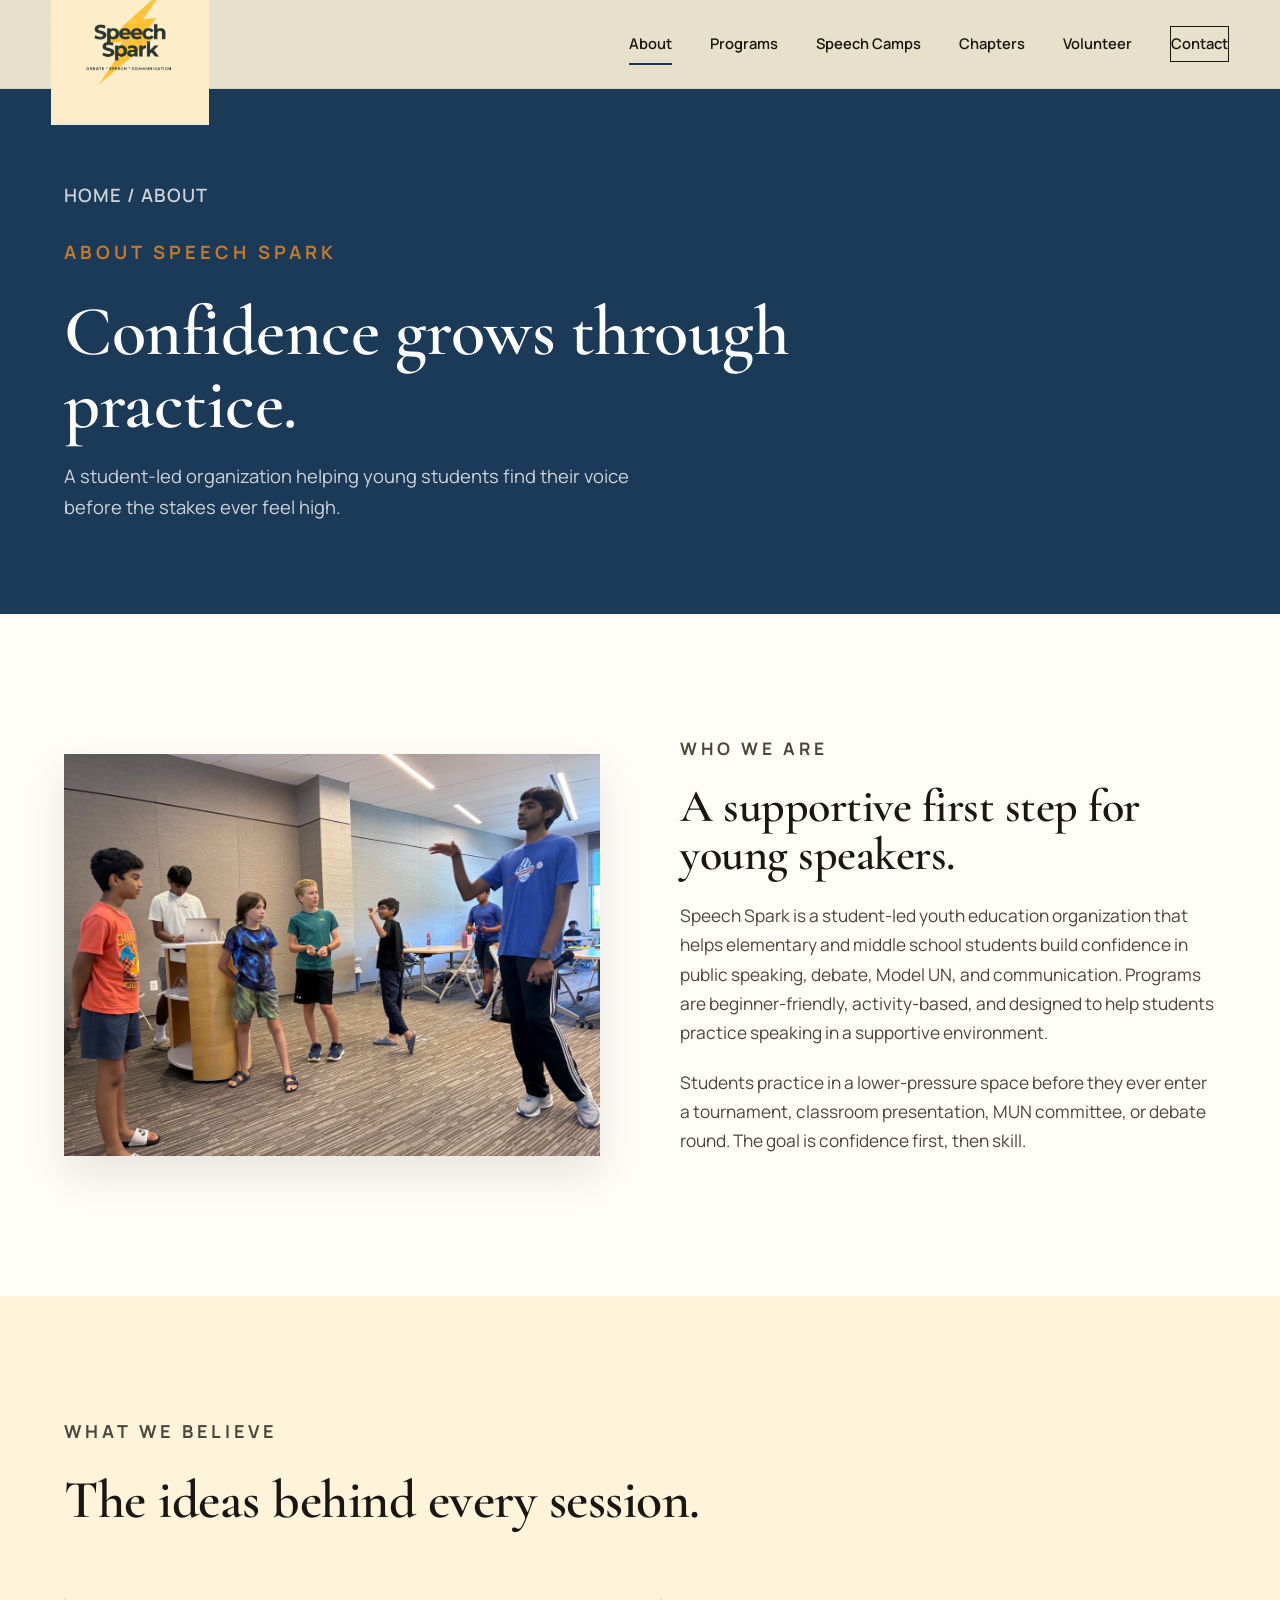
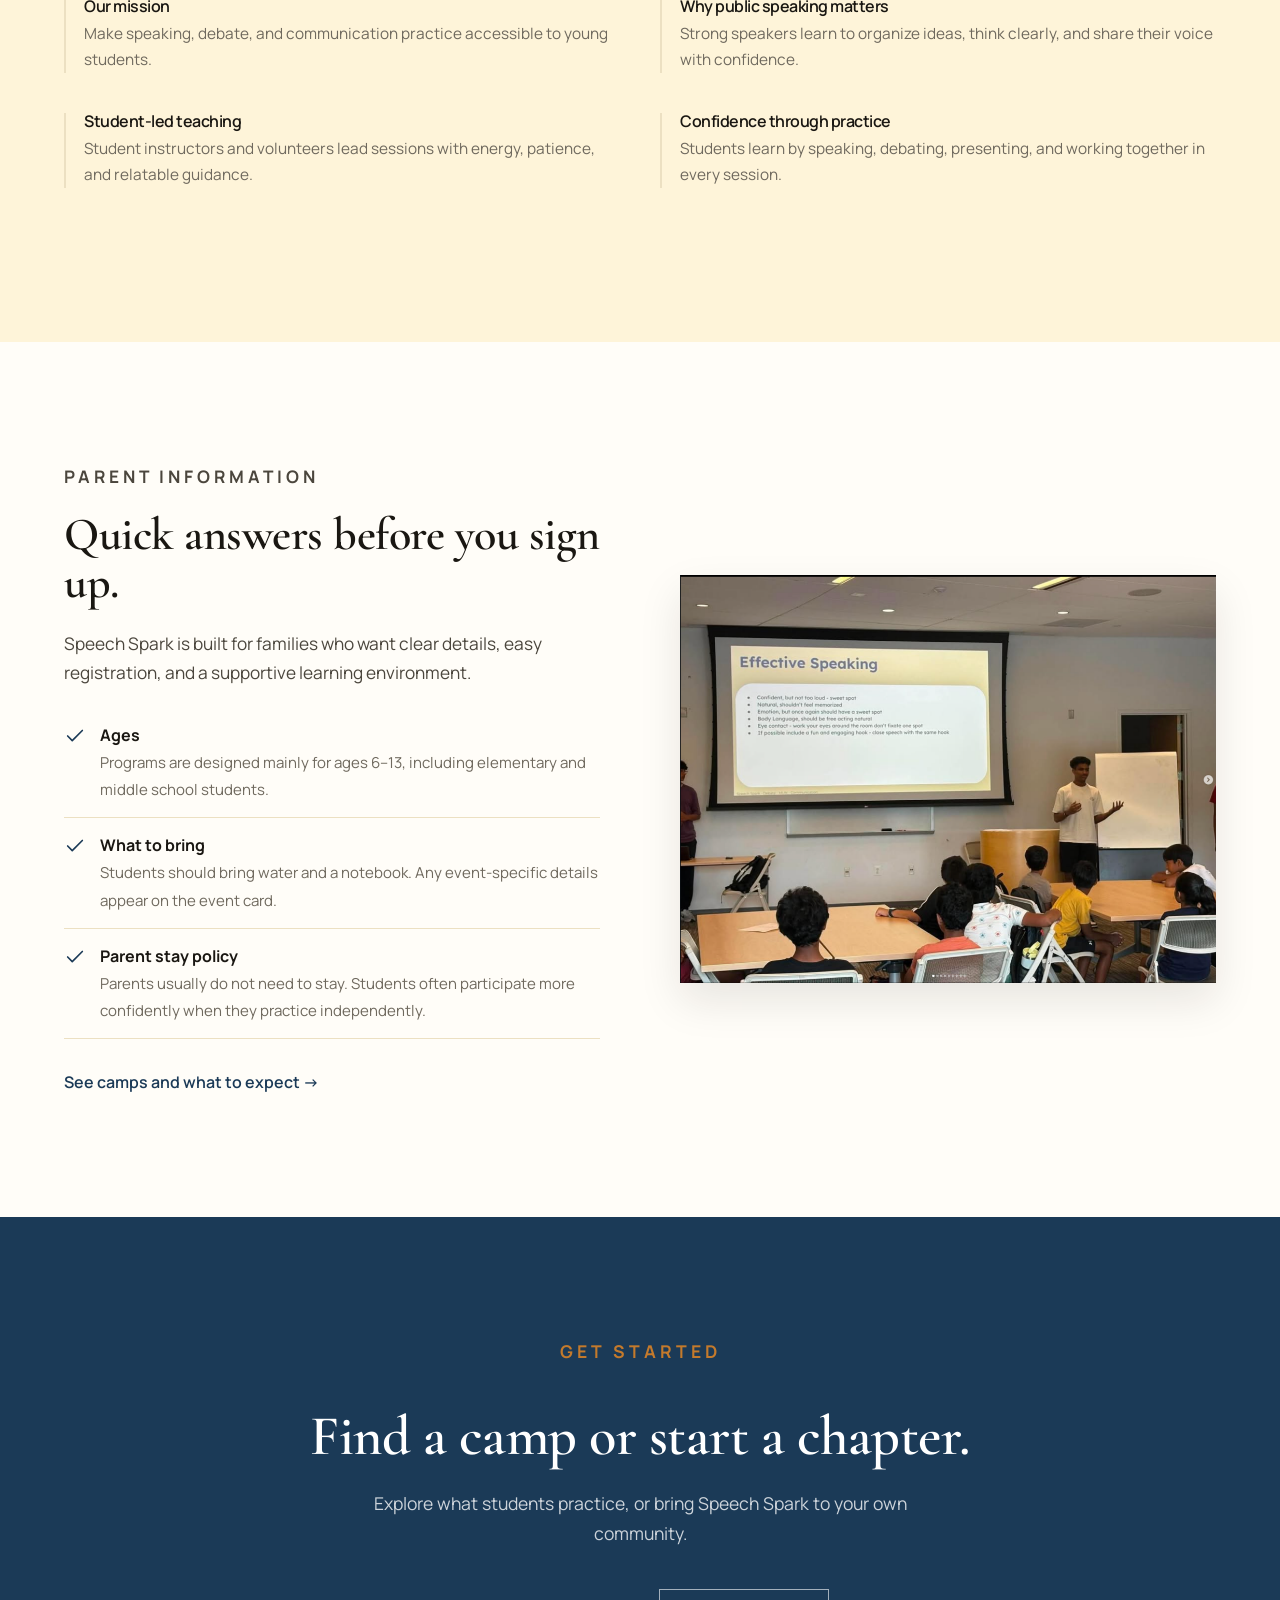
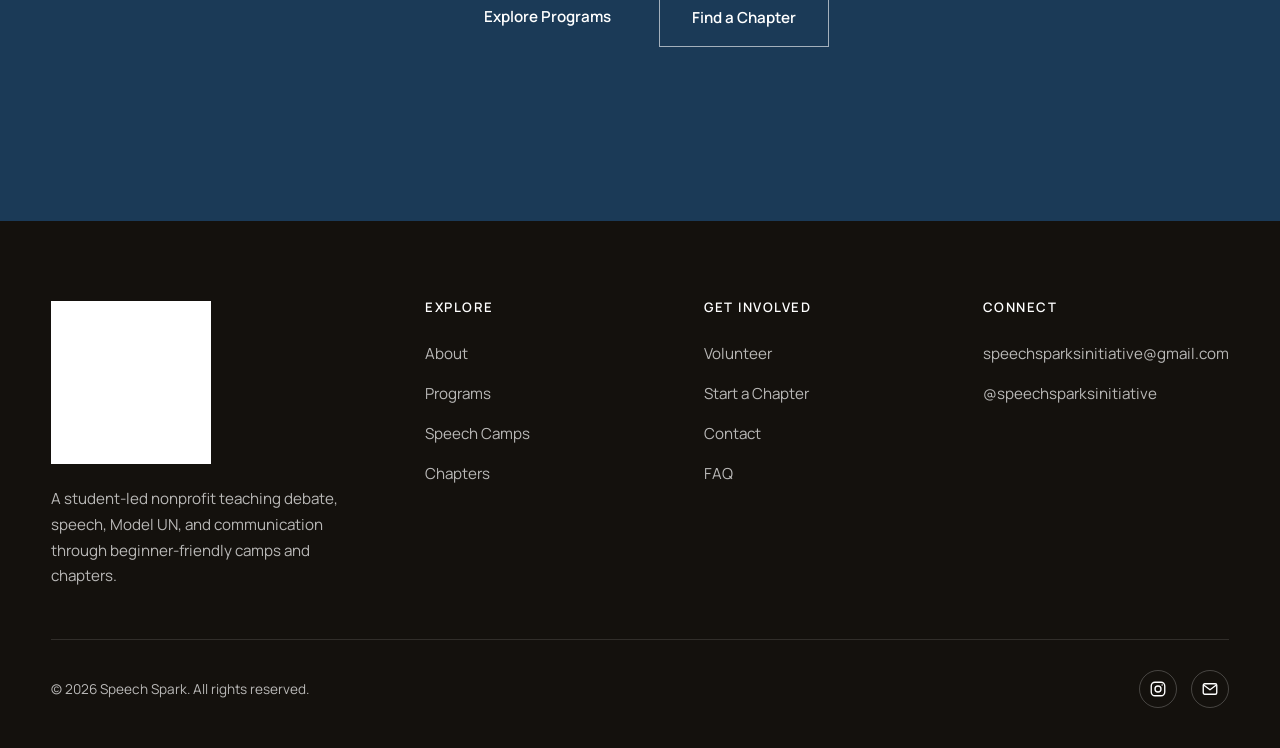
==== about.html @ 8a44ba1e "First Iteration of Website" ====
<!DOCTYPE html>
<html lang="en">
<head>
    <meta charset="UTF-8">
    <meta name="viewport" content="width=device-width, initial-scale=1.0">
    <title>About | Speech Spark</title>
    <meta name="description" content="Speech Spark is a student-led youth education organization helping elementary and middle school students build confidence in public speaking, debate, Model UN, and communication.">
    <meta name="theme-color" content="#fef4d9">
    <link rel="preconnect" href="https://fonts.googleapis.com">
    <link rel="preconnect" href="https://fonts.gstatic.com" crossorigin>
    <link href="https://fonts.googleapis.com/css2?family=Manrope:wght@300;400;500;600;700;800&family=Cormorant+Garamond:ital,wght@0,500;0,600;0,700;1,500;1,600&display=swap" rel="stylesheet">
    <link rel="stylesheet" href="css/style.css">
    <link rel="stylesheet" href="css/animations.css">
    <link rel="stylesheet" href="css/responsive.css">
</head>
<body>
    <a href="#main" class="skip-link">Skip to content</a>

    <header class="navbar">
        <div class="wrapper">
            <a href="index.html" class="logo" aria-label="Speech Spark home"><img src="assets/logos/Main.png" alt="Speech Spark"></a>
            <button class="nav-toggle" aria-label="Open menu" aria-expanded="false" aria-controls="primary-nav"><span></span></button>
            <nav class="nav-links" id="primary-nav" aria-label="Primary">
                <a href="about.html">About</a>
                <a href="programs.html">Programs</a>
                <a href="camps.html">Speech Camps</a>
                <a href="chapters.html">Chapters</a>
                <a href="volunteer.html">Volunteer</a>
                <a href="contact.html" class="nav-button">Contact</a>
            </nav>
        </div>
    </header>

    <main id="main">

    <section class="page-header">
        <div class="wrapper">
            <p class="breadcrumb"><a href="index.html">Home</a> / About</p>
            <p class="eyebrow">About Speech Spark</p>
            <h1>Confidence grows through practice.</h1>
            <p>A student-led organization helping young students find their voice before the stakes ever feel high.</p>
        </div>
    </section>

    <section class="mission">
        <div class="wrapper">
            <div class="prose-split">
                <div class="prose-media image-reveal">
                    <img src="assets/photos/new-camp-speaking.jpg" alt="A student speaking during a Speech Spark session">
                </div>
                <div class="prose-text reveal">
                    <p class="eyebrow">Who We Are</p>
                    <h2>A supportive first step for young speakers.</h2>
                    <p>Speech Spark is a student-led youth education organization that helps elementary and middle school students build confidence in public speaking, debate, Model UN, and communication. Programs are beginner-friendly, activity-based, and designed to help students practice speaking in a supportive environment.</p>
                    <p>Students practice in a lower-pressure space before they ever enter a tournament, classroom presentation, MUN committee, or debate round. The goal is confidence first, then skill.</p>
                </div>
            </div>
        </div>
    </section>

    <section class="programs">
        <div class="wrapper">
            <div class="section-head reveal">
                <p class="eyebrow">What We Believe</p>
                <h2>The ideas behind every session.</h2>
            </div>
            <div class="mission-values stagger" style="grid-template-columns:repeat(2,1fr);gap:40px;">
                <div class="value">
                    <h4>Our mission</h4>
                    <p>Make speaking, debate, and communication practice accessible to young students.</p>
                </div>
                <div class="value">
                    <h4>Why public speaking matters</h4>
                    <p>Strong speakers learn to organize ideas, think clearly, and share their voice with confidence.</p>
                </div>
                <div class="value">
                    <h4>Student-led teaching</h4>
                    <p>Student instructors and volunteers lead sessions with energy, patience, and relatable guidance.</p>
                </div>
                <div class="value">
                    <h4>Confidence through practice</h4>
                    <p>Students learn by speaking, debating, presenting, and working together in every session.</p>
                </div>
            </div>
        </div>
    </section>

    <section class="mission">
        <div class="wrapper">
            <div class="prose-split reverse">
                <div class="prose-media image-reveal">
                    <img src="assets/photos/instructor-teaching.png" alt="A student instructor guiding students">
                </div>
                <div class="prose-text reveal">
                    <p class="eyebrow">Parent Information</p>
                    <h2>Quick answers before you sign up.</h2>
                    <p>Speech Spark is built for families who want clear details, easy registration, and a supportive learning environment.</p>
                    <ul class="volunteer-list">
                        <li><svg viewBox="0 0 24 24" fill="none" stroke="currentColor" stroke-width="1.8" aria-hidden="true"><path d="M20 6 9 17l-5-5" stroke-linecap="round" stroke-linejoin="round"/></svg><div><strong>Ages</strong><span>Programs are designed mainly for ages 6&ndash;13, including elementary and middle school students.</span></div></li>
                        <li><svg viewBox="0 0 24 24" fill="none" stroke="currentColor" stroke-width="1.8" aria-hidden="true"><path d="M20 6 9 17l-5-5" stroke-linecap="round" stroke-linejoin="round"/></svg><div><strong>What to bring</strong><span>Students should bring water and a notebook. Any event-specific details appear on the event card.</span></div></li>
                        <li><svg viewBox="0 0 24 24" fill="none" stroke="currentColor" stroke-width="1.8" aria-hidden="true"><path d="M20 6 9 17l-5-5" stroke-linecap="round" stroke-linejoin="round"/></svg><div><strong>Parent stay policy</strong><span>Parents usually do not need to stay. Students often participate more confidently when they practice independently.</span></div></li>
                    </ul>
                    <a href="camps.html" class="text-link">See camps and what to expect</a>
                </div>
            </div>
        </div>
    </section>

    <section class="cta">
        <div class="wrapper">
            <div class="reveal">
                <p class="eyebrow on-dark">Get Started</p>
                <h2>Find a camp or start a chapter.</h2>
                <p>Explore what students practice, or bring Speech Spark to your own community.</p>
                <div class="hero-buttons">
                    <a href="programs.html" class="primary-button">Explore Programs</a>
                    <a href="chapters.html" class="secondary-button">Find a Chapter</a>
                </div>
            </div>
        </div>
    </section>

    </main>

    <footer>
        <div class="wrapper wide">
            <div class="footer-top">
                <div class="footer-brand">
                    <img src="assets/logos/Main.png" alt="Speech Spark">
                    <p>A student-led nonprofit teaching debate, speech, Model UN, and communication through beginner-friendly camps and chapters.</p>
                </div>
                <div class="footer-col">
                    <h4>Explore</h4>
                    <a href="about.html">About</a>
                    <a href="programs.html">Programs</a>
                    <a href="camps.html">Speech Camps</a>
                    <a href="chapters.html">Chapters</a>
                </div>
                <div class="footer-col">
                    <h4>Get Involved</h4>
                    <a href="volunteer.html">Volunteer</a>
                    <a href="https://docs.google.com/forms/d/e/1FAIpQLSd--zFzzUYnIgWUZeGVBupkKX0qBzTiGZEEfWgyRt3ukHwYlg/viewform" target="_blank" rel="noopener">Start a Chapter</a>
                    <a href="contact.html">Contact</a>
                    <a href="index.html#faq">FAQ</a>
                </div>
                <div class="footer-col">
                    <h4>Connect</h4>
                    <a href="mailto:speechsparksinitiative@gmail.com">speechsparksinitiative@gmail.com</a>
                    <a href="https://www.instagram.com/speechsparksinitiative/" target="_blank" rel="noopener">@speechsparksinitiative</a>
                </div>
            </div>
            <div class="footer-bottom">
                <p>&copy; <span id="year"></span> Speech Spark. All rights reserved.</p>
                <div class="footer-social">
                    <a href="https://www.instagram.com/speechsparksinitiative/" target="_blank" rel="noopener" aria-label="Speech Spark on Instagram"><svg viewBox="0 0 24 24" fill="none" stroke="currentColor" stroke-width="1.8"><rect x="3" y="3" width="18" height="18" rx="5"/><circle cx="12" cy="12" r="4"/><circle cx="17.5" cy="6.5" r="1" fill="currentColor" stroke="none"/></svg></a>
                    <a href="mailto:speechsparksinitiative@gmail.com" aria-label="Email Speech Spark"><svg viewBox="0 0 24 24" fill="none" stroke="currentColor" stroke-width="1.8"><rect x="3" y="5" width="18" height="14" rx="2"/><path d="m4 7 8 6 8-6" stroke-linecap="round" stroke-linejoin="round"/></svg></a>
                </div>
            </div>
        </div>
    </footer>

    <script src="js/main.js"></script>
</body>
</html>
---- css/style.css ----
/* ===================================================
   Speech Spark — core styles
=================================================== */

:root {
    --cream: #fef4d9;
    --cream-soft: #fbedca;
    --cream-line: #ece0c2;
    --ink: #1a1712;
    --ink-soft: #4b463d;
    --ink-faint: #6f695e;
    --navy: #1b3a57;
    --navy-deep: #10283b;
    --ember: #c47a2c;
    --white: #ffffff;
    --paper: #fffdf8;
    --shadow: 0 18px 40px rgba(26, 23, 18, 0.10);
    --shadow-soft: 0 10px 30px rgba(26, 23, 18, 0.07);
    --radius: 4px;
    --serif: "Cormorant Garamond", Georgia, serif;
    --sans: "Manrope", system-ui, -apple-system, sans-serif;
    --wrap: min(90%, 1240px);
    --wrap-wide: min(92%, 1400px);
}

*, *::before, *::after {
    margin: 0;
    padding: 0;
    box-sizing: border-box;
}

html {
    scroll-behavior: smooth;
}

body {
    font-family: var(--sans);
    background: var(--cream);
    color: var(--ink);
    line-height: 1.7;
    overflow-x: hidden;
    -webkit-font-smoothing: antialiased;
}

img {
    display: block;
    width: 100%;
}

a {
    color: inherit;
    text-decoration: none;
}

ul {
    list-style: none;
}

button {
    font-family: inherit;
    cursor: pointer;
    border: none;
    background: none;
    color: inherit;
}

h1, h2, h3, h4 {
    font-family: var(--serif);
    font-weight: 600;
    line-height: 1.04;
    letter-spacing: -0.5px;
    color: var(--ink);
}

:focus-visible {
    outline: 2px solid var(--navy);
    outline-offset: 3px;
}

.wrapper {
    width: var(--wrap);
    margin: 0 auto;
}

.wrapper.wide {
    width: var(--wrap-wide);
}

section {
    padding: 120px 0;
}

.skip-link {
    position: absolute;
    left: -999px;
    top: 0;
    background: var(--navy);
    color: #fff;
    padding: 12px 20px;
    z-index: 2000;
}

.skip-link:focus {
    left: 16px;
    top: 16px;
}

/* ---------- shared type helpers ---------- */

.eyebrow {
    text-transform: uppercase;
    letter-spacing: 4px;
    font-size: 0.78rem;
    font-weight: 700;
    color: var(--navy);
    margin-bottom: 26px;
    font-family: var(--sans);
}

.eyebrow.on-dark {
    color: var(--ember);
}

.section-head {
    max-width: 720px;
    margin-bottom: 70px;
}

.section-head h2 {
    font-size: clamp(2.6rem, 4.2vw, 3.9rem);
    margin-bottom: 22px;
}

.section-head p {
    color: var(--ink-soft);
    font-size: 1.12rem;
    max-width: 620px;
}

.section-head.center {
    margin-left: auto;
    margin-right: auto;
    text-align: center;
}

.section-head.center p {
    margin-left: auto;
    margin-right: auto;
}

/* ---------- buttons ---------- */

.primary-button,
.secondary-button,
.nav-button {
    display: inline-block;
    padding: 15px 32px;
    font-weight: 600;
    font-size: 0.95rem;
    transition: background 0.3s ease, color 0.3s ease, border-color 0.3s ease, transform 0.3s ease;
}

.primary-button {
    background: var(--navy);
    color: #fff;
}

.primary-button:hover {
    background: var(--navy-deep);
    transform: translateY(-2px);
}

.secondary-button {
    border: 1px solid var(--ink);
    color: var(--ink);
}

.secondary-button:hover {
    background: var(--ink);
    color: #fff;
    transform: translateY(-2px);
}

.text-link {
    font-weight: 600;
    color: var(--navy);
    border-bottom: 2px solid transparent;
    transition: border-color 0.25s ease;
}

.text-link:hover {
    border-color: var(--navy);
}

.text-link::after {
    content: " \2192";
}

/* ==========================
   NAVIGATION
========================== */

.navbar {
    position: fixed;
    top: 0;
    left: 0;
    width: 100%;
    z-index: 1000;
    background: rgba(254, 244, 217, 0.9);
    backdrop-filter: blur(14px);
    border-bottom: 1px solid rgba(26, 23, 18, 0.08);
    transition: background 0.3s ease, box-shadow 0.3s ease;
}

.navbar .wrapper {
    width: var(--wrap-wide);
    height: 88px;
    display: flex;
    align-items: center;
    justify-content: space-between;
    transition: height 0.3s ease;
}

.logo img {
    width: 158px;
}

.nav-links {
    display: flex;
    align-items: center;
    gap: 38px;
}

.nav-links a {
    font-size: 0.92rem;
    font-weight: 600;
    color: var(--ink);
    position: relative;
    padding: 4px 0;
}

.nav-links a::after {
    content: "";
    position: absolute;
    left: 0;
    bottom: -4px;
    width: 0;
    height: 2px;
    background: var(--navy);
    transition: width 0.3s ease;
}

.nav-links a:hover::after,
.nav-links a.active::after {
    width: 100%;
}

.nav-button {
    border: 1px solid var(--ink);
    padding: 11px 24px;
}

.nav-button:hover {
    background: var(--ink);
    color: #fff;
}

.nav-toggle {
    display: none;
    width: 44px;
    height: 44px;
    position: relative;
}

.nav-toggle span,
.nav-toggle span::before,
.nav-toggle span::after {
    content: "";
    position: absolute;
    left: 10px;
    width: 24px;
    height: 2px;
    background: var(--ink);
    transition: transform 0.3s ease, opacity 0.3s ease;
}

.nav-toggle span {
    top: 21px;
}

.nav-toggle span::before {
    top: -7px;
}

.nav-toggle span::after {
    top: 7px;
}

.nav-toggle.open span {
    background: transparent;
}

.nav-toggle.open span::before {
    transform: translateY(7px) rotate(45deg);
}

.nav-toggle.open span::after {
    transform: translateY(-7px) rotate(-45deg);
}

.navbar.scrolled {
    background: var(--cream);
    box-shadow: 0 6px 26px rgba(26, 23, 18, 0.08);
}

.navbar.scrolled .wrapper {
    height: 72px;
}

/* ==========================
   HERO
========================== */

.hero {
    width: var(--wrap-wide);
    margin: 0 auto;
    min-height: 100vh;
    padding-top: 150px;
    padding-bottom: 90px;
    display: grid;
    grid-template-columns: 1.05fr 0.95fr;
    gap: 80px;
    align-items: center;
}

.hero-left {
    max-width: 640px;
}

.hero h1 {
    font-size: clamp(3.2rem, 5.6vw, 5.4rem);
    line-height: 0.98;
    margin-bottom: 30px;
}

.hero-description {
    font-size: 1.15rem;
    color: var(--ink-soft);
    max-width: 540px;
    margin-bottom: 40px;
}

.hero-buttons {
    display: flex;
    flex-wrap: wrap;
    gap: 16px;
    margin-bottom: 54px;
}

.hero-stats {
    display: flex;
    gap: 48px;
    flex-wrap: wrap;
}

.hero-stats .stat strong {
    display: block;
    font-family: var(--serif);
    font-size: 2.6rem;
    font-weight: 600;
    color: var(--navy);
    line-height: 1;
}

.hero-stats .stat span {
    font-size: 0.82rem;
    letter-spacing: 1px;
    text-transform: uppercase;
    color: var(--ink-faint);
    font-weight: 600;
}

.hero-right {
    position: relative;
    height: 640px;
}

.hero-right .hero-photo-main {
    position: absolute;
    inset: 0 40px 60px 0;
    overflow: hidden;
    box-shadow: var(--shadow);
}

.hero-right .hero-photo-main img {
    height: 100%;
    object-fit: cover;
}

.hero-right .hero-photo-sub {
    position: absolute;
    right: 0;
    bottom: 0;
    width: 210px;
    height: 250px;
    border: 10px solid var(--cream);
    overflow: hidden;
    box-shadow: var(--shadow);
    background: var(--cream);
}

.hero-right .hero-photo-sub img {
    height: 100%;
    object-fit: cover;
}

.hero-badge {
    position: absolute;
    top: 26px;
    left: -18px;
    background: var(--white);
    padding: 14px 20px;
    box-shadow: var(--shadow-soft);
    display: flex;
    align-items: center;
    gap: 12px;
    font-weight: 600;
    font-size: 0.9rem;
}

.hero-badge .dot {
    width: 10px;
    height: 10px;
    border-radius: 50%;
    background: var(--ember);
}

/* ==========================
   STATEMENT BAND
========================== */

.statement {
    background: var(--navy);
    color: #fff;
    padding: 150px 0;
}

.statement p {
    max-width: 980px;
    font-family: var(--serif);
    font-size: clamp(2.4rem, 4.4vw, 4rem);
    line-height: 1.05;
    color: #fff;
}

.statement .accent {
    color: var(--ember);
    font-style: italic;
}

/* ==========================
   MISSION
========================== */

.mission {
    background: var(--paper);
}

.mission-container {
    display: grid;
    grid-template-columns: 1fr 1fr;
    gap: 90px;
    align-items: center;
}

.mission-images {
    position: relative;
    height: 600px;
}

.mission-main-image {
    width: 84%;
    height: 520px;
    overflow: hidden;
    box-shadow: var(--shadow);
}

.mission-main-image img {
    height: 100%;
    object-fit: cover;
}

.mission-small-image {
    position: absolute;
    right: 0;
    bottom: 0;
    width: 46%;
    border: 12px solid var(--paper);
    overflow: hidden;
    box-shadow: var(--shadow);
}

.mission-small-image img {
    height: 250px;
    object-fit: cover;
}

.mission-content {
    max-width: 540px;
}

.mission-content h2 {
    font-size: clamp(2.4rem, 3.8vw, 3.6rem);
    margin-bottom: 28px;
}

.mission-content p {
    color: var(--ink-soft);
    font-size: 1.1rem;
    margin-bottom: 22px;
}

.mission-values {
    display: grid;
    grid-template-columns: 1fr 1fr;
    gap: 26px;
    margin: 34px 0;
}

.mission-values .value h4 {
    font-family: var(--sans);
    font-size: 1rem;
    margin-bottom: 6px;
}

.mission-values .value p {
    font-size: 0.96rem;
    margin: 0;
    color: var(--ink-faint);
}

.mission-values .value {
    padding-left: 18px;
    border-left: 2px solid var(--cream-line);
}

/* ==========================
   PROGRAMS
========================== */

.programs {
    background: var(--cream);
}

.programs-grid {
    display: grid;
    grid-template-columns: repeat(4, 1fr);
    gap: 26px;
}

.program-card {
    background: var(--paper);
    border: 1px solid var(--cream-line);
    padding: 40px 34px;
    display: flex;
    flex-direction: column;
    transition: transform 0.35s ease, box-shadow 0.35s ease;
}

.program-card:hover {
    transform: translateY(-6px);
    box-shadow: var(--shadow);
}

.program-card .icon {
    width: 54px;
    height: 54px;
    display: flex;
    align-items: center;
    justify-content: center;
    background: var(--cream);
    border-radius: 50%;
    margin-bottom: 26px;
    color: var(--navy);
}

.program-card .icon svg {
    width: 26px;
    height: 26px;
}

.program-card h3 {
    font-size: 1.7rem;
    margin-bottom: 14px;
}

.program-card p {
    color: var(--ink-soft);
    font-size: 0.98rem;
    margin-bottom: 24px;
    flex-grow: 1;
}

.program-card .tag {
    font-size: 0.78rem;
    letter-spacing: 1px;
    text-transform: uppercase;
    font-weight: 700;
    color: var(--navy);
}

/* ==========================
   PHOTO BREAK (parallax strip)
========================== */

.photo-break {
    padding: 0;
    height: 62vh;
    min-height: 420px;
    background-image: linear-gradient(rgba(16, 40, 59, 0.55), rgba(16, 40, 59, 0.55)), url("../assets/photos/group-speaking-activity.png");
    background-size: cover;
    background-position: center;
    background-attachment: fixed;
    display: flex;
    align-items: center;
}

.photo-break .quote {
    max-width: 860px;
    color: #fff;
}

.photo-break .quote p {
    font-family: var(--serif);
    font-size: clamp(2rem, 3.6vw, 3.2rem);
    line-height: 1.1;
    margin-bottom: 18px;
}

.photo-break .quote span {
    letter-spacing: 2px;
    text-transform: uppercase;
    font-size: 0.8rem;
    font-weight: 700;
    color: var(--cream);
}

/* ==========================
   CAMPS (experience timeline)
========================== */

.camps {
    background: var(--paper);
}

.camps-intro {
    display: grid;
    grid-template-columns: 1.1fr 1fr;
    gap: 70px;
    align-items: end;
    margin-bottom: 80px;
}

.camps-intro .lead h2 {
    font-size: clamp(2.6rem, 4.2vw, 3.9rem);
    margin-bottom: 22px;
}

.camps-intro .lead p {
    color: var(--ink-soft);
    font-size: 1.12rem;
}

.camps-intro .camp-photo {
    height: 320px;
    overflow: hidden;
    box-shadow: var(--shadow);
}

.camps-intro .camp-photo img {
    height: 100%;
    object-fit: cover;
}

.timeline {
    display: grid;
    grid-template-columns: repeat(2, 1fr);
    gap: 0 70px;
    position: relative;
}

.timeline::before {
    content: "";
    position: absolute;
    left: 50%;
    top: 10px;
    bottom: 10px;
    width: 1px;
    background: var(--cream-line);
    transform: translateX(-50%);
}

.timeline-step {
    position: relative;
    padding: 26px 0;
}

.timeline-step .num {
    font-family: var(--serif);
    font-size: 1.1rem;
    color: var(--ember);
    font-weight: 600;
    letter-spacing: 1px;
    margin-bottom: 8px;
    display: block;
}

.timeline-step h4 {
    font-family: var(--sans);
    font-size: 1.15rem;
    margin-bottom: 8px;
}

.timeline-step p {
    color: var(--ink-soft);
    font-size: 0.98rem;
}

.camps-cta {
    margin-top: 70px;
    background: var(--navy);
    color: #fff;
    padding: 54px 60px;
    display: flex;
    align-items: center;
    justify-content: space-between;
    gap: 40px;
    flex-wrap: wrap;
}

.camps-cta h3 {
    color: #fff;
    font-size: 2.1rem;
    max-width: 560px;
}

.camps-cta p {
    color: rgba(255, 255, 255, 0.75);
    margin-top: 8px;
}

.camps-cta .primary-button {
    background: var(--ember);
}

.camps-cta .primary-button:hover {
    background: #a9621f;
}

/* ==========================
   IMPACT
========================== */

.impact {
    background: var(--cream);
}

.impact-grid {
    display: grid;
    grid-template-columns: repeat(4, 1fr);
    gap: 30px;
    margin-bottom: 40px;
}

.impact-stat {
    text-align: center;
    padding: 20px 10px;
}

.impact-stat .num {
    font-family: var(--serif);
    font-size: clamp(3.4rem, 5vw, 4.6rem);
    font-weight: 600;
    color: var(--navy);
    line-height: 1;
}

.impact-stat .label {
    margin-top: 12px;
    font-size: 0.86rem;
    letter-spacing: 1.5px;
    text-transform: uppercase;
    font-weight: 700;
    color: var(--ink-faint);
}

.impact-note {
    text-align: center;
    color: var(--ink-faint);
    font-size: 0.9rem;
    max-width: 640px;
    margin: 0 auto;
}

/* ==========================
   GALLERY (magazine)
========================== */

.gallery {
    background: var(--paper);
}

.gallery-grid {
    display: grid;
    grid-template-columns: repeat(6, 1fr);
    grid-auto-rows: 210px;
    gap: 18px;
}

.gallery-item {
    position: relative;
    overflow: hidden;
    cursor: pointer;
    background: var(--cream);
}

.gallery-item img {
    height: 100%;
    object-fit: cover;
    transition: transform 0.7s ease;
}

.gallery-item:hover img {
    transform: scale(1.06);
}

.gallery-item figcaption {
    position: absolute;
    left: 0;
    right: 0;
    bottom: 0;
    padding: 30px 22px 18px;
    background: linear-gradient(transparent, rgba(16, 40, 59, 0.82));
    color: #fff;
    font-size: 0.9rem;
    font-weight: 600;
    opacity: 0;
    transform: translateY(10px);
    transition: opacity 0.35s ease, transform 0.35s ease;
}

.gallery-item:hover figcaption {
    opacity: 1;
    transform: translateY(0);
}

.g-tall { grid-row: span 2; }
.g-wide { grid-column: span 2; }
.g-big  { grid-column: span 2; grid-row: span 2; }

/* lightbox */

.lightbox {
    position: fixed;
    inset: 0;
    background: rgba(16, 14, 11, 0.92);
    z-index: 2000;
    display: flex;
    align-items: center;
    justify-content: center;
    opacity: 0;
    visibility: hidden;
    transition: opacity 0.3s ease, visibility 0.3s ease;
}

.lightbox.open {
    opacity: 1;
    visibility: visible;
}

.lightbox figure {
    max-width: 86vw;
    max-height: 86vh;
}

.lightbox img {
    max-width: 86vw;
    max-height: 78vh;
    width: auto;
    object-fit: contain;
}

.lightbox figcaption {
    color: #fff;
    text-align: center;
    margin-top: 16px;
    font-size: 0.95rem;
    color: rgba(255, 255, 255, 0.8);
}

.lightbox .lb-close,
.lightbox .lb-prev,
.lightbox .lb-next {
    position: absolute;
    color: #fff;
    font-size: 2rem;
    width: 56px;
    height: 56px;
    display: flex;
    align-items: center;
    justify-content: center;
    transition: background 0.25s ease;
}

.lightbox .lb-close { top: 24px; right: 30px; }
.lightbox .lb-prev { left: 24px; top: 50%; transform: translateY(-50%); }
.lightbox .lb-next { right: 24px; top: 50%; transform: translateY(-50%); }

.lightbox .lb-close:hover,
.lightbox .lb-prev:hover,
.lightbox .lb-next:hover {
    background: rgba(255, 255, 255, 0.14);
}

/* ==========================
   CHAPTERS
========================== */

.chapters {
    background: var(--cream);
}

.chapters-map-wrap {
    display: grid;
    grid-template-columns: 1.5fr 1fr;
    gap: 40px;
    align-items: stretch;
    margin-bottom: 70px;
}

.map-panel {
    background: var(--paper);
    border: 1px solid var(--cream-line);
    padding: 30px;
    position: relative;
    box-shadow: var(--shadow-soft);
}

.us-map {
    width: 100%;
    height: auto;
}

.us-states path {
    fill: #f0e6cd;
    stroke: #ffffff;
    stroke-width: 1;
    transition: fill 0.3s ease;
}

.us-states path:hover {
    fill: #e7d6ab;
}

.map-marker {
    cursor: pointer;
}

.map-marker circle.pin {
    fill: var(--navy);
    stroke: #fff;
    stroke-width: 2;
    transition: r 0.2s ease, fill 0.2s ease;
}

.map-marker:hover circle.pin,
.map-marker.selected circle.pin {
    fill: var(--ember);
    r: 9;
}

.map-marker circle.pulse {
    fill: var(--navy);
    opacity: 0.35;
    transform-origin: center;
    transform-box: fill-box;
    animation: markerPulse 2.6s ease-out infinite;
}

.map-legend {
    position: absolute;
    left: 30px;
    bottom: 24px;
    font-size: 0.8rem;
    color: var(--ink-faint);
    display: flex;
    align-items: center;
    gap: 8px;
}

.map-legend .dot {
    width: 10px;
    height: 10px;
    border-radius: 50%;
    background: var(--navy);
}

.chapter-detail {
    background: var(--navy);
    color: #fff;
    padding: 40px;
    display: flex;
    flex-direction: column;
    justify-content: center;
}

.chapter-detail .cd-logo {
    width: 92px;
    height: 92px;
    background: #fff;
    border-radius: 50%;
    padding: 10px;
    margin-bottom: 24px;
    display: flex;
    align-items: center;
    justify-content: center;
    overflow: hidden;
}

.chapter-detail .cd-logo img {
    width: 100%;
    height: 100%;
    object-fit: contain;
}

.chapter-detail h3 {
    color: #fff;
    font-size: 2.2rem;
    margin-bottom: 6px;
}

.chapter-detail .cd-loc {
    color: var(--ember);
    font-weight: 600;
    letter-spacing: 1px;
    text-transform: uppercase;
    font-size: 0.82rem;
    margin-bottom: 20px;
}

.chapter-detail .cd-desc {
    color: rgba(255, 255, 255, 0.82);
    font-size: 1rem;
    margin-bottom: 24px;
}

.chapter-detail .cd-contact {
    border-top: 1px solid rgba(255, 255, 255, 0.18);
    padding-top: 20px;
    font-size: 0.92rem;
    color: rgba(255, 255, 255, 0.7);
}

.chapter-detail .cd-contact a {
    color: #fff;
    border-bottom: 1px solid rgba(255, 255, 255, 0.4);
}

.chapter-detail .cd-hint {
    color: rgba(255, 255, 255, 0.55);
    font-size: 0.95rem;
}

/* directory */

.directory-controls {
    display: flex;
    gap: 16px;
    flex-wrap: wrap;
    margin-bottom: 34px;
    align-items: center;
}

.directory-search {
    flex: 1;
    min-width: 220px;
    position: relative;
}

.directory-search input {
    width: 100%;
    padding: 14px 16px 14px 44px;
    border: 1px solid var(--cream-line);
    background: var(--paper);
    font-family: inherit;
    font-size: 0.98rem;
    color: var(--ink);
}

.directory-search svg {
    position: absolute;
    left: 15px;
    top: 50%;
    transform: translateY(-50%);
    width: 18px;
    height: 18px;
    color: var(--ink-faint);
}

.directory-controls select {
    padding: 14px 16px;
    border: 1px solid var(--cream-line);
    background: var(--paper);
    font-family: inherit;
    font-size: 0.95rem;
    color: var(--ink);
}

.directory-count {
    font-size: 0.88rem;
    color: var(--ink-faint);
    margin-left: auto;
}

.directory-grid {
    display: grid;
    grid-template-columns: repeat(4, 1fr);
    gap: 20px;
}

.directory-card {
    background: var(--paper);
    border: 1px solid var(--cream-line);
    padding: 26px;
    display: flex;
    flex-direction: column;
    align-items: flex-start;
    text-align: left;
    transition: transform 0.3s ease, box-shadow 0.3s ease, border-color 0.3s ease;
}

.directory-card:hover {
    transform: translateY(-4px);
    box-shadow: var(--shadow);
    border-color: transparent;
}

.directory-card .dc-logo {
    width: 60px;
    height: 60px;
    background: var(--cream);
    border-radius: 50%;
    padding: 8px;
    margin-bottom: 18px;
    display: flex;
    align-items: center;
    justify-content: center;
    overflow: hidden;
}

.directory-card .dc-logo img {
    width: 100%;
    height: 100%;
    object-fit: contain;
}

.directory-card h4 {
    font-family: var(--sans);
    font-size: 1.1rem;
    margin-bottom: 4px;
}

.directory-card .dc-loc {
    font-size: 0.85rem;
    color: var(--ink-faint);
}

.directory-empty {
    grid-column: 1 / -1;
    text-align: center;
    padding: 40px;
    color: var(--ink-faint);
}

/* ==========================
   VOLUNTEER
========================== */

.volunteer {
    background: var(--paper);
}

.volunteer-container {
    display: grid;
    grid-template-columns: 1fr 1.05fr;
    gap: 80px;
    align-items: center;
}

.volunteer-photos {
    display: grid;
    grid-template-columns: 1fr 1fr;
    grid-template-rows: 200px 200px;
    gap: 16px;
}

.volunteer-photos .vp {
    overflow: hidden;
    box-shadow: var(--shadow-soft);
}

.volunteer-photos .vp img {
    height: 100%;
    object-fit: cover;
}

.volunteer-photos .vp.tall {
    grid-row: span 2;
}

.volunteer-content h2 {
    font-size: clamp(2.4rem, 3.8vw, 3.6rem);
    margin-bottom: 22px;
}

.volunteer-content p {
    color: var(--ink-soft);
    font-size: 1.08rem;
    margin-bottom: 26px;
}

.volunteer-list {
    margin-bottom: 30px;
}

.volunteer-list li {
    display: flex;
    gap: 14px;
    padding: 14px 0;
    border-bottom: 1px solid var(--cream-line);
}

.volunteer-list li svg {
    width: 22px;
    height: 22px;
    color: var(--navy);
    flex-shrink: 0;
    margin-top: 3px;
}

.volunteer-list li strong {
    display: block;
    font-size: 1rem;
}

.volunteer-list li span {
    font-size: 0.94rem;
    color: var(--ink-faint);
}

/* ==========================
   FAQ
========================== */

.faq {
    background: var(--cream);
}

.faq-container {
    display: grid;
    grid-template-columns: 0.8fr 1.2fr;
    gap: 70px;
    align-items: start;
}

.faq-list {
    border-top: 1px solid var(--cream-line);
}

.faq-item {
    border-bottom: 1px solid var(--cream-line);
}

.faq-question {
    width: 100%;
    text-align: left;
    padding: 26px 0;
    display: flex;
    align-items: center;
    justify-content: space-between;
    gap: 20px;
    font-size: 1.12rem;
    font-weight: 600;
    color: var(--ink);
}

.faq-question .plus {
    position: relative;
    width: 18px;
    height: 18px;
    flex-shrink: 0;
}

.faq-question .plus::before,
.faq-question .plus::after {
    content: "";
    position: absolute;
    background: var(--navy);
    transition: transform 0.3s ease;
}

.faq-question .plus::before {
    left: 0;
    top: 8px;
    width: 18px;
    height: 2px;
}

.faq-question .plus::after {
    left: 8px;
    top: 0;
    width: 2px;
    height: 18px;
}

.faq-item.open .plus::after {
    transform: scaleY(0);
}

.faq-answer {
    max-height: 0;
    overflow: hidden;
    transition: max-height 0.35s ease;
}

.faq-answer p {
    padding: 0 0 26px;
    color: var(--ink-soft);
    max-width: 620px;
}

/* ==========================
   CTA
========================== */

.cta {
    background: var(--navy);
    color: #fff;
    text-align: center;
}

.cta h2 {
    color: #fff;
    font-size: clamp(2.6rem, 4.4vw, 4.2rem);
    max-width: 820px;
    margin: 0 auto 24px;
}

.cta p {
    color: rgba(255, 255, 255, 0.78);
    max-width: 560px;
    margin: 0 auto 40px;
    font-size: 1.1rem;
}

.cta .hero-buttons {
    justify-content: center;
}

.cta .secondary-button {
    border-color: rgba(255, 255, 255, 0.6);
    color: #fff;
}

.cta .secondary-button:hover {
    background: #fff;
    color: var(--navy);
}

/* ==========================
   FOOTER
========================== */

footer {
    background: #14110d;
    color: rgba(255, 255, 255, 0.7);
    padding: 80px 0 40px;
}

.footer-top {
    display: grid;
    grid-template-columns: 1.4fr 1fr 1fr 1fr;
    gap: 40px;
    padding-bottom: 50px;
    border-bottom: 1px solid rgba(255, 255, 255, 0.12);
}

.footer-brand img {
    width: 160px;
    margin-bottom: 22px;
    filter: brightness(0) invert(1);
}

.footer-brand p {
    max-width: 300px;
    font-size: 0.95rem;
}

.footer-col h4 {
    font-family: var(--sans);
    color: #fff;
    font-size: 0.82rem;
    letter-spacing: 1.5px;
    text-transform: uppercase;
    margin-bottom: 20px;
}

.footer-col a {
    display: block;
    padding: 7px 0;
    font-size: 0.95rem;
    transition: color 0.25s ease;
}

.footer-col a:hover {
    color: #fff;
}

.footer-bottom {
    padding-top: 30px;
    display: flex;
    justify-content: space-between;
    align-items: center;
    flex-wrap: wrap;
    gap: 14px;
    font-size: 0.85rem;
}

.footer-social {
    display: flex;
    gap: 14px;
}

.footer-social a {
    width: 38px;
    height: 38px;
    border: 1px solid rgba(255, 255, 255, 0.22);
    border-radius: 50%;
    display: flex;
    align-items: center;
    justify-content: center;
    transition: background 0.25s ease, border-color 0.25s ease;
}

.footer-social a:hover {
    background: var(--ember);
    border-color: var(--ember);
}

.footer-social svg {
    width: 18px;
    height: 18px;
    color: #fff;
}

/* ==========================
   PAGE HEADER (inner pages)
========================== */

.page-header {
    padding: 180px 0 90px;
    background: var(--navy);
    color: #fff;
}

.page-header .eyebrow {
    color: var(--ember);
}

.page-header h1 {
    color: #fff;
    font-size: clamp(3rem, 5.5vw, 5rem);
    max-width: 900px;
    margin-bottom: 20px;
}

.page-header p {
    color: rgba(255, 255, 255, 0.78);
    max-width: 620px;
    font-size: 1.15rem;
}

.breadcrumb {
    font-size: 0.82rem;
    letter-spacing: 1px;
    text-transform: uppercase;
    color: rgba(255, 255, 255, 0.55);
    margin-bottom: 26px;
    font-weight: 600;
}

.breadcrumb a:hover {
    color: #fff;
}

/* prose blocks used on inner pages */

.prose-split {
    display: grid;
    grid-template-columns: 1fr 1fr;
    gap: 80px;
    align-items: center;
}

.prose-split.reverse .prose-media {
    order: 2;
}

.prose-media {
    overflow: hidden;
    box-shadow: var(--shadow);
}

.prose-media img {
    width: 100%;
    height: 100%;
    object-fit: cover;
}

.prose-text h2 {
    font-size: clamp(2.2rem, 3.6vw, 3.2rem);
    margin-bottom: 22px;
}

.prose-text p {
    color: var(--ink-soft);
    font-size: 1.08rem;
    margin-bottom: 20px;
}

/* contact */

.contact-grid {
    display: grid;
    grid-template-columns: 1fr 1.1fr;
    gap: 70px;
    align-items: start;
}

.contact-info .contact-line {
    padding: 22px 0;
    border-bottom: 1px solid var(--cream-line);
}

.contact-info .contact-line span {
    display: block;
    font-size: 0.8rem;
    letter-spacing: 1.5px;
    text-transform: uppercase;
    color: var(--ink-faint);
    font-weight: 700;
    margin-bottom: 6px;
}

.contact-info .contact-line a,
.contact-info .contact-line strong {
    font-size: 1.15rem;
    font-weight: 600;
    color: var(--ink);
}

.contact-form {
    background: var(--paper);
    border: 1px solid var(--cream-line);
    padding: 40px;
}

.form-row {
    margin-bottom: 22px;
}

.form-row label {
    display: block;
    font-size: 0.85rem;
    font-weight: 700;
    letter-spacing: 0.5px;
    margin-bottom: 8px;
}

.form-row input,
.form-row select,
.form-row textarea {
    width: 100%;
    padding: 13px 15px;
    border: 1px solid var(--cream-line);
    background: var(--cream);
    font-family: inherit;
    font-size: 0.98rem;
    color: var(--ink);
}

.form-row textarea {
    min-height: 130px;
    resize: vertical;
}

.form-note {
    font-size: 0.85rem;
    color: var(--ink-faint);
    margin-top: 16px;
}
---- css/animations.css ----
/* ===================================================
   Speech Spark — motion
   Subtle reveals, gentle hovers, no bouncing.
=================================================== */

.reveal {
    opacity: 0;
    transform: translateY(38px);
    transition: opacity 0.9s cubic-bezier(0.22, 1, 0.36, 1),
                transform 0.9s cubic-bezier(0.22, 1, 0.36, 1);
}

.reveal.active {
    opacity: 1;
    transform: translateY(0);
}

.slide-left {
    opacity: 0;
    transform: translateX(-46px);
    transition: opacity 0.9s ease, transform 0.9s cubic-bezier(0.22, 1, 0.36, 1);
}

.slide-left.active {
    opacity: 1;
    transform: translateX(0);
}

.slide-right {
    opacity: 0;
    transform: translateX(46px);
    transition: opacity 0.9s ease, transform 0.9s cubic-bezier(0.22, 1, 0.36, 1);
}

.slide-right.active {
    opacity: 1;
    transform: translateX(0);
}

/* image settles from a soft zoom */
.image-reveal {
    overflow: hidden;
}

.image-reveal img {
    transform: scale(1.08);
    transition: transform 1.4s cubic-bezier(0.22, 1, 0.36, 1);
}

.image-reveal.active img {
    transform: scale(1);
}

/* staggered children */
.stagger > * {
    opacity: 0;
    transform: translateY(26px);
    transition: opacity 0.8s ease, transform 0.8s cubic-bezier(0.22, 1, 0.36, 1);
}

.stagger.active > * {
    opacity: 1;
    transform: translateY(0);
}

.stagger.active > *:nth-child(1) { transition-delay: 0.05s; }
.stagger.active > *:nth-child(2) { transition-delay: 0.13s; }
.stagger.active > *:nth-child(3) { transition-delay: 0.21s; }
.stagger.active > *:nth-child(4) { transition-delay: 0.29s; }
.stagger.active > *:nth-child(5) { transition-delay: 0.37s; }
.stagger.active > *:nth-child(6) { transition-delay: 0.45s; }
.stagger.active > *:nth-child(7) { transition-delay: 0.53s; }
.stagger.active > *:nth-child(8) { transition-delay: 0.61s; }

/* map pin breathing */
@keyframes markerPulse {
    0%   { transform: scale(1);   opacity: 0.35; }
    70%  { transform: scale(3.2); opacity: 0; }
    100% { transform: scale(3.2); opacity: 0; }
}

/* hero photo drift on load */
@keyframes softRise {
    from { opacity: 0; transform: translateY(24px); }
    to   { opacity: 1; transform: translateY(0); }
}

.hero-left > * {
    animation: softRise 0.9s cubic-bezier(0.22, 1, 0.36, 1) both;
}

.hero-left > *:nth-child(1) { animation-delay: 0.05s; }
.hero-left > *:nth-child(2) { animation-delay: 0.15s; }
.hero-left > *:nth-child(3) { animation-delay: 0.25s; }
.hero-left > *:nth-child(4) { animation-delay: 0.35s; }
.hero-left > *:nth-child(5) { animation-delay: 0.45s; }

.hero-right {
    animation: softRise 1.1s cubic-bezier(0.22, 1, 0.36, 1) 0.2s both;
}

/* mobile menu panel */
@media (max-width: 900px) {
    .nav-links {
        transition: transform 0.4s cubic-bezier(0.22, 1, 0.36, 1), opacity 0.35s ease;
    }
}

/* respect user motion preferences */
@media (prefers-reduced-motion: reduce) {
    *,
    *::before,
    *::after {
        animation-duration: 0.001ms !important;
        animation-iteration-count: 1 !important;
        transition-duration: 0.001ms !important;
        scroll-behavior: auto !important;
    }

    .reveal,
    .slide-left,
    .slide-right,
    .stagger > * {
        opacity: 1;
        transform: none;
    }

    .image-reveal img {
        transform: none;
    }
}
---- css/responsive.css ----
/* ===================================================
   Speech Spark — responsive
=================================================== */

@media (max-width: 1080px) {
    .programs-grid,
    .directory-grid {
        grid-template-columns: repeat(2, 1fr);
    }

    .impact-grid {
        grid-template-columns: repeat(2, 1fr);
        gap: 40px 20px;
    }

    .footer-top {
        grid-template-columns: 1fr 1fr;
        gap: 40px;
    }

    .footer-brand {
        grid-column: 1 / -1;
    }

    .chapters-map-wrap {
        grid-template-columns: 1fr;
    }
}

@media (max-width: 900px) {
    section {
        padding: 84px 0;
    }

    /* mobile navigation */
    .nav-toggle {
        display: block;
        z-index: 1100;
    }

    .nav-links {
        position: fixed;
        top: 0;
        right: 0;
        height: 100vh;
        width: min(78%, 340px);
        background: var(--cream);
        flex-direction: column;
        align-items: flex-start;
        justify-content: center;
        gap: 8px;
        padding: 40px 44px;
        box-shadow: -10px 0 40px rgba(0, 0, 0, 0.12);
        transform: translateX(100%);
        opacity: 0;
        pointer-events: none;
    }

    .nav-links.open {
        transform: translateX(0);
        opacity: 1;
        pointer-events: auto;
    }

    .nav-links a {
        font-size: 1.4rem;
        font-family: var(--serif);
        padding: 10px 0;
    }

    .nav-links .nav-button {
        margin-top: 16px;
        font-family: var(--sans);
        font-size: 1rem;
    }

    body.menu-open {
        overflow: hidden;
    }

    /* hero */
    .hero {
        grid-template-columns: 1fr;
        gap: 50px;
        min-height: auto;
        padding-top: 130px;
        padding-bottom: 70px;
    }

    .hero-right {
        height: 460px;
    }

    .hero-right .hero-photo-main {
        inset: 0 30px 40px 0;
    }

    /* mission */
    .mission-container {
        grid-template-columns: 1fr;
        gap: 60px;
    }

    .mission-images {
        height: 460px;
    }

    /* camps */
    .camps-intro {
        grid-template-columns: 1fr;
        gap: 40px;
    }

    .timeline {
        grid-template-columns: 1fr;
        gap: 0;
    }

    .timeline::before {
        left: 0;
        transform: none;
    }

    .timeline-step {
        padding-left: 26px;
    }

    .camps-cta {
        padding: 40px 34px;
    }

    /* photo break: fixed attachment is unreliable on mobile */
    .photo-break {
        background-attachment: scroll;
    }

    /* volunteer / prose / contact */
    .volunteer-container,
    .prose-split,
    .contact-grid {
        grid-template-columns: 1fr;
        gap: 50px;
    }

    .prose-split.reverse .prose-media {
        order: 0;
    }

    .faq-container {
        grid-template-columns: 1fr;
        gap: 30px;
    }

    /* gallery collapses to a simpler mosaic */
    .gallery-grid {
        grid-template-columns: repeat(2, 1fr);
        grid-auto-rows: 180px;
    }

    .g-big,
    .g-wide {
        grid-column: span 2;
    }
}

@media (max-width: 620px) {
    .wrapper,
    .wrapper.wide,
    .hero,
    .navbar .wrapper {
        width: 90%;
    }

    .programs-grid,
    .directory-grid,
    .impact-grid,
    .footer-top {
        grid-template-columns: 1fr;
    }

    .footer-brand {
        grid-column: auto;
    }

    .hero-stats {
        gap: 30px;
    }

    .mission-values {
        grid-template-columns: 1fr;
    }

    .gallery-grid {
        grid-template-columns: 1fr;
        grid-auto-rows: 240px;
    }

    .g-big,
    .g-wide,
    .g-tall {
        grid-column: auto;
        grid-row: auto;
    }

    .directory-controls {
        flex-direction: column;
        align-items: stretch;
    }

    .directory-count {
        margin-left: 0;
    }

    .camps-cta,
    .contact-form {
        padding: 30px 22px;
    }

    .chapter-detail,
    .map-panel {
        padding: 26px;
    }

    .statement {
        padding: 100px 0;
    }
}
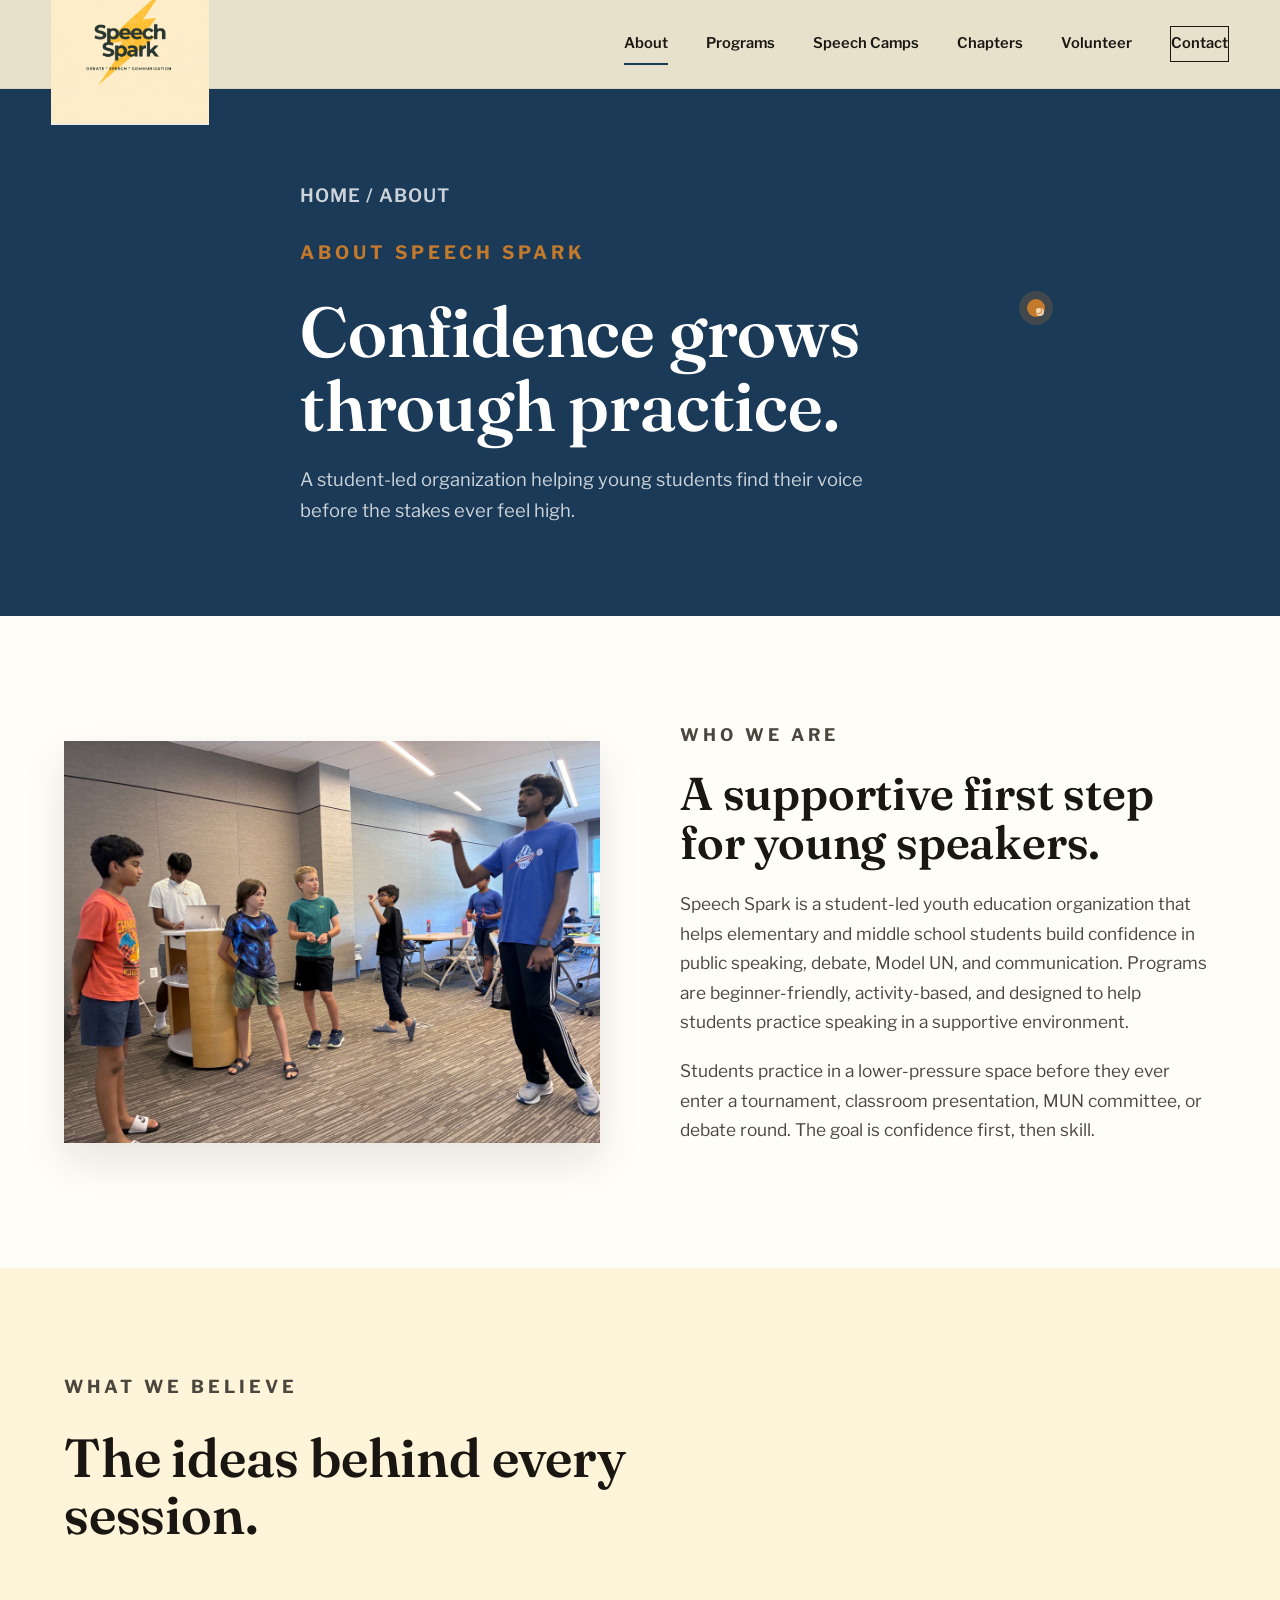
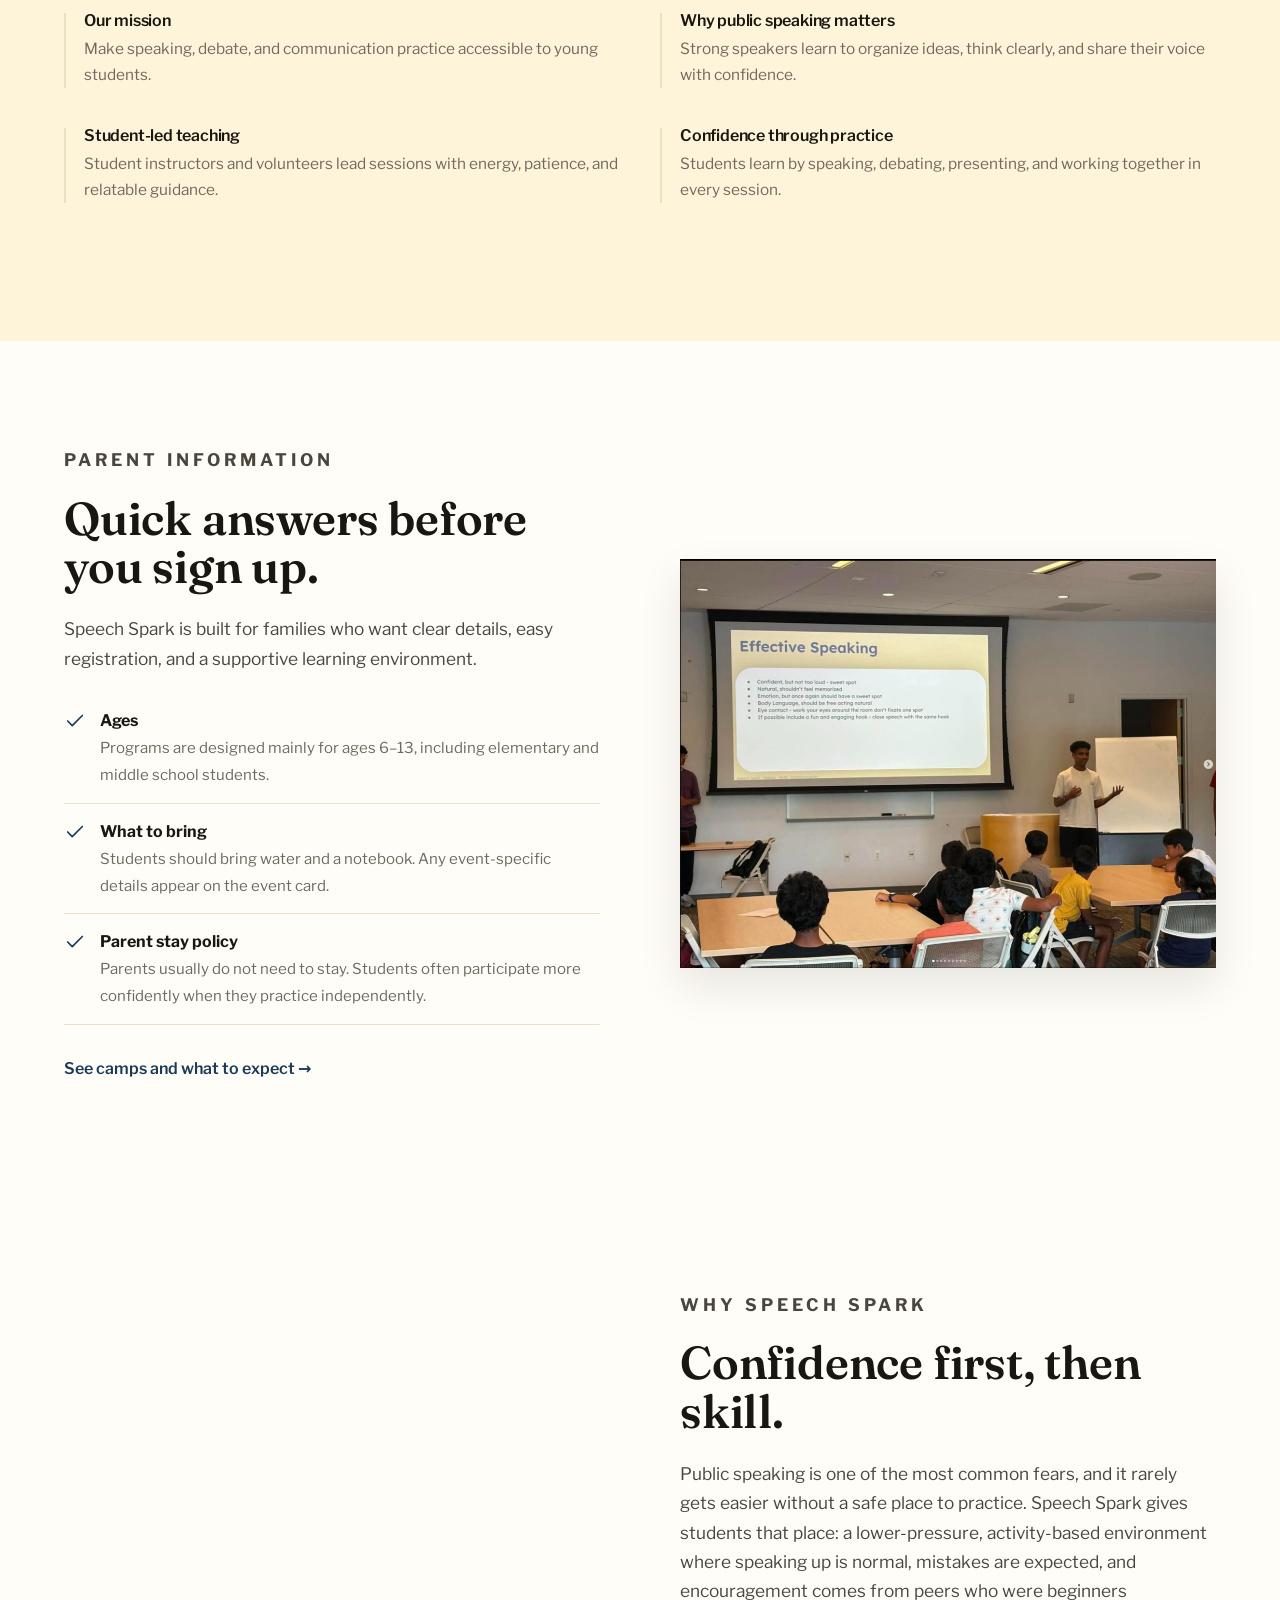
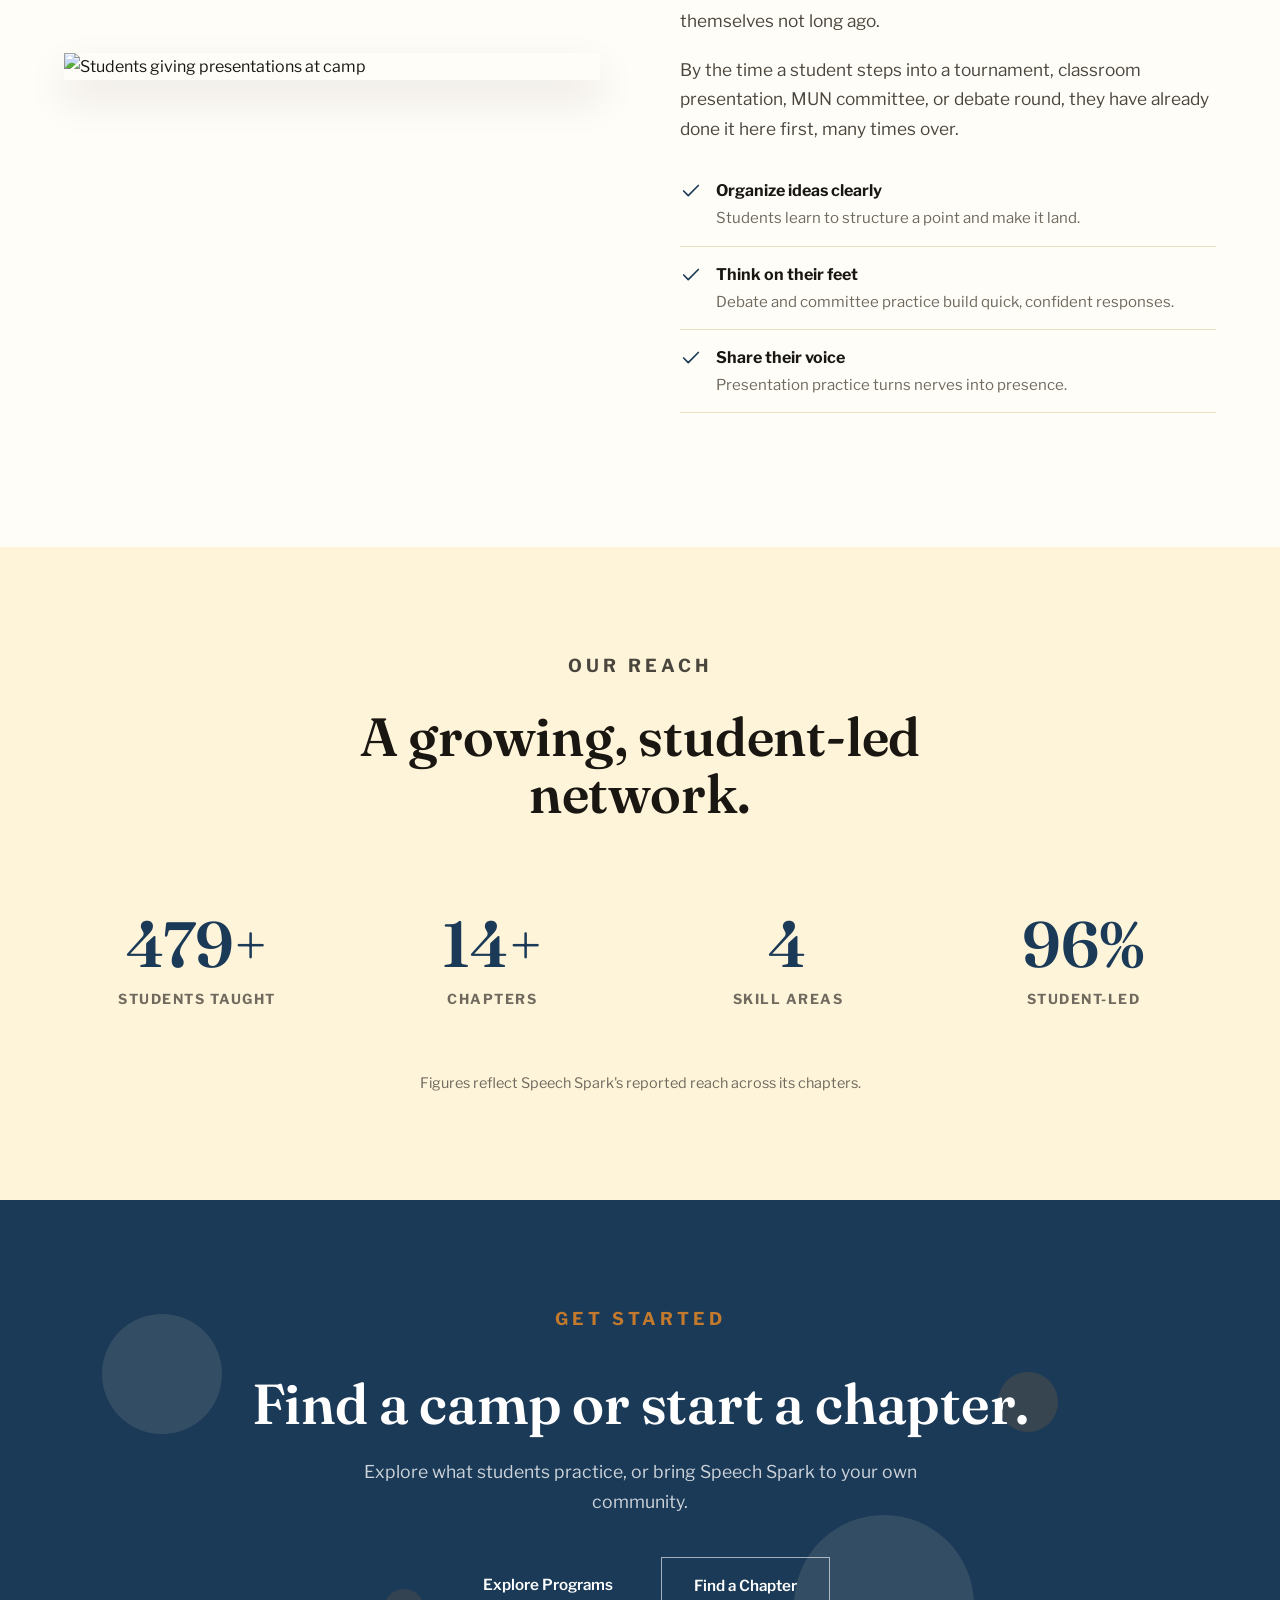
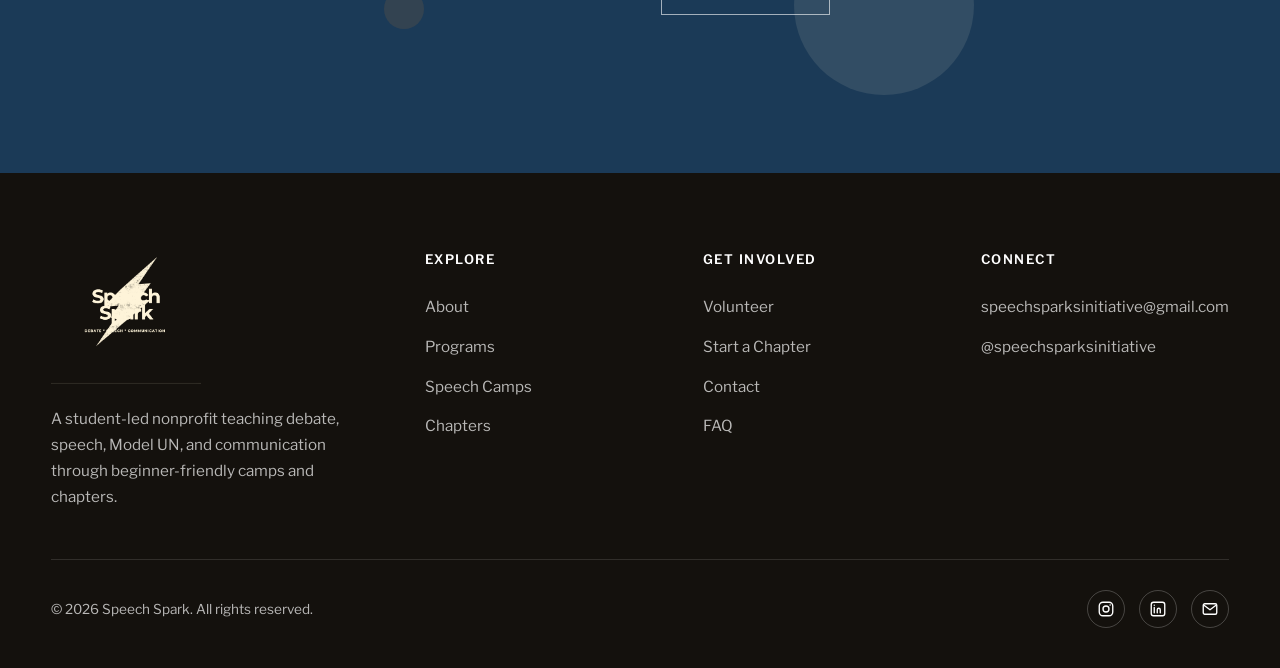
==== commit 15a9d9b9: "more animations, linkedin," ====
--- a/about.html
+++ b/about.html
@@ -8,7 +8,7 @@
     <meta name="theme-color" content="#fef4d9">
     <link rel="preconnect" href="https://fonts.googleapis.com">
     <link rel="preconnect" href="https://fonts.gstatic.com" crossorigin>
-    <link href="https://fonts.googleapis.com/css2?family=Manrope:wght@300;400;500;600;700;800&family=Cormorant+Garamond:ital,wght@0,500;0,600;0,700;1,500;1,600&display=swap" rel="stylesheet">
+    <link href="https://fonts.googleapis.com/css2?family=Fraunces:ital,opsz,wght@0,9..144,400;0,9..144,500;0,9..144,600;0,9..144,700;1,9..144,500;1,9..144,600&family=Libre+Franklin:wght@300;400;500;600;700&display=swap" rel="stylesheet">
     <link rel="stylesheet" href="css/style.css">
     <link rel="stylesheet" href="css/animations.css">
     <link rel="stylesheet" href="css/responsive.css">
@@ -34,6 +34,7 @@
     <main id="main">
 
     <section class="page-header">
+        <div class="voice-rings" aria-hidden="true"><span class="ring"></span><span class="ring"></span><span class="ring"></span><span class="ring"></span><span class="core"></span><span class="spark s1"></span><span class="spark s2"></span><span class="spark s3"></span></div>
         <div class="wrapper">
             <p class="breadcrumb"><a href="index.html">Home</a> / About</p>
             <p class="eyebrow">About Speech Spark</p>
@@ -106,7 +107,45 @@
         </div>
     </section>
 
+    <section class="mission">
+        <div class="wrapper">
+            <div class="prose-split">
+                <div class="prose-media image-reveal">
+                    <img src="assets/photos/student-presentations.png" alt="Students giving presentations at camp">
+                </div>
+                <div class="prose-text reveal">
+                    <p class="eyebrow">Why Speech Spark</p>
+                    <h2>Confidence first, then skill.</h2>
+                    <p>Public speaking is one of the most common fears, and it rarely gets easier without a safe place to practice. Speech Spark gives students that place: a lower-pressure, activity-based environment where speaking up is normal, mistakes are expected, and encouragement comes from peers who were beginners themselves not long ago.</p>
+                    <p>By the time a student steps into a tournament, classroom presentation, MUN committee, or debate round, they have already done it here first, many times over.</p>
+                    <ul class="volunteer-list">
+                        <li><svg viewBox="0 0 24 24" fill="none" stroke="currentColor" stroke-width="1.8" aria-hidden="true"><path d="M20 6 9 17l-5-5" stroke-linecap="round" stroke-linejoin="round"/></svg><div><strong>Organize ideas clearly</strong><span>Students learn to structure a point and make it land.</span></div></li>
+                        <li><svg viewBox="0 0 24 24" fill="none" stroke="currentColor" stroke-width="1.8" aria-hidden="true"><path d="M20 6 9 17l-5-5" stroke-linecap="round" stroke-linejoin="round"/></svg><div><strong>Think on their feet</strong><span>Debate and committee practice build quick, confident responses.</span></div></li>
+                        <li><svg viewBox="0 0 24 24" fill="none" stroke="currentColor" stroke-width="1.8" aria-hidden="true"><path d="M20 6 9 17l-5-5" stroke-linecap="round" stroke-linejoin="round"/></svg><div><strong>Share their voice</strong><span>Presentation practice turns nerves into presence.</span></div></li>
+                    </ul>
+                </div>
+            </div>
+        </div>
+    </section>
+
+    <section class="impact">
+        <div class="wrapper">
+            <div class="section-head center reveal">
+                <p class="eyebrow">Our Reach</p>
+                <h2>A growing, student-led network.</h2>
+            </div>
+            <div class="impact-grid stagger">
+                <div class="impact-stat"><div class="num" data-count="500" data-suffix="+">0</div><div class="label">Students Taught</div></div>
+                <div class="impact-stat"><div class="num" data-count="15" data-suffix="+">0</div><div class="label">Chapters</div></div>
+                <div class="impact-stat"><div class="num" data-count="4">0</div><div class="label">Skill Areas</div></div>
+                <div class="impact-stat"><div class="num" data-count="100" data-suffix="%">0</div><div class="label">Student-Led</div></div>
+            </div>
+            <p class="impact-note reveal">Figures reflect Speech Spark's reported reach across its chapters.</p>
+        </div>
+    </section>
+
     <section class="cta">
+        <div class="band-motion" aria-hidden="true"><span></span><span></span><span></span><span></span></div>
         <div class="wrapper">
             <div class="reveal">
                 <p class="eyebrow on-dark">Get Started</p>
@@ -126,7 +165,7 @@
         <div class="wrapper wide">
             <div class="footer-top">
                 <div class="footer-brand">
-                    <img src="assets/logos/Main.png" alt="Speech Spark">
+                    <img src="assets/logos/Main-light.png" alt="Speech Spark">
                     <p>A student-led nonprofit teaching debate, speech, Model UN, and communication through beginner-friendly camps and chapters.</p>
                 </div>
                 <div class="footer-col">
@@ -153,6 +192,7 @@
                 <p>&copy; <span id="year"></span> Speech Spark. All rights reserved.</p>
                 <div class="footer-social">
                     <a href="https://www.instagram.com/speechsparksinitiative/" target="_blank" rel="noopener" aria-label="Speech Spark on Instagram"><svg viewBox="0 0 24 24" fill="none" stroke="currentColor" stroke-width="1.8"><rect x="3" y="3" width="18" height="18" rx="5"/><circle cx="12" cy="12" r="4"/><circle cx="17.5" cy="6.5" r="1" fill="currentColor" stroke="none"/></svg></a>
+                    <a href="https://www.linkedin.com/" target="_blank" rel="noopener" aria-label="Speech Spark on LinkedIn"><svg viewBox="0 0 24 24" fill="none" stroke="currentColor" stroke-width="1.8"><rect x="3" y="3" width="18" height="18" rx="3"/><path d="M7 10v7M7 7v.01M11 17v-4a2 2 0 0 1 4 0v4M11 13v4" stroke-linecap="round" stroke-linejoin="round"/></svg></a>
                     <a href="mailto:speechsparksinitiative@gmail.com" aria-label="Email Speech Spark"><svg viewBox="0 0 24 24" fill="none" stroke="currentColor" stroke-width="1.8"><rect x="3" y="5" width="18" height="14" rx="2"/><path d="m4 7 8 6 8-6" stroke-linecap="round" stroke-linejoin="round"/></svg></a>
                 </div>
             </div>
--- a/css/style.css
+++ b/css/style.css
@@ -17,8 +17,8 @@
     --shadow: 0 18px 40px rgba(26, 23, 18, 0.10);
     --shadow-soft: 0 10px 30px rgba(26, 23, 18, 0.07);
     --radius: 4px;
-    --serif: "Cormorant Garamond", Georgia, serif;
-    --sans: "Manrope", system-ui, -apple-system, sans-serif;
+    --serif: "Fraunces", "Iowan Old Style", Georgia, serif;
+    --sans: "Libre Franklin", system-ui, -apple-system, sans-serif;
     --wrap: min(90%, 1240px);
     --wrap-wide: min(92%, 1400px);
 }
@@ -67,8 +67,9 @@
 h1, h2, h3, h4 {
     font-family: var(--serif);
     font-weight: 600;
-    line-height: 1.04;
-    letter-spacing: -0.5px;
+    font-optical-sizing: auto;
+    line-height: 1.06;
+    letter-spacing: -0.2px;
     color: var(--ink);
 }
 
@@ -87,7 +88,7 @@
 }
 
 section {
-    padding: 120px 0;
+    padding: 104px 0;
 }
 
 .skip-link {
@@ -443,6 +444,13 @@
     background: var(--navy);
     color: #fff;
     padding: 150px 0;
+    position: relative;
+    overflow: hidden;
+}
+
+.statement .wrapper {
+    position: relative;
+    z-index: 1;
 }
 
 .statement p {
@@ -949,6 +957,43 @@
 .us-map {
     width: 100%;
     height: auto;
+    display: block;
+    cursor: grab;
+    touch-action: none;
+}
+
+.us-map.grabbing {
+    cursor: grabbing;
+}
+
+.map-controls {
+    position: absolute;
+    top: 20px;
+    right: 20px;
+    display: flex;
+    flex-direction: column;
+    gap: 6px;
+    z-index: 2;
+}
+
+.map-controls button {
+    width: 38px;
+    height: 38px;
+    background: var(--paper);
+    border: 1px solid var(--cream-line);
+    font-size: 1.2rem;
+    line-height: 1;
+    color: var(--navy);
+    display: flex;
+    align-items: center;
+    justify-content: center;
+    box-shadow: var(--shadow-soft);
+    transition: background 0.2s ease, transform 0.2s ease;
+}
+
+.map-controls button:hover {
+    background: var(--cream);
+    transform: translateY(-1px);
 }
 
 .us-states path {
@@ -970,21 +1015,26 @@
     fill: var(--navy);
     stroke: #fff;
     stroke-width: 2;
-    transition: r 0.2s ease, fill 0.2s ease;
+    transition: fill 0.2s ease;
 }
 
 .map-marker:hover circle.pin,
 .map-marker.selected circle.pin {
     fill: var(--ember);
-    r: 9;
+    stroke-width: 3;
+}
+
+.map-marker.selected circle.pulse {
+    opacity: 0;
 }
 
 .map-marker circle.pulse {
     fill: var(--navy);
-    opacity: 0.35;
+    opacity: 0.3;
     transform-origin: center;
     transform-box: fill-box;
-    animation: markerPulse 2.6s ease-out infinite;
+    animation: markerPulse 2.8s ease-out infinite;
+    pointer-events: none;
 }
 
 .map-legend {
@@ -1014,29 +1064,26 @@
     justify-content: center;
 }
 
+.chapter-detail .cd-head {
+    display: flex;
+    align-items: center;
+    gap: 18px;
+    margin-bottom: 22px;
+}
+
 .chapter-detail .cd-logo {
-    width: 92px;
-    height: 92px;
-    background: #fff;
-    border-radius: 50%;
-    padding: 10px;
-    margin-bottom: 24px;
-    display: flex;
-    align-items: center;
-    justify-content: center;
-    overflow: hidden;
-}
-
-.chapter-detail .cd-logo img {
-    width: 100%;
-    height: 100%;
-    object-fit: contain;
+    width: 76px;
+    height: 76px;
+    border-radius: 10px;
+    object-fit: cover;
+    flex-shrink: 0;
+    box-shadow: 0 6px 18px rgba(0, 0, 0, 0.25);
 }
 
 .chapter-detail h3 {
     color: #fff;
-    font-size: 2.2rem;
-    margin-bottom: 6px;
+    font-size: 1.9rem;
+    margin-bottom: 4px;
 }
 
 .chapter-detail .cd-loc {
@@ -1044,8 +1091,7 @@
     font-weight: 600;
     letter-spacing: 1px;
     text-transform: uppercase;
-    font-size: 0.82rem;
-    margin-bottom: 20px;
+    font-size: 0.78rem;
 }
 
 .chapter-detail .cd-desc {
@@ -1056,19 +1102,43 @@
 
 .chapter-detail .cd-contact {
     border-top: 1px solid rgba(255, 255, 255, 0.18);
-    padding-top: 20px;
-    font-size: 0.92rem;
-    color: rgba(255, 255, 255, 0.7);
-}
-
-.chapter-detail .cd-contact a {
+    padding-top: 18px;
+    display: grid;
+    gap: 12px;
+}
+
+.chapter-detail .cd-row {
+    display: flex;
+    flex-direction: column;
+    gap: 2px;
+    font-size: 0.95rem;
+}
+
+.chapter-detail .cd-row > span {
+    font-size: 0.72rem;
+    letter-spacing: 1.5px;
+    text-transform: uppercase;
+    color: rgba(255, 255, 255, 0.55);
+    font-weight: 700;
+}
+
+.chapter-detail .cd-row a {
     color: #fff;
     border-bottom: 1px solid rgba(255, 255, 255, 0.4);
+    width: fit-content;
+}
+
+.chapter-detail .cd-flag {
+    font-size: 0.72rem;
+    color: var(--ember);
+    letter-spacing: 0.5px;
+    font-weight: 700;
 }
 
 .chapter-detail .cd-hint {
-    color: rgba(255, 255, 255, 0.55);
-    font-size: 0.95rem;
+    color: rgba(255, 255, 255, 0.62);
+    font-size: 0.98rem;
+    line-height: 1.6;
 }
 
 /* directory */
@@ -1131,10 +1201,10 @@
 .directory-card {
     background: var(--paper);
     border: 1px solid var(--cream-line);
-    padding: 26px;
-    display: flex;
-    flex-direction: column;
-    align-items: flex-start;
+    padding: 18px;
+    display: flex;
+    align-items: center;
+    gap: 16px;
     text-align: left;
     transition: transform 0.3s ease, box-shadow 0.3s ease, border-color 0.3s ease;
 }
@@ -1146,28 +1216,17 @@
 }
 
 .directory-card .dc-logo {
-    width: 60px;
-    height: 60px;
-    background: var(--cream);
-    border-radius: 50%;
-    padding: 8px;
-    margin-bottom: 18px;
-    display: flex;
-    align-items: center;
-    justify-content: center;
-    overflow: hidden;
-}
-
-.directory-card .dc-logo img {
-    width: 100%;
-    height: 100%;
-    object-fit: contain;
+    width: 56px;
+    height: 56px;
+    border-radius: 10px;
+    object-fit: cover;
+    flex-shrink: 0;
 }
 
 .directory-card h4 {
     font-family: var(--sans);
-    font-size: 1.1rem;
-    margin-bottom: 4px;
+    font-size: 1.05rem;
+    margin-bottom: 2px;
 }
 
 .directory-card .dc-loc {
@@ -1347,6 +1406,13 @@
     background: var(--navy);
     color: #fff;
     text-align: center;
+    position: relative;
+    overflow: hidden;
+}
+
+.cta .wrapper {
+    position: relative;
+    z-index: 1;
 }
 
 .cta h2 {
@@ -1396,9 +1462,8 @@
 }
 
 .footer-brand img {
-    width: 160px;
+    width: 150px;
     margin-bottom: 22px;
-    filter: brightness(0) invert(1);
 }
 
 .footer-brand p {
@@ -1471,6 +1536,14 @@
     padding: 180px 0 90px;
     background: var(--navy);
     color: #fff;
+    position: relative;
+    overflow: hidden;
+}
+
+.page-header .wrapper {
+    position: relative;
+    z-index: 1;
+    max-width: 680px;
 }
 
 .page-header .eyebrow {
--- a/css/animations.css
+++ b/css/animations.css
@@ -104,6 +104,115 @@
     .nav-links {
         transition: transform 0.4s cubic-bezier(0.22, 1, 0.36, 1), opacity 0.35s ease;
     }
+}
+
+/* ==========================
+   VOICE RINGS — motion in the empty space beside headings
+   Concentric rings expand outward from a warm core, like a
+   voice carrying across a room.
+========================== */
+
+.voice-rings {
+    position: absolute;
+    right: 5%;
+    top: 50%;
+    width: 360px;
+    height: 360px;
+    transform: translateY(-50%);
+    pointer-events: none;
+}
+
+.voice-rings .ring {
+    position: absolute;
+    inset: 0;
+    margin: auto;
+    width: 360px;
+    height: 360px;
+    border-radius: 50%;
+    border: 1px solid rgba(254, 244, 217, 0.32);
+    opacity: 0;
+    animation: ringExpand 5.5s ease-out infinite;
+}
+
+.voice-rings .ring:nth-child(2) { animation-delay: 1.1s; }
+.voice-rings .ring:nth-child(3) { animation-delay: 2.2s; }
+.voice-rings .ring:nth-child(4) { animation-delay: 3.3s; }
+
+.voice-rings .core {
+    position: absolute;
+    left: 50%;
+    top: 50%;
+    width: 18px;
+    height: 18px;
+    border-radius: 50%;
+    background: var(--ember);
+    transform: translate(-50%, -50%);
+    box-shadow: 0 0 0 8px rgba(196, 122, 44, 0.22);
+    animation: coreGlow 3s ease-in-out infinite;
+}
+
+.voice-rings .spark {
+    position: absolute;
+    width: 8px;
+    height: 8px;
+    border-radius: 50%;
+    background: rgba(254, 244, 217, 0.75);
+    left: 50%;
+    top: 50%;
+}
+
+.voice-rings .spark.s1 { animation: orbit1 9s linear infinite; }
+.voice-rings .spark.s2 { animation: orbit2 13s linear infinite; width: 6px; height: 6px; background: rgba(196, 122, 44, 0.85); }
+.voice-rings .spark.s3 { animation: orbit3 17s linear infinite; width: 5px; height: 5px; }
+
+@keyframes ringExpand {
+    0%   { transform: scale(0.18); opacity: 0; }
+    12%  { opacity: 0.9; }
+    100% { transform: scale(1); opacity: 0; }
+}
+
+@keyframes coreGlow {
+    0%, 100% { box-shadow: 0 0 0 6px rgba(196, 122, 44, 0.18); }
+    50%      { box-shadow: 0 0 0 12px rgba(196, 122, 44, 0.30); }
+}
+
+@keyframes orbit1 {
+    from { transform: rotate(0deg) translateX(150px) rotate(0deg); }
+    to   { transform: rotate(360deg) translateX(150px) rotate(-360deg); }
+}
+@keyframes orbit2 {
+    from { transform: rotate(120deg) translateX(105px) rotate(-120deg); }
+    to   { transform: rotate(480deg) translateX(105px) rotate(-480deg); }
+}
+@keyframes orbit3 {
+    from { transform: rotate(240deg) translateX(178px) rotate(-240deg); }
+    to   { transform: rotate(600deg) translateX(178px) rotate(-600deg); }
+}
+
+/* drifting dots for large dark bands (statement / CTA) */
+.band-motion {
+    position: absolute;
+    inset: 0;
+    overflow: hidden;
+    pointer-events: none;
+}
+
+.band-motion span {
+    position: absolute;
+    border-radius: 50%;
+    background: rgba(254, 244, 217, 0.10);
+    animation: drift 22s ease-in-out infinite;
+}
+
+.band-motion span:nth-child(1) { width: 120px; height: 120px; left: 8%;  top: 20%; }
+.band-motion span:nth-child(2) { width: 60px;  height: 60px;  left: 78%; top: 30%; animation-delay: -4s; background: rgba(196, 122, 44, 0.16); }
+.band-motion span:nth-child(3) { width: 180px; height: 180px; left: 62%; top: 55%; animation-delay: -9s; }
+.band-motion span:nth-child(4) { width: 40px;  height: 40px;  left: 30%; top: 68%; animation-delay: -13s; background: rgba(196, 122, 44, 0.14); }
+
+@keyframes drift {
+    0%, 100% { transform: translate(0, 0); }
+    33%      { transform: translate(28px, -22px); }
+    66%      { transform: translate(-20px, 18px); }
 }
 
 /* respect user motion preferences */
--- a/css/responsive.css
+++ b/css/responsive.css
@@ -30,6 +30,14 @@
 @media (max-width: 900px) {
     section {
         padding: 84px 0;
+    }
+
+    .voice-rings {
+        display: none;
+    }
+
+    .page-header .wrapper {
+        max-width: none;
     }
 
     /* mobile navigation */
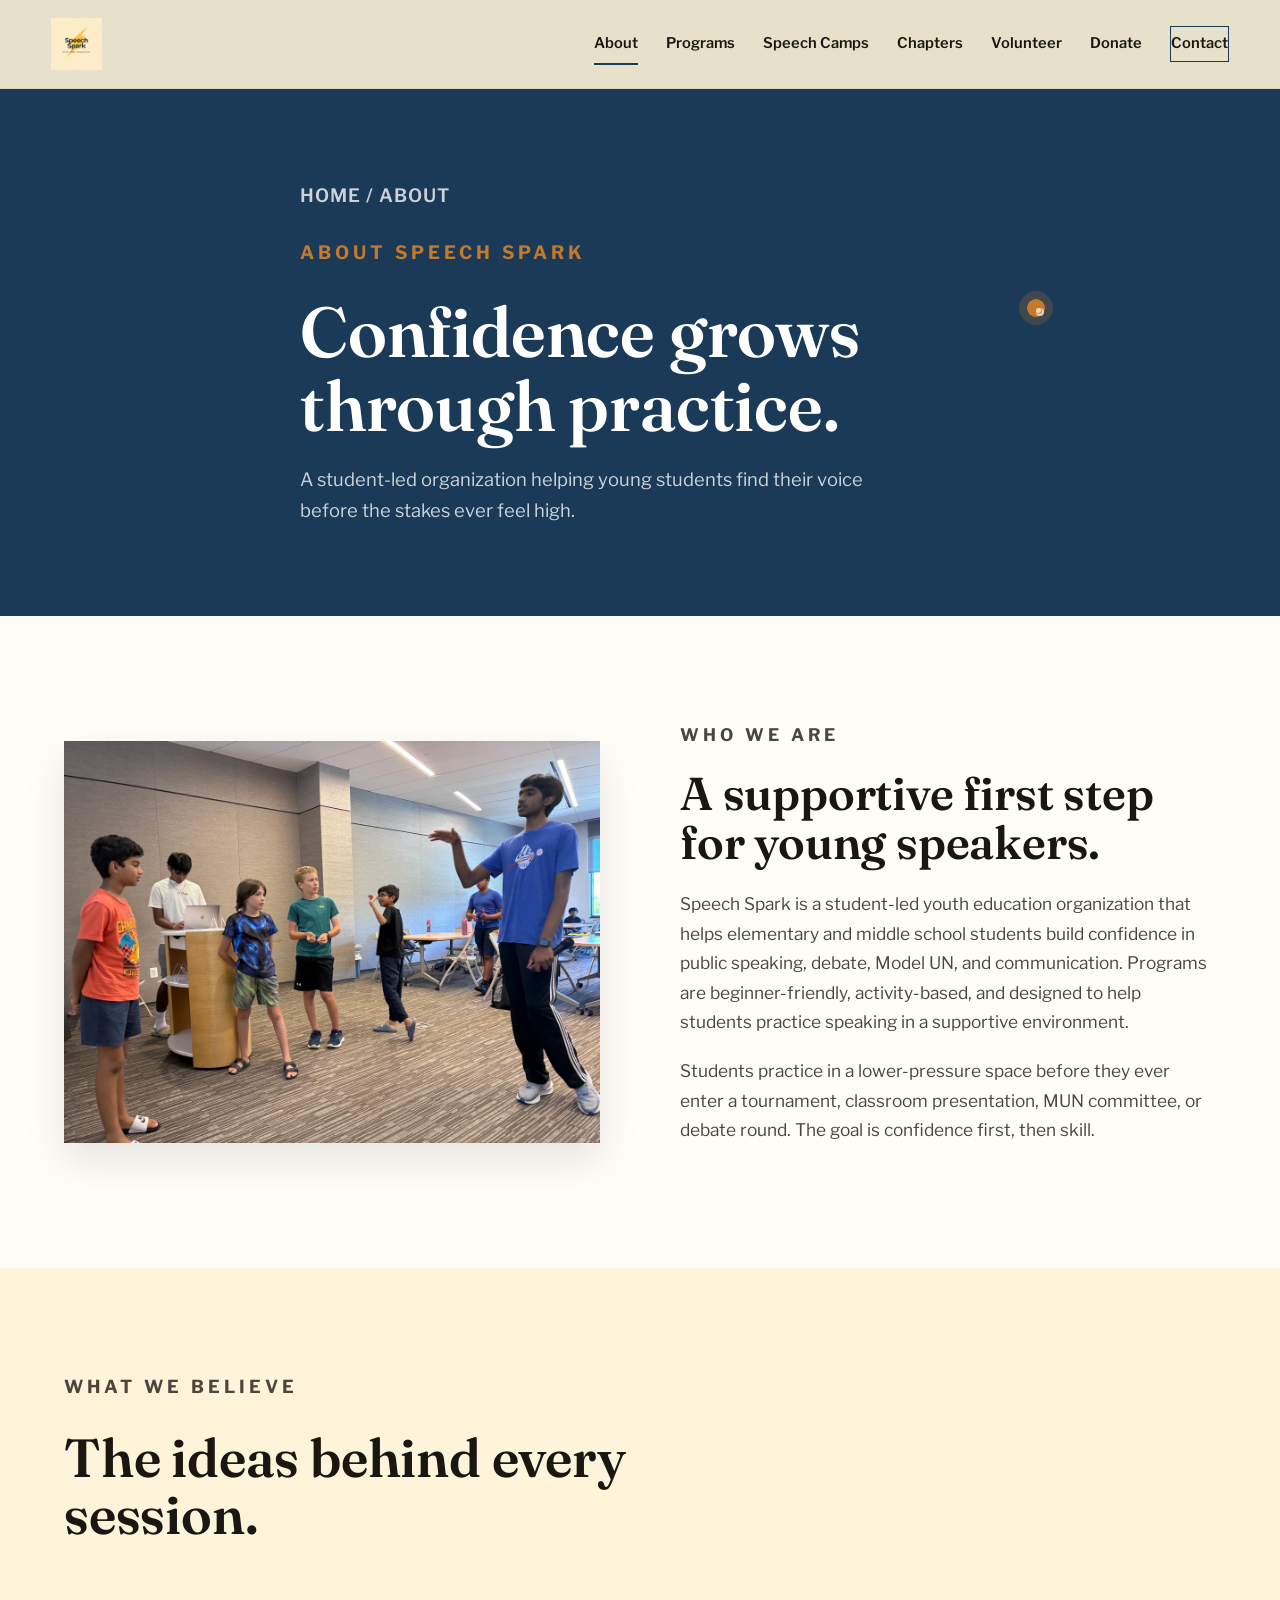
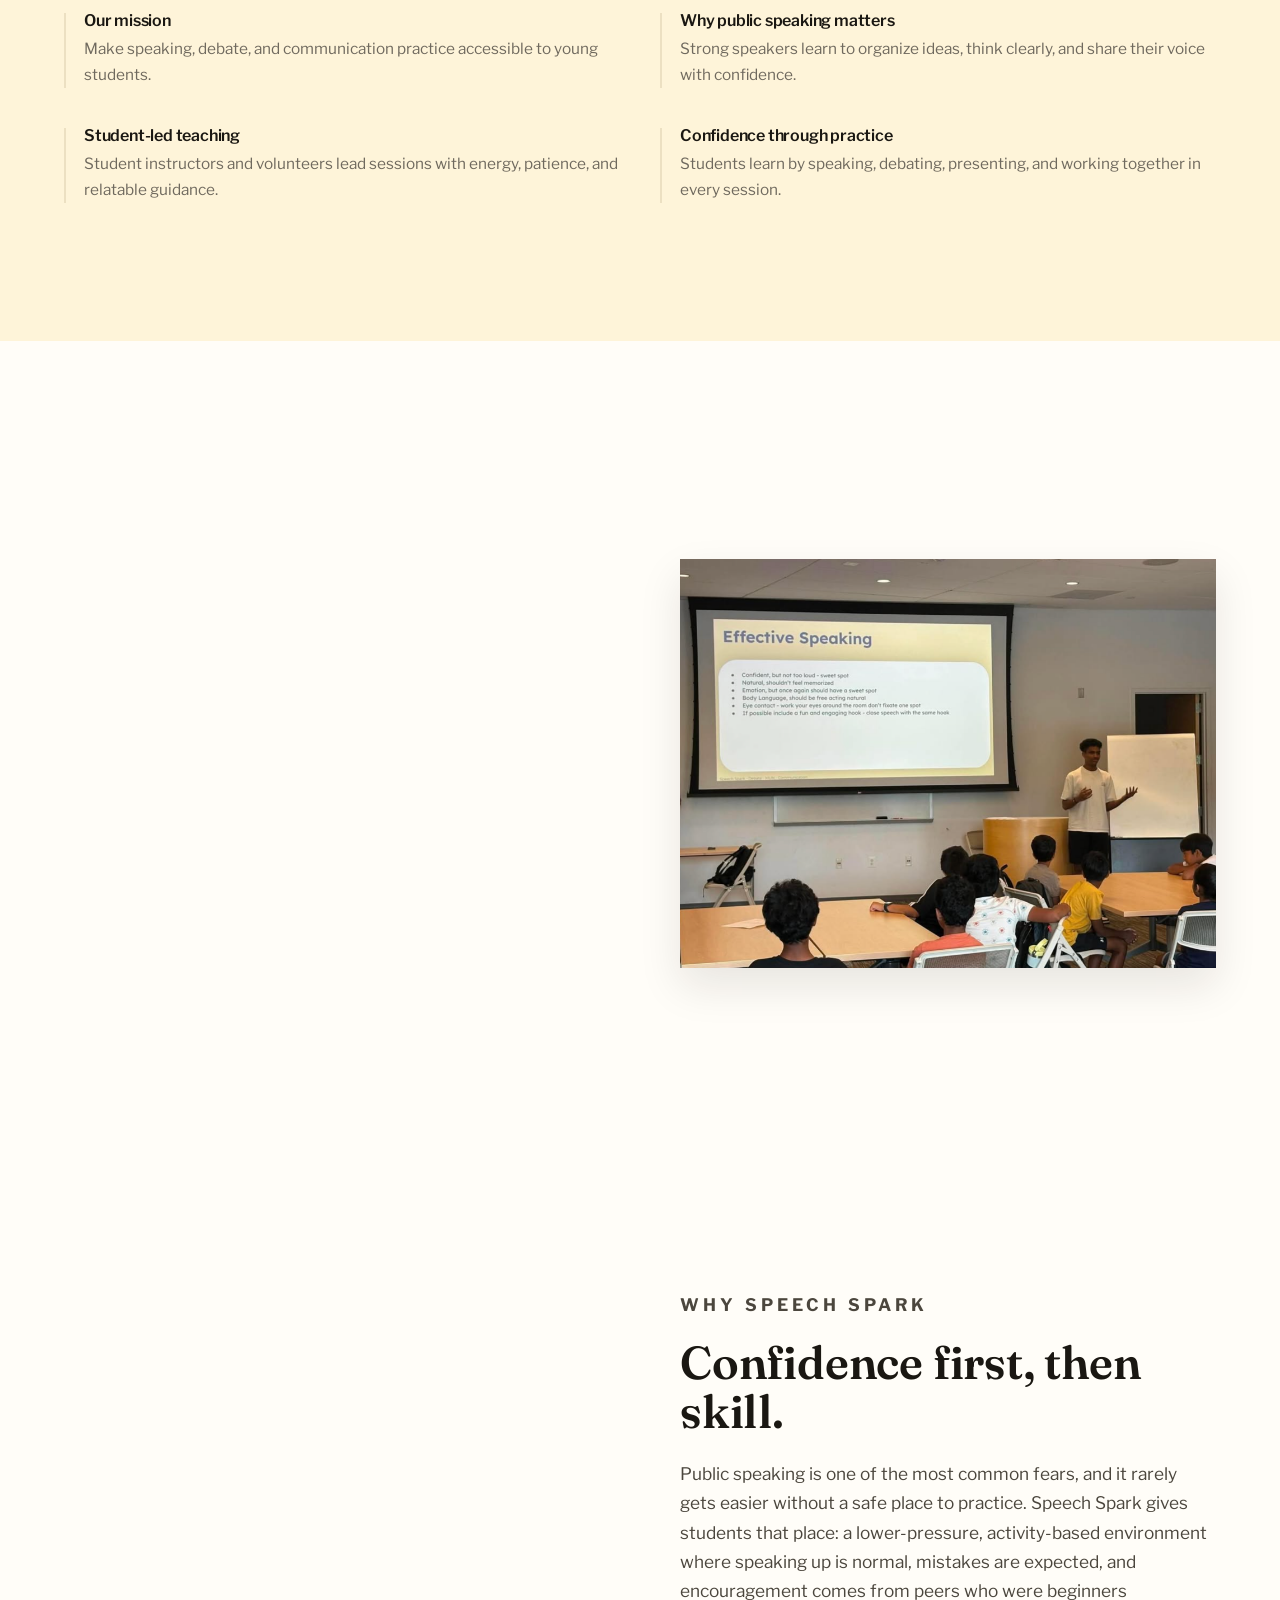
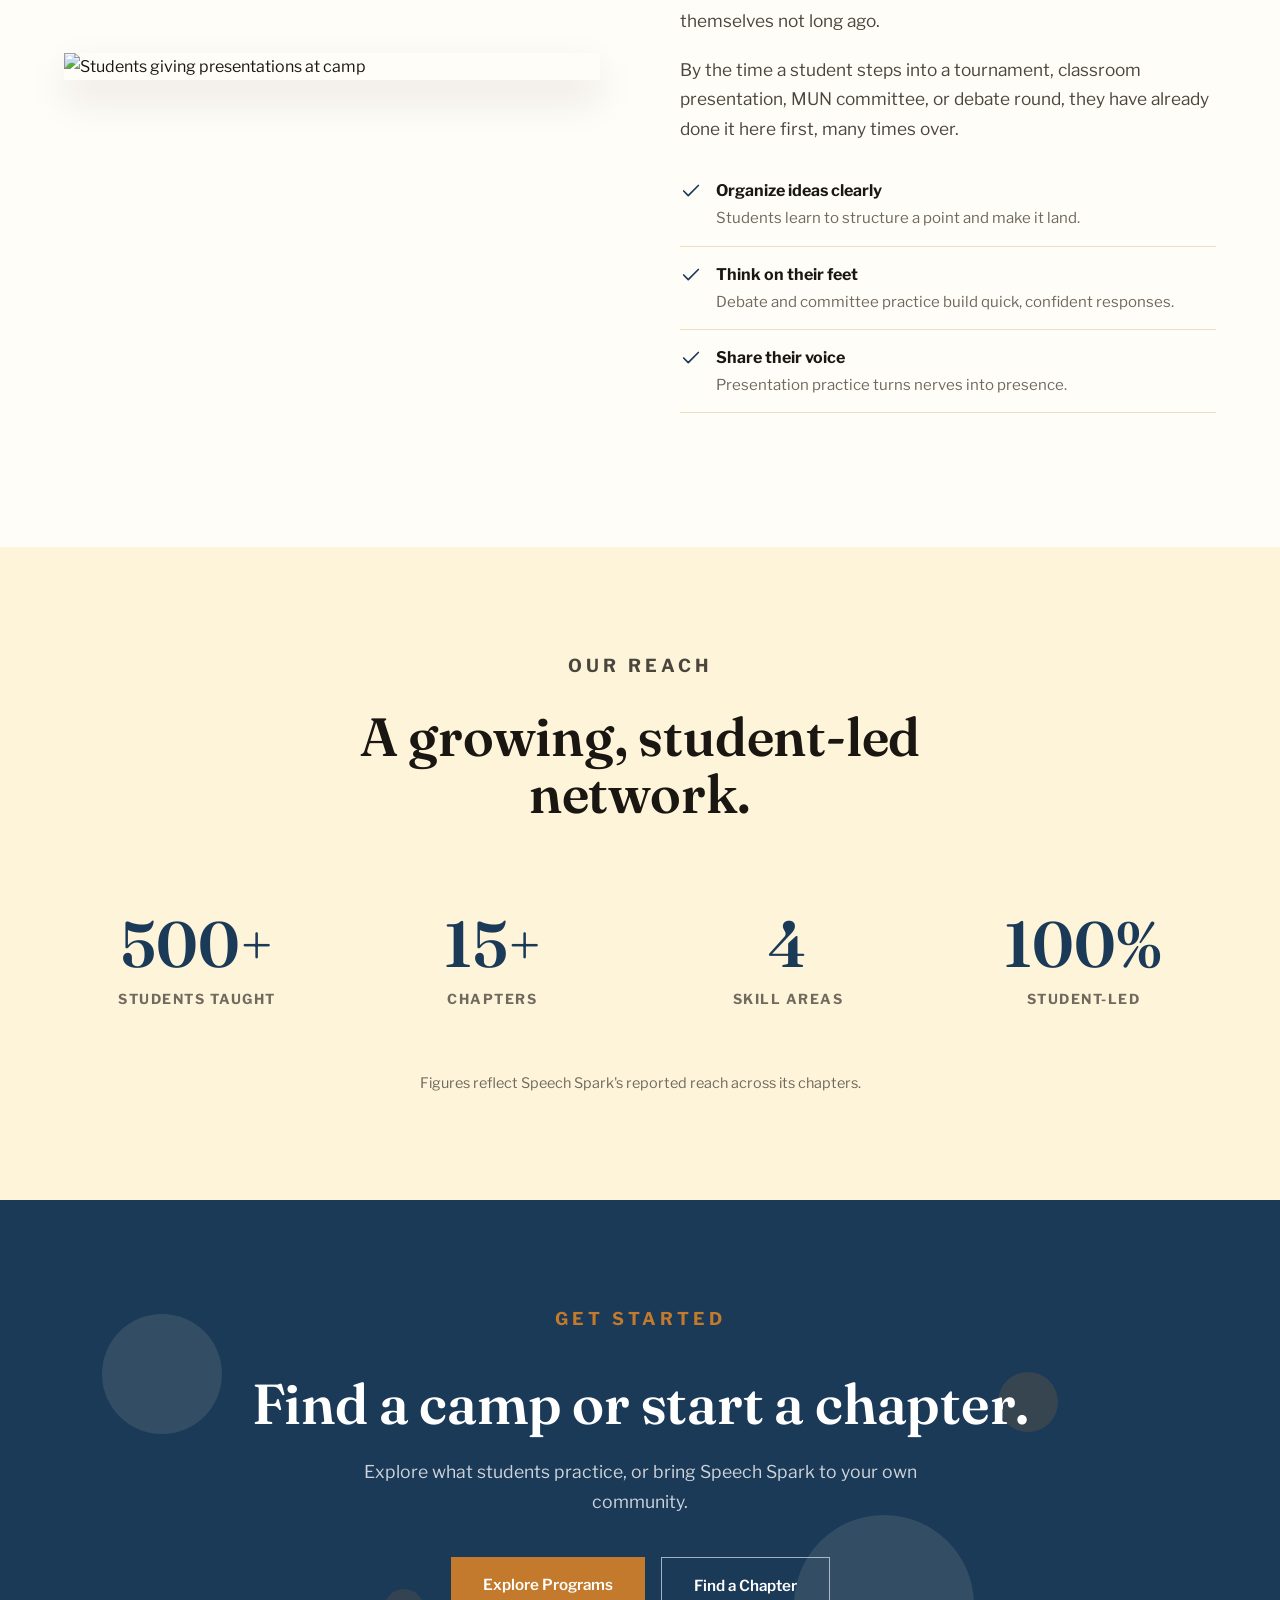
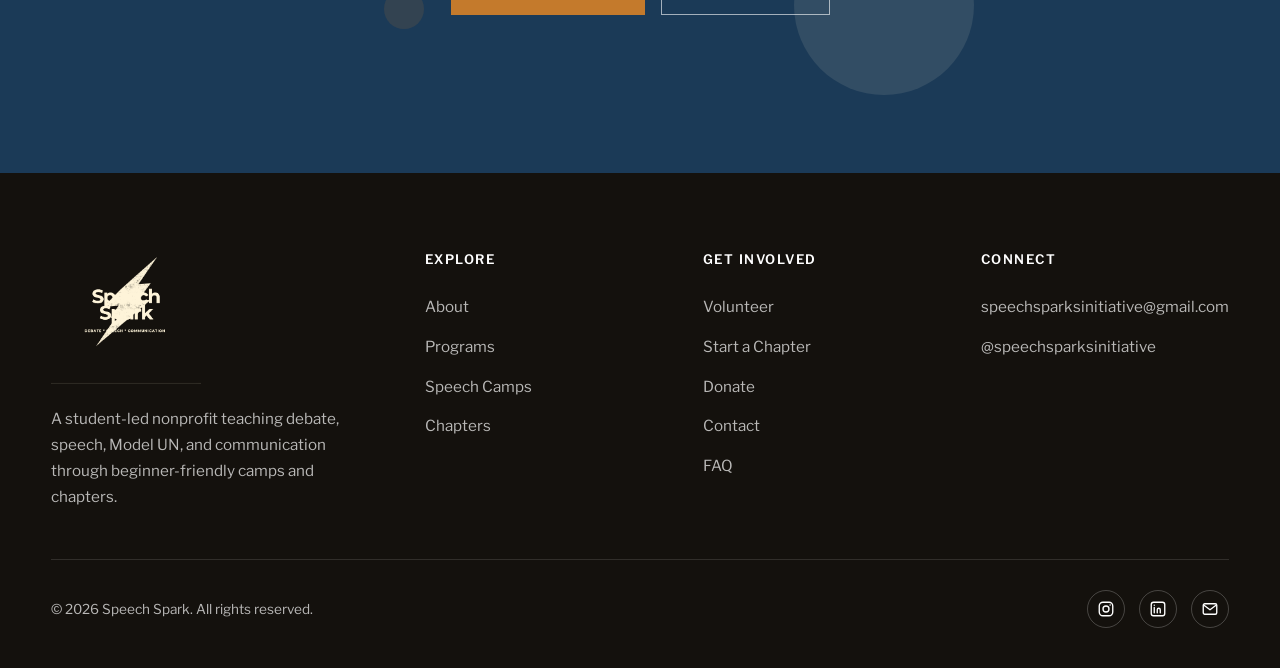
==== commit 1a13bf5e: "added donations page" ====
--- a/about.html
+++ b/about.html
@@ -26,6 +26,7 @@
                 <a href="camps.html">Speech Camps</a>
                 <a href="chapters.html">Chapters</a>
                 <a href="volunteer.html">Volunteer</a>
+                <a href="donate.html">Donate</a>
                 <a href="contact.html" class="nav-button">Contact</a>
             </nav>
         </div>
@@ -179,6 +180,7 @@
                     <h4>Get Involved</h4>
                     <a href="volunteer.html">Volunteer</a>
                     <a href="https://docs.google.com/forms/d/e/1FAIpQLSd--zFzzUYnIgWUZeGVBupkKX0qBzTiGZEEfWgyRt3ukHwYlg/viewform" target="_blank" rel="noopener">Start a Chapter</a>
+                    <a href="donate.html">Donate</a>
                     <a href="contact.html">Contact</a>
                     <a href="index.html#faq">FAQ</a>
                 </div>
--- a/css/style.css
+++ b/css/style.css
@@ -172,12 +172,12 @@
 }
 
 .secondary-button {
-    border: 1px solid var(--ink);
-    color: var(--ink);
+    border: 1px solid var(--navy);
+    color: var(--navy);
 }
 
 .secondary-button:hover {
-    background: var(--ink);
+    background: var(--navy);
     color: #fff;
     transform: translateY(-2px);
 }
@@ -222,14 +222,26 @@
     transition: height 0.3s ease;
 }
 
+.logo {
+    display: flex;
+    align-items: center;
+}
+
 .logo img {
-    width: 158px;
+    height: 52px;
+    width: auto;
+    display: block;
+}
+
+.navbar.scrolled .logo img {
+    height: 46px;
+    transition: height 0.3s ease;
 }
 
 .nav-links {
     display: flex;
     align-items: center;
-    gap: 38px;
+    gap: 28px;
 }
 
 .nav-links a {
@@ -257,12 +269,13 @@
 }
 
 .nav-button {
-    border: 1px solid var(--ink);
+    border: 1px solid var(--navy);
+    color: var(--navy);
     padding: 11px 24px;
 }
 
 .nav-button:hover {
-    background: var(--ink);
+    background: var(--navy);
     color: #fff;
 }
 
@@ -618,6 +631,133 @@
 }
 
 /* ==========================
+   RESOURCE / CURRICULUM CARDS
+========================== */
+
+.resource-grid {
+    display: grid;
+    grid-template-columns: 1fr 1fr;
+    gap: 26px;
+}
+
+.resource-card {
+    display: flex;
+    gap: 22px;
+    align-items: flex-start;
+    background: var(--paper);
+    border: 1px solid var(--cream-line);
+    padding: 32px;
+    transition: transform 0.35s ease, box-shadow 0.35s ease;
+}
+
+.resource-card:hover {
+    transform: translateY(-5px);
+    box-shadow: var(--shadow);
+}
+
+.resource-card .doc-icon {
+    flex-shrink: 0;
+    width: 52px;
+    height: 52px;
+    display: flex;
+    align-items: center;
+    justify-content: center;
+    background: var(--cream);
+    border-radius: 8px;
+    color: var(--navy);
+}
+
+.resource-card .doc-icon svg {
+    width: 26px;
+    height: 26px;
+}
+
+.resource-card h3 {
+    font-size: 1.5rem;
+    margin-bottom: 8px;
+}
+
+.resource-card p {
+    color: var(--ink-soft);
+    font-size: 0.98rem;
+    margin-bottom: 18px;
+}
+
+.resource-card .tag {
+    font-size: 0.72rem;
+    letter-spacing: 1px;
+    text-transform: uppercase;
+    font-weight: 700;
+    color: var(--ink-faint);
+    display: block;
+    margin-bottom: 14px;
+}
+
+/* one-on-one coaching highlight */
+.coaching {
+    background: var(--cream);
+}
+
+.coaching-inner {
+    display: grid;
+    grid-template-columns: 1fr 1.1fr;
+    gap: 0;
+    align-items: stretch;
+    box-shadow: var(--shadow);
+}
+
+.coaching-media {
+    overflow: hidden;
+}
+
+.coaching-media img {
+    width: 100%;
+    height: 100%;
+    object-fit: cover;
+}
+
+.coaching-body {
+    background: var(--navy);
+    color: #fff;
+    padding: 60px;
+    display: flex;
+    flex-direction: column;
+    justify-content: center;
+}
+
+.coaching-body h2 {
+    color: #fff;
+    font-size: clamp(2rem, 3.2vw, 3rem);
+    margin-bottom: 20px;
+}
+
+.coaching-body p {
+    color: rgba(255, 255, 255, 0.82);
+    font-size: 1.05rem;
+    margin-bottom: 18px;
+}
+
+.coaching-body .price-flag {
+    display: inline-block;
+    font-size: 0.75rem;
+    letter-spacing: 1.5px;
+    text-transform: uppercase;
+    font-weight: 700;
+    color: var(--ember);
+    margin-bottom: 20px;
+}
+
+.coaching-body .primary-button {
+    background: var(--ember);
+    align-self: flex-start;
+    margin-top: 8px;
+}
+
+.coaching-body .primary-button:hover {
+    background: #a9621f;
+}
+
+/* ==========================
    PHOTO BREAK (parallax strip)
 ========================== */
 
@@ -1147,7 +1287,7 @@
     display: flex;
     gap: 16px;
     flex-wrap: wrap;
-    margin-bottom: 34px;
+    margin-bottom: 16px;
     align-items: center;
 }
 
@@ -1177,19 +1317,78 @@
     color: var(--ink-faint);
 }
 
-.directory-controls select {
-    padding: 14px 16px;
+.sort-group {
+    display: inline-flex;
     border: 1px solid var(--cream-line);
     background: var(--paper);
-    font-family: inherit;
-    font-size: 0.95rem;
+    overflow: hidden;
+    flex-shrink: 0;
+}
+
+.sort-group button {
+    padding: 13px 18px;
+    font-size: 0.9rem;
+    font-weight: 600;
+    color: var(--ink-faint);
+    border-right: 1px solid var(--cream-line);
+    transition: background 0.2s ease, color 0.2s ease;
+}
+
+.sort-group button:last-child {
+    border-right: none;
+}
+
+.sort-group button:hover {
+    background: var(--cream);
     color: var(--ink);
+}
+
+.sort-group button.active {
+    background: var(--navy);
+    color: #fff;
+}
+
+.filter-bar {
+    display: flex;
+    align-items: center;
+    gap: 16px;
+    flex-wrap: wrap;
+    margin-bottom: 34px;
+}
+
+.filter-chips {
+    display: flex;
+    flex-wrap: wrap;
+    gap: 8px;
+}
+
+.filter-chips button {
+    padding: 8px 16px;
+    font-size: 0.85rem;
+    font-weight: 600;
+    border: 1px solid var(--cream-line);
+    border-radius: 999px;
+    color: var(--ink-soft);
+    background: var(--paper);
+    transition: background 0.2s ease, color 0.2s ease, border-color 0.2s ease;
+}
+
+.filter-chips button:hover {
+    border-color: var(--navy);
+    color: var(--navy);
+}
+
+.filter-chips button.active {
+    background: var(--navy);
+    border-color: var(--navy);
+    color: #fff;
 }
 
 .directory-count {
     font-size: 0.88rem;
     color: var(--ink-faint);
     margin-left: auto;
+    white-space: nowrap;
 }
 
 .directory-grid {
@@ -1431,6 +1630,36 @@
 
 .cta .hero-buttons {
     justify-content: center;
+}
+
+.cta .primary-button {
+    background: var(--ember);
+}
+
+.cta .primary-button:hover {
+    background: #a9621f;
+}
+
+/* donate live-stats note */
+.hcb-note {
+    text-align: center;
+    font-size: 0.9rem;
+    color: var(--ink-faint);
+    margin-top: 24px;
+}
+
+.hcb-note a {
+    color: var(--navy);
+    font-weight: 600;
+    border-bottom: 1px solid var(--navy);
+}
+
+.donate-actions {
+    display: flex;
+    flex-wrap: wrap;
+    gap: 16px;
+    justify-content: center;
+    margin-top: 12px;
 }
 
 .cta .secondary-button {
--- a/css/responsive.css
+++ b/css/responsive.css
@@ -145,9 +145,23 @@
     /* volunteer / prose / contact */
     .volunteer-container,
     .prose-split,
-    .contact-grid {
+    .contact-grid,
+    .resource-grid,
+    .coaching-inner {
         grid-template-columns: 1fr;
         gap: 50px;
+    }
+
+    .coaching-inner {
+        gap: 0;
+    }
+
+    .coaching-media {
+        height: 260px;
+    }
+
+    .coaching-body {
+        padding: 40px 30px;
     }
 
     .prose-split.reverse .prose-media {
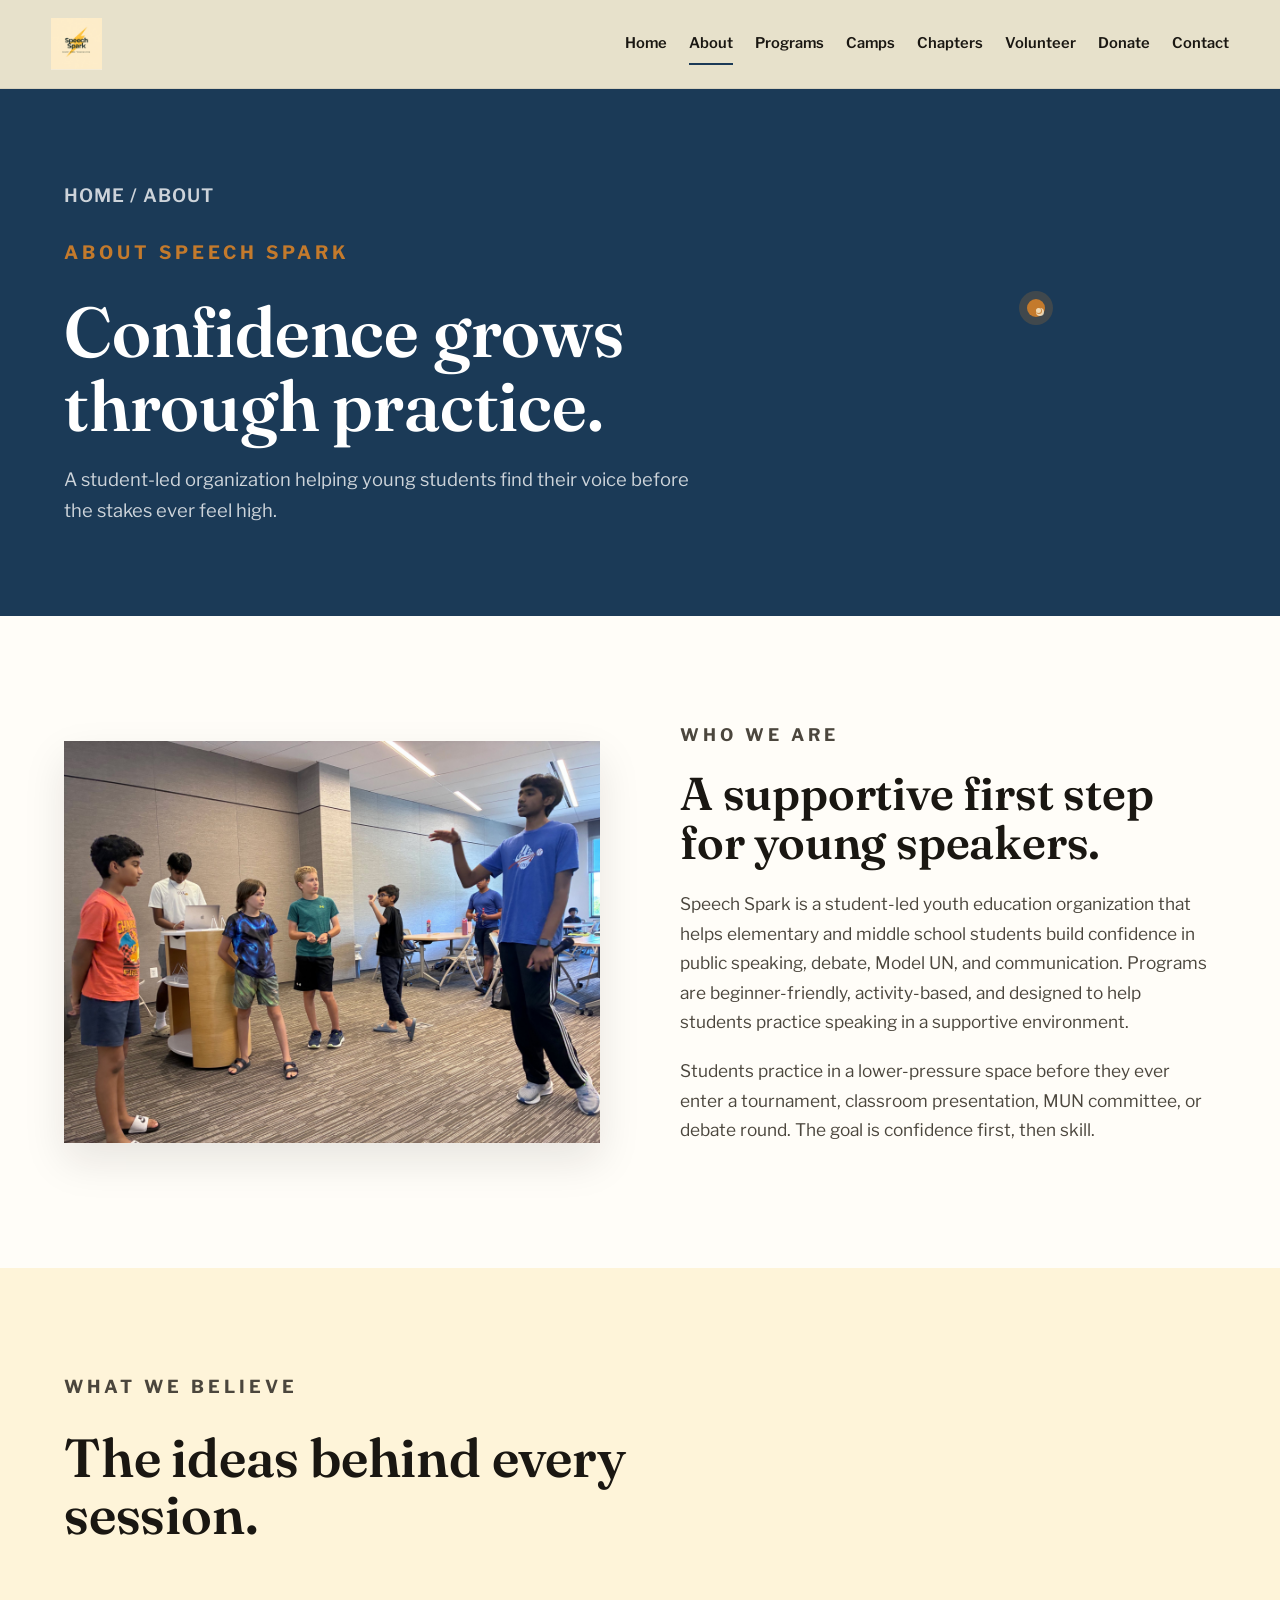
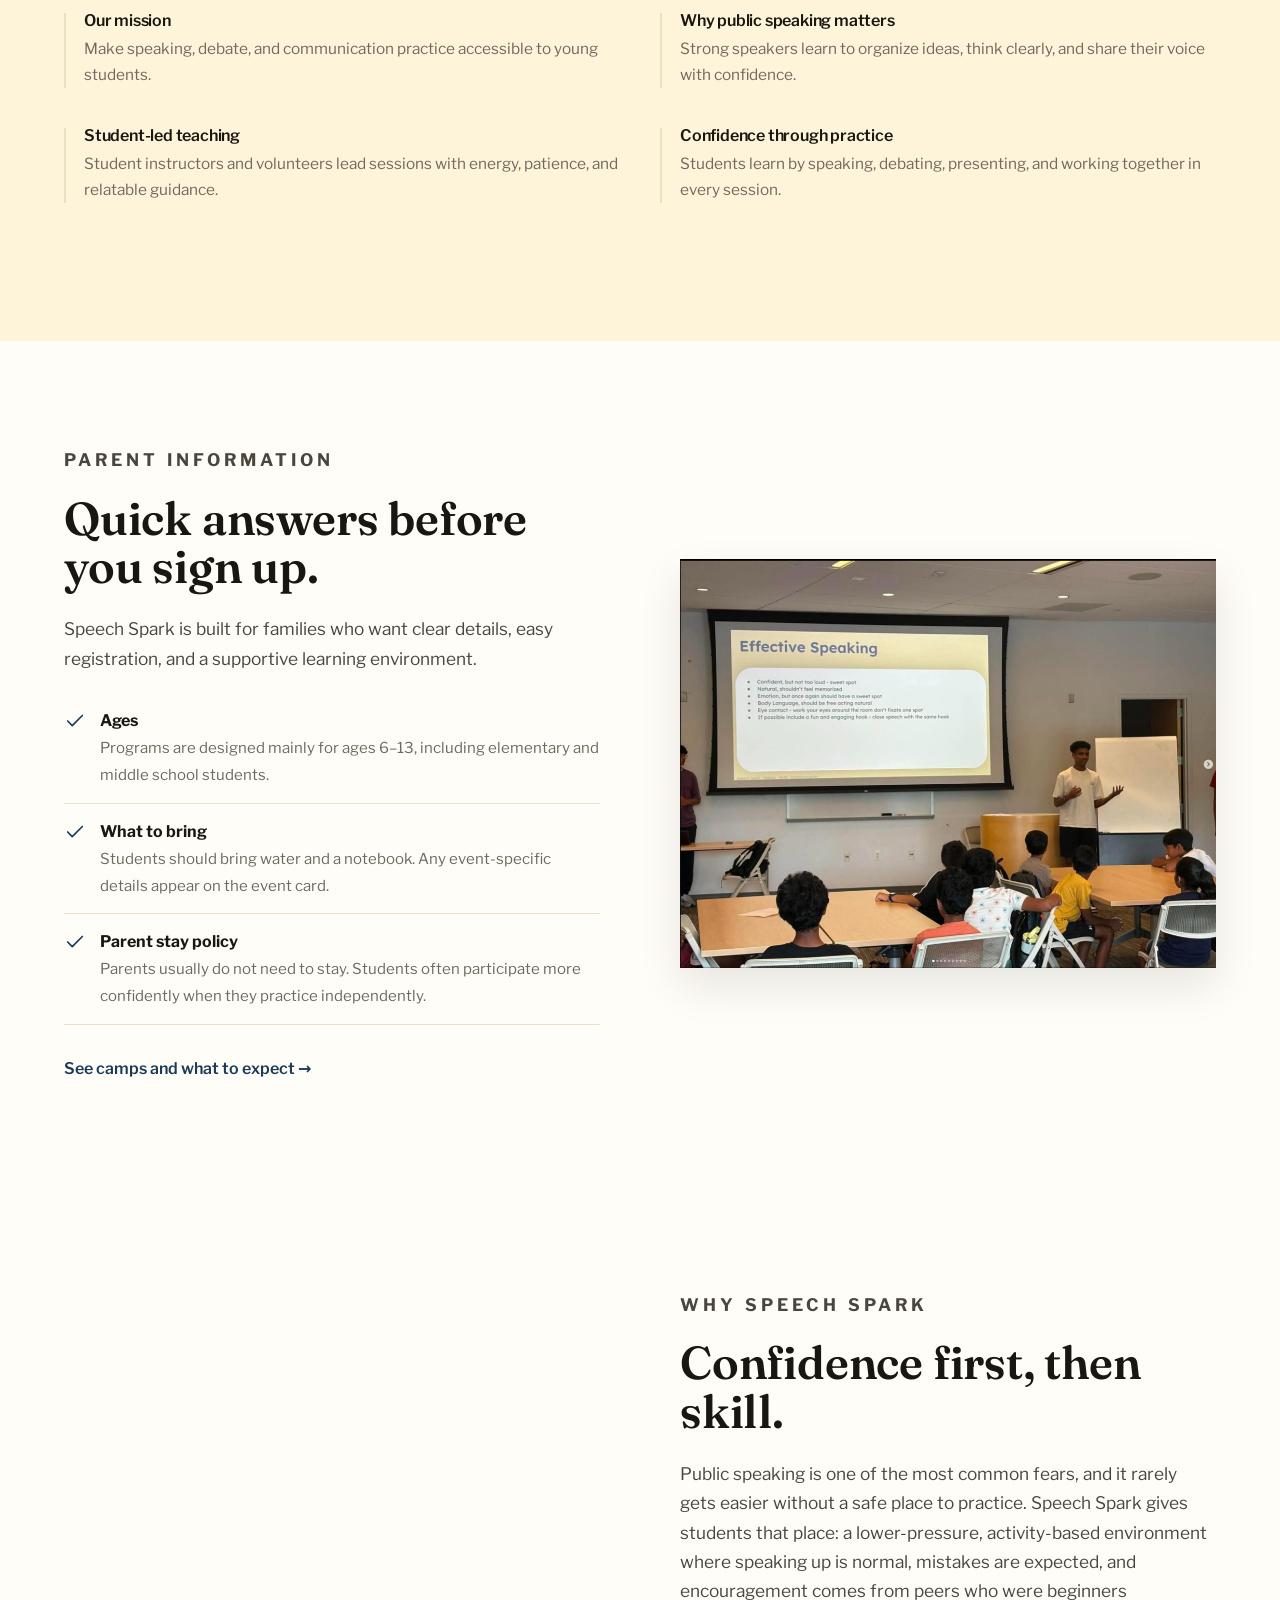
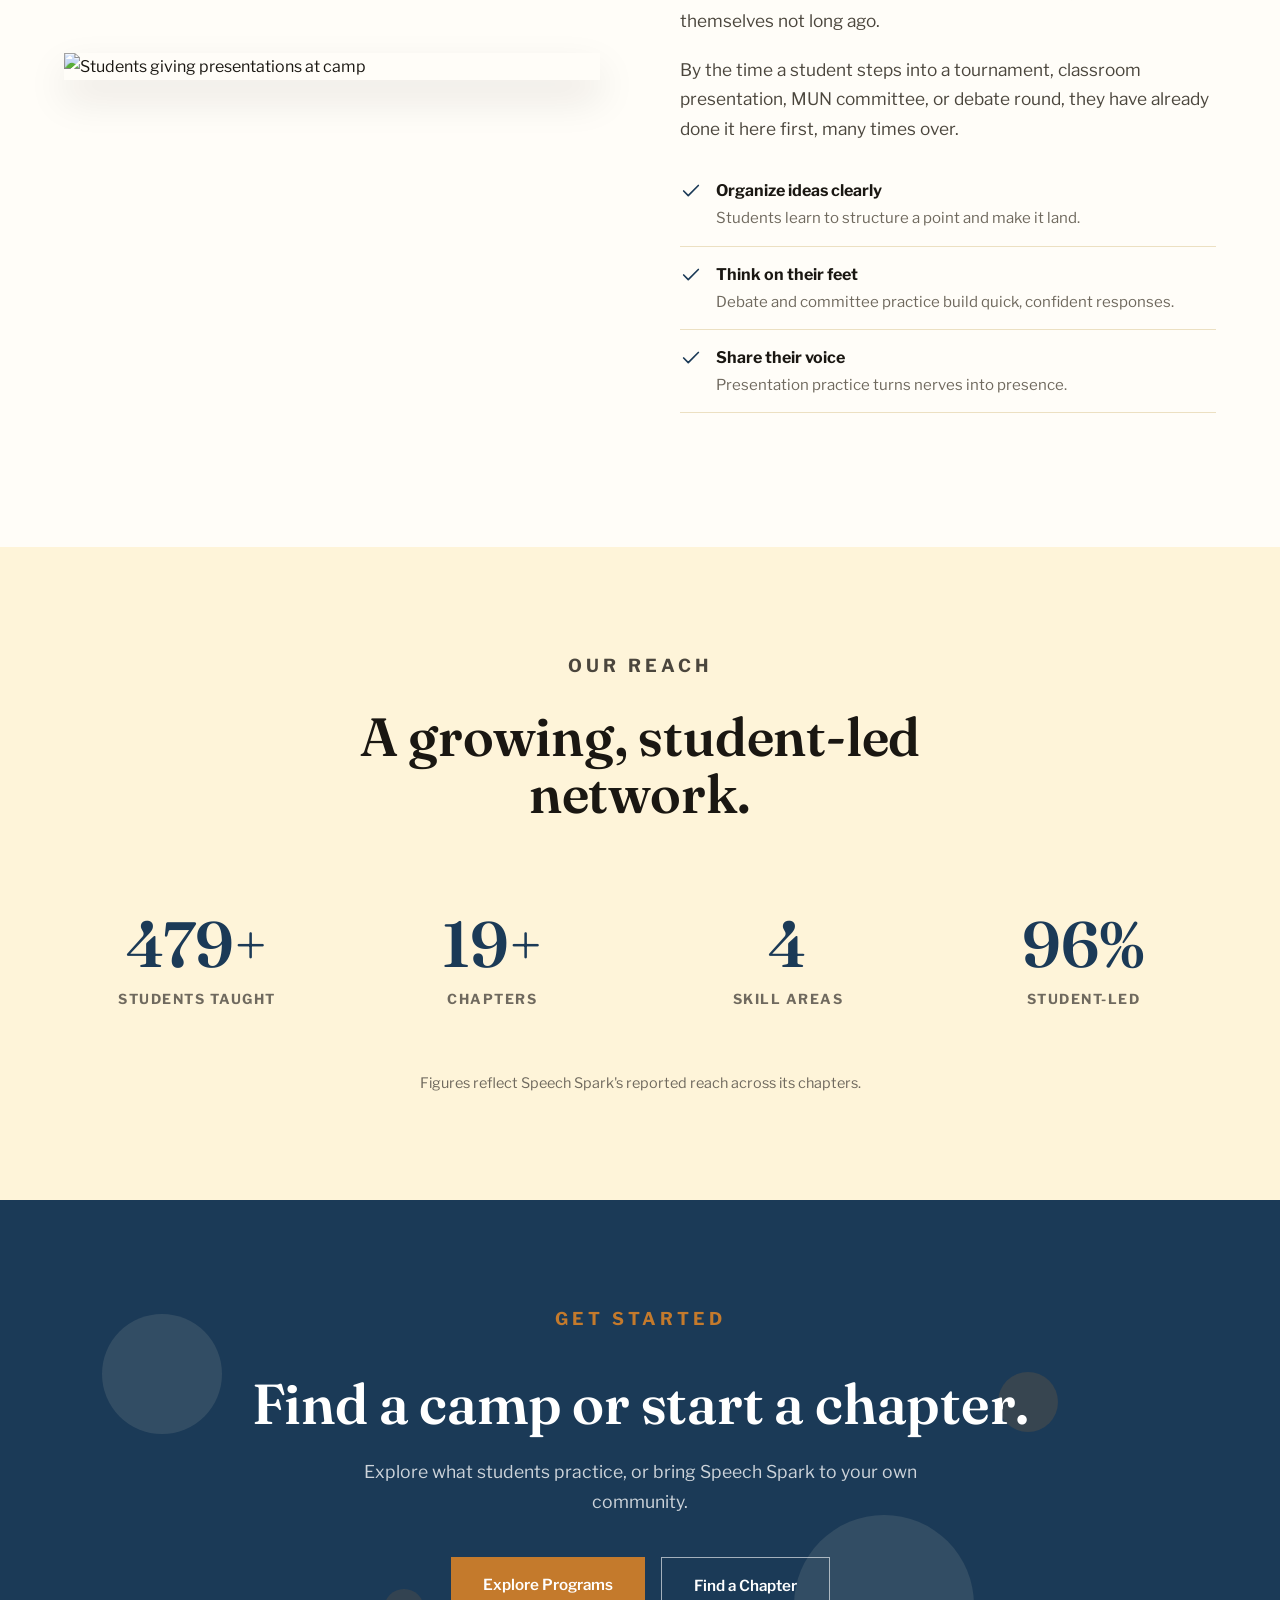
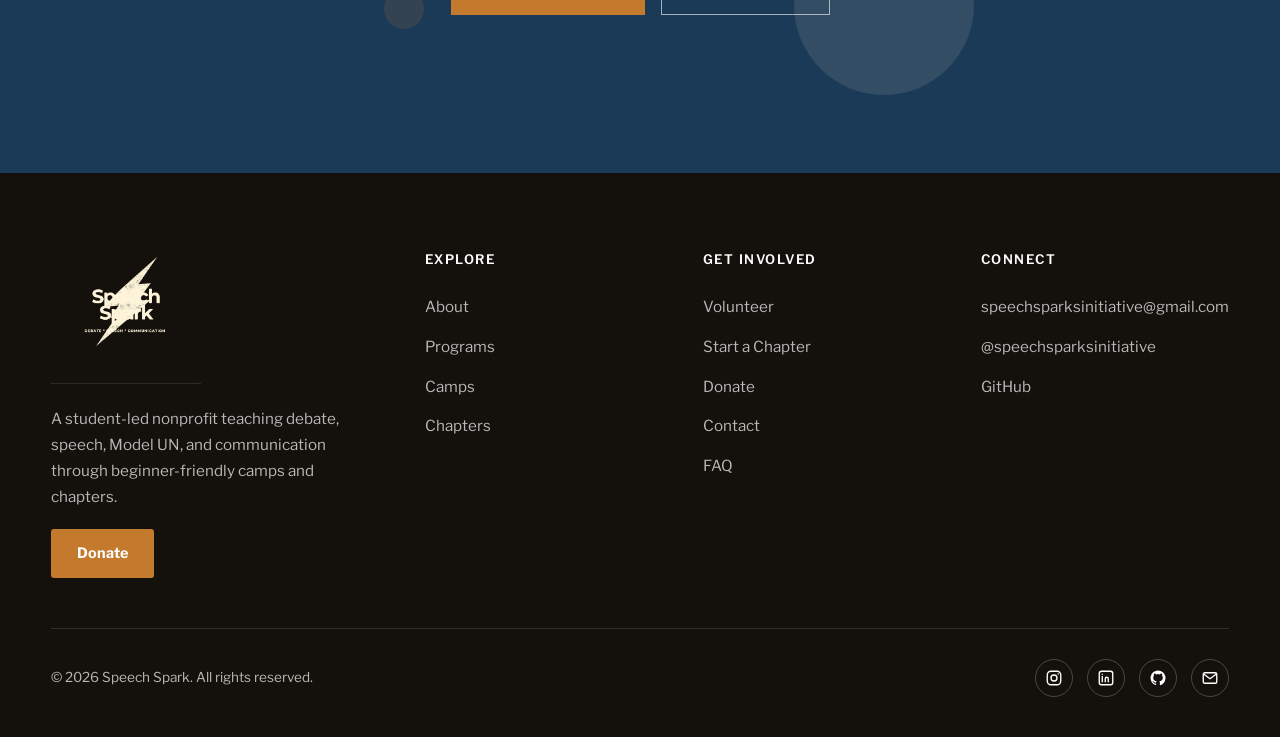
==== commit a3700090: "made map international, donations, clearer filtering, sponsorship levels" ====
--- a/about.html
+++ b/about.html
@@ -21,9 +21,10 @@
             <a href="index.html" class="logo" aria-label="Speech Spark home"><img src="assets/logos/Main.png" alt="Speech Spark"></a>
             <button class="nav-toggle" aria-label="Open menu" aria-expanded="false" aria-controls="primary-nav"><span></span></button>
             <nav class="nav-links" id="primary-nav" aria-label="Primary">
+                <a href="index.html">Home</a>
                 <a href="about.html">About</a>
                 <a href="programs.html">Programs</a>
-                <a href="camps.html">Speech Camps</a>
+                <a href="camps.html">Camps</a>
                 <a href="chapters.html">Chapters</a>
                 <a href="volunteer.html">Volunteer</a>
                 <a href="donate.html">Donate</a>
@@ -137,7 +138,7 @@
             </div>
             <div class="impact-grid stagger">
                 <div class="impact-stat"><div class="num" data-count="500" data-suffix="+">0</div><div class="label">Students Taught</div></div>
-                <div class="impact-stat"><div class="num" data-count="15" data-suffix="+">0</div><div class="label">Chapters</div></div>
+                <div class="impact-stat"><div class="num" data-count="20" data-suffix="+">0</div><div class="label">Chapters</div></div>
                 <div class="impact-stat"><div class="num" data-count="4">0</div><div class="label">Skill Areas</div></div>
                 <div class="impact-stat"><div class="num" data-count="100" data-suffix="%">0</div><div class="label">Student-Led</div></div>
             </div>
@@ -168,12 +169,13 @@
                 <div class="footer-brand">
                     <img src="assets/logos/Main-light.png" alt="Speech Spark">
                     <p>A student-led nonprofit teaching debate, speech, Model UN, and communication through beginner-friendly camps and chapters.</p>
+                    <a class="footer-donate" href="https://hcb.hackclub.com/donations/start/speech-spark" target="_blank" rel="noopener">Donate</a>
                 </div>
                 <div class="footer-col">
                     <h4>Explore</h4>
                     <a href="about.html">About</a>
                     <a href="programs.html">Programs</a>
-                    <a href="camps.html">Speech Camps</a>
+                    <a href="camps.html">Camps</a>
                     <a href="chapters.html">Chapters</a>
                 </div>
                 <div class="footer-col">
@@ -188,13 +190,15 @@
                     <h4>Connect</h4>
                     <a href="mailto:speechsparksinitiative@gmail.com">speechsparksinitiative@gmail.com</a>
                     <a href="https://www.instagram.com/speechsparksinitiative/" target="_blank" rel="noopener">@speechsparksinitiative</a>
+                    <a href="https://github.com/Gootam1914/Speech-Spark-Website" target="_blank" rel="noopener">GitHub</a>
                 </div>
             </div>
             <div class="footer-bottom">
                 <p>&copy; <span id="year"></span> Speech Spark. All rights reserved.</p>
                 <div class="footer-social">
                     <a href="https://www.instagram.com/speechsparksinitiative/" target="_blank" rel="noopener" aria-label="Speech Spark on Instagram"><svg viewBox="0 0 24 24" fill="none" stroke="currentColor" stroke-width="1.8"><rect x="3" y="3" width="18" height="18" rx="5"/><circle cx="12" cy="12" r="4"/><circle cx="17.5" cy="6.5" r="1" fill="currentColor" stroke="none"/></svg></a>
-                    <a href="https://www.linkedin.com/" target="_blank" rel="noopener" aria-label="Speech Spark on LinkedIn"><svg viewBox="0 0 24 24" fill="none" stroke="currentColor" stroke-width="1.8"><rect x="3" y="3" width="18" height="18" rx="3"/><path d="M7 10v7M7 7v.01M11 17v-4a2 2 0 0 1 4 0v4M11 13v4" stroke-linecap="round" stroke-linejoin="round"/></svg></a>
+                    <a href="https://www.linkedin.com/company/speech-spark-initiative/" target="_blank" rel="noopener" aria-label="Speech Spark on LinkedIn"><svg viewBox="0 0 24 24" fill="none" stroke="currentColor" stroke-width="1.8"><rect x="3" y="3" width="18" height="18" rx="3"/><path d="M7 10v7M7 7v.01M11 17v-4a2 2 0 0 1 4 0v4M11 13v4" stroke-linecap="round" stroke-linejoin="round"/></svg></a>
+                    <a href="https://github.com/Gootam1914/Speech-Spark-Website" target="_blank" rel="noopener" aria-label="Speech Spark on GitHub"><svg viewBox="0 0 24 24" fill="currentColor"><path d="M12 2a10 10 0 0 0-3.16 19.49c.5.09.68-.22.68-.48 0-.24-.01-.87-.01-1.7-2.78.6-3.37-1.34-3.37-1.34-.45-1.16-1.11-1.47-1.11-1.47-.9-.62.07-.6.07-.6 1 .07 1.53 1.03 1.53 1.03.9 1.53 2.36 1.09 2.94.83.09-.65.35-1.09.63-1.34-2.22-.25-4.55-1.11-4.55-4.94 0-1.09.39-1.98 1.03-2.68-.1-.26-.45-1.27.1-2.65 0 0 .84-.27 2.75 1.02a9.5 9.5 0 0 1 5 0c1.91-1.29 2.75-1.02 2.75-1.02.55 1.38.2 2.39.1 2.65.64.7 1.03 1.59 1.03 2.68 0 3.84-2.34 4.69-4.57 4.94.36.31.68.92.68 1.85 0 1.34-.01 2.42-.01 2.75 0 .27.18.58.69.48A10 10 0 0 0 12 2Z"/></svg></a>
                     <a href="mailto:speechsparksinitiative@gmail.com" aria-label="Email Speech Spark"><svg viewBox="0 0 24 24" fill="none" stroke="currentColor" stroke-width="1.8"><rect x="3" y="5" width="18" height="14" rx="2"/><path d="m4 7 8 6 8-6" stroke-linecap="round" stroke-linejoin="round"/></svg></a>
                 </div>
             </div>
--- a/css/style.css
+++ b/css/style.css
@@ -241,7 +241,7 @@
 .nav-links {
     display: flex;
     align-items: center;
-    gap: 28px;
+    gap: 22px;
 }
 
 .nav-links a {
@@ -269,7 +269,7 @@
 }
 
 .nav-button {
-    border: 1px solid var(--navy);
+    /* border: 1px solid var(--navy); */
     color: var(--navy);
     padding: 11px 24px;
 }
@@ -874,6 +874,34 @@
     font-size: 0.98rem;
 }
 
+/* card variant — bordered activity boxes (camps page) */
+.timeline.cards {
+    grid-template-columns: repeat(3, 1fr);
+    gap: 22px;
+}
+
+.timeline.cards::before {
+    display: none;
+}
+
+.timeline.cards .timeline-step {
+    padding: 30px 28px;
+    background: var(--paper);
+    border: 1px solid var(--cream-line);
+    border-radius: 4px;
+    transition: transform 0.35s ease, box-shadow 0.35s ease, border-color 0.35s ease;
+}
+
+.timeline.cards .timeline-step:hover {
+    transform: translateY(-5px);
+    box-shadow: var(--shadow);
+    border-color: transparent;
+}
+
+.timeline.cards .timeline-step .num {
+    font-size: 1.3rem;
+}
+
 .camps-cta {
     margin-top: 70px;
     background: var(--navy);
@@ -1147,6 +1175,14 @@
     fill: #e7d6ab;
 }
 
+.us-subs path {
+    fill: none;
+    stroke: #cbb079;
+    stroke-width: 0.7;
+    opacity: 0.75;
+    pointer-events: none;
+}
+
 .map-marker {
     cursor: pointer;
 }
@@ -1662,6 +1698,277 @@
     margin-top: 12px;
 }
 
+/* subtle donate strip (homepage) */
+.donate-strip {
+    background: var(--cream);
+}
+
+.donate-strip-inner {
+    display: flex;
+    align-items: center;
+    justify-content: space-between;
+    gap: 40px;
+    background: var(--navy);
+    border-left: 4px solid var(--ember);
+    padding: 40px 48px;
+    border-radius: 0 4px 4px 0;
+}
+
+.donate-strip-inner .eyebrow {
+    color: var(--ember);
+}
+
+.donate-strip-text {
+    max-width: 640px;
+}
+
+.donate-strip-text h2 {
+    color: #fff;
+    font-size: clamp(1.7rem, 2.6vw, 2.2rem);
+    margin-bottom: 10px;
+}
+
+.donate-strip-text p {
+    color: rgba(255, 255, 255, 0.82);
+    margin: 0;
+}
+
+.donate-strip .secondary-button {
+    flex-shrink: 0;
+    border-color: rgba(255, 255, 255, 0.7);
+    color: #fff;
+}
+
+.donate-strip .secondary-button:hover {
+    background: #fff;
+    color: var(--navy);
+}
+
+/* ---- donate give section ---- */
+.give {
+    background: var(--paper);
+}
+
+.give-inner {
+    display: grid;
+    grid-template-columns: 0.95fr 1.05fr;
+    gap: 60px;
+    align-items: center;
+}
+
+.give-tracker {
+    background: var(--cream);
+    border: 1px solid var(--cream-line);
+    padding: 44px;
+}
+
+.give-tracker .raised-amt {
+    font-family: var(--serif);
+    font-size: clamp(3.4rem, 6vw, 5rem);
+    font-weight: 600;
+    color: var(--navy);
+    line-height: 1;
+}
+
+.give-tracker .raised-cap {
+    font-size: 0.8rem;
+    letter-spacing: 1.5px;
+    text-transform: uppercase;
+    font-weight: 700;
+    color: var(--ink-faint);
+    margin-top: 8px;
+}
+
+.goal-bar {
+    height: 16px;
+    background: #eadfc2;
+    border-radius: 999px;
+    overflow: hidden;
+    margin: 28px 0 12px;
+}
+
+.goal-fill {
+    height: 100%;
+    width: 0;
+    background: var(--ember);
+    border-radius: 999px;
+    transition: width 1.2s cubic-bezier(0.22, 1, 0.36, 1);
+}
+
+.goal-label {
+    font-size: 0.98rem;
+    color: var(--ink-soft);
+    font-weight: 600;
+}
+
+.give-tracker .hcb-note {
+    text-align: left;
+    margin-top: 22px;
+}
+
+.give-cta .eyebrow {
+    color: var(--ember);
+}
+
+.give-cta h2 {
+    font-size: clamp(2.4rem, 4.2vw, 3.6rem);
+    margin-bottom: 20px;
+}
+
+.give-cta p {
+    font-size: 1.15rem;
+    color: var(--ink-soft);
+    margin-bottom: 32px;
+    max-width: 520px;
+}
+
+.donate-btn-lg {
+    display: inline-block;
+    background: var(--ember);
+    color: #fff;
+    font-size: 1.35rem;
+    font-weight: 700;
+    padding: 22px 52px;
+    box-shadow: 0 14px 30px rgba(196, 122, 44, 0.32);
+    transition: transform 0.25s ease, background 0.25s ease, box-shadow 0.25s ease;
+}
+
+.donate-btn-lg:hover {
+    background: #a9621f;
+    transform: translateY(-3px);
+    box-shadow: 0 18px 38px rgba(196, 122, 44, 0.4);
+}
+
+.give-cta .give-sub {
+    font-size: 0.95rem;
+    color: var(--ink-faint);
+    margin: 18px 0 0;
+}
+
+.give-cta .give-sub a {
+    color: var(--navy);
+    font-weight: 600;
+    border-bottom: 1px solid var(--navy);
+}
+
+/* recent donations */
+.recent-card {
+    margin-top: 44px;
+    background: var(--cream);
+    border: 1px solid var(--cream-line);
+    padding: 34px 40px;
+}
+
+.recent-head {
+    display: flex;
+    align-items: baseline;
+    justify-content: space-between;
+    gap: 16px;
+    margin-bottom: 10px;
+}
+
+.recent-head h3 {
+    font-size: 1.6rem;
+}
+
+.recent-list {
+    display: flex;
+    flex-direction: column;
+}
+
+.recent-item {
+    display: flex;
+    align-items: center;
+    gap: 16px;
+    padding: 16px 0;
+    border-bottom: 1px solid var(--cream-line);
+}
+
+.recent-item:last-child {
+    border-bottom: none;
+}
+
+.recent-item .avatar {
+    width: 42px;
+    height: 42px;
+    border-radius: 50%;
+    background: var(--navy);
+    color: #fff;
+    display: flex;
+    align-items: center;
+    justify-content: center;
+    font-weight: 700;
+    font-size: 1rem;
+    flex-shrink: 0;
+}
+
+.recent-item .who {
+    font-weight: 600;
+    color: var(--ink);
+}
+
+.recent-item .when {
+    font-size: 0.85rem;
+    color: var(--ink-faint);
+}
+
+.recent-item .amount {
+    margin-left: auto;
+    font-family: var(--serif);
+    font-weight: 600;
+    font-size: 1.35rem;
+    color: var(--navy);
+    white-space: nowrap;
+}
+
+.recent-empty {
+    padding: 22px 0 6px;
+    color: var(--ink-faint);
+}
+
+.recent-empty a {
+    color: var(--navy);
+    font-weight: 600;
+    border-bottom: 1px solid var(--navy);
+}
+
+/* sponsors */
+.sponsors {
+    background: var(--paper);
+}
+
+.sponsor-board {
+    border: 2px dashed var(--cream-line);
+    border-radius: 6px;
+    padding: 54px 40px;
+    text-align: center;
+    background: var(--cream);
+}
+
+.sponsor-board p {
+    font-family: var(--serif);
+    font-size: 1.5rem;
+    color: var(--ink);
+    margin-bottom: 26px;
+}
+
+.sponsor-board .donate-actions {
+    margin-top: 0;
+}
+
+.sponsor-note {
+    text-align: center;
+    font-size: 0.9rem;
+    color: var(--ink-faint);
+    margin-top: 22px;
+}
+
+.sponsor-note a {
+    color: var(--navy);
+    font-weight: 600;
+    border-bottom: 1px solid var(--navy);
+}
+
 .cta .secondary-button {
     border-color: rgba(255, 255, 255, 0.6);
     color: #fff;
@@ -1700,6 +2007,23 @@
     font-size: 0.95rem;
 }
 
+.footer-donate {
+    display: inline-block;
+    margin-top: 20px;
+    background: var(--ember);
+    color: #fff;
+    font-weight: 700;
+    font-size: 0.9rem;
+    padding: 12px 26px;
+    border-radius: 3px;
+    transition: background 0.25s ease, transform 0.25s ease;
+}
+
+.footer-donate:hover {
+    background: #a9621f;
+    transform: translateY(-2px);
+}
+
 .footer-col h4 {
     font-family: var(--sans);
     color: #fff;
@@ -1772,7 +2096,10 @@
 .page-header .wrapper {
     position: relative;
     z-index: 1;
-    max-width: 680px;
+}
+
+.page-header .wrapper > * {
+    max-width: 640px;
 }
 
 .page-header .eyebrow {
--- a/css/responsive.css
+++ b/css/responsive.css
@@ -24,6 +24,10 @@
 
     .chapters-map-wrap {
         grid-template-columns: 1fr;
+    }
+
+    .timeline.cards {
+        grid-template-columns: repeat(2, 1fr);
     }
 }
 
@@ -124,6 +128,17 @@
         gap: 0;
     }
 
+    .timeline.cards {
+        grid-template-columns: 1fr;
+        gap: 16px;
+    }
+
+    .donate-strip-inner {
+        flex-direction: column;
+        align-items: flex-start;
+        padding: 32px 26px;
+    }
+
     .timeline::before {
         left: 0;
         transform: none;
@@ -147,7 +162,8 @@
     .prose-split,
     .contact-grid,
     .resource-grid,
-    .coaching-inner {
+    .coaching-inner,
+    .give-inner {
         grid-template-columns: 1fr;
         gap: 50px;
     }
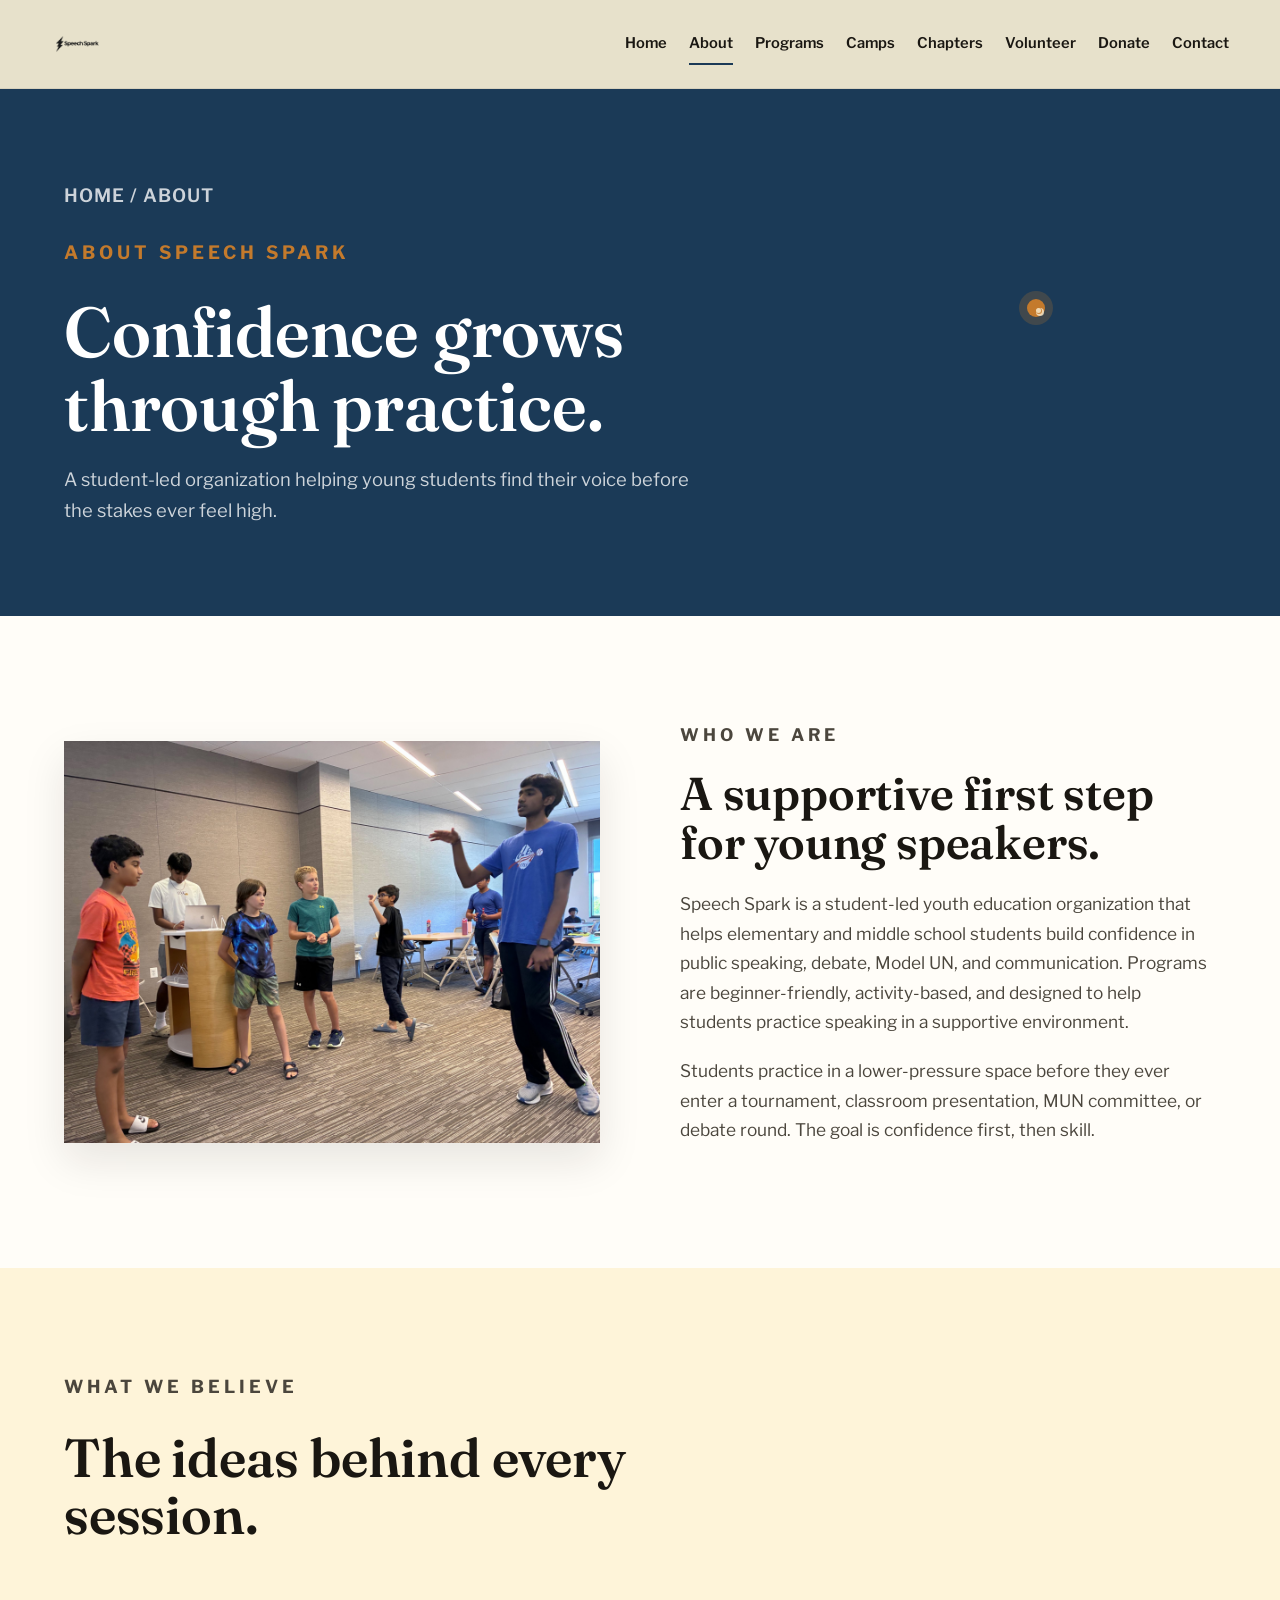
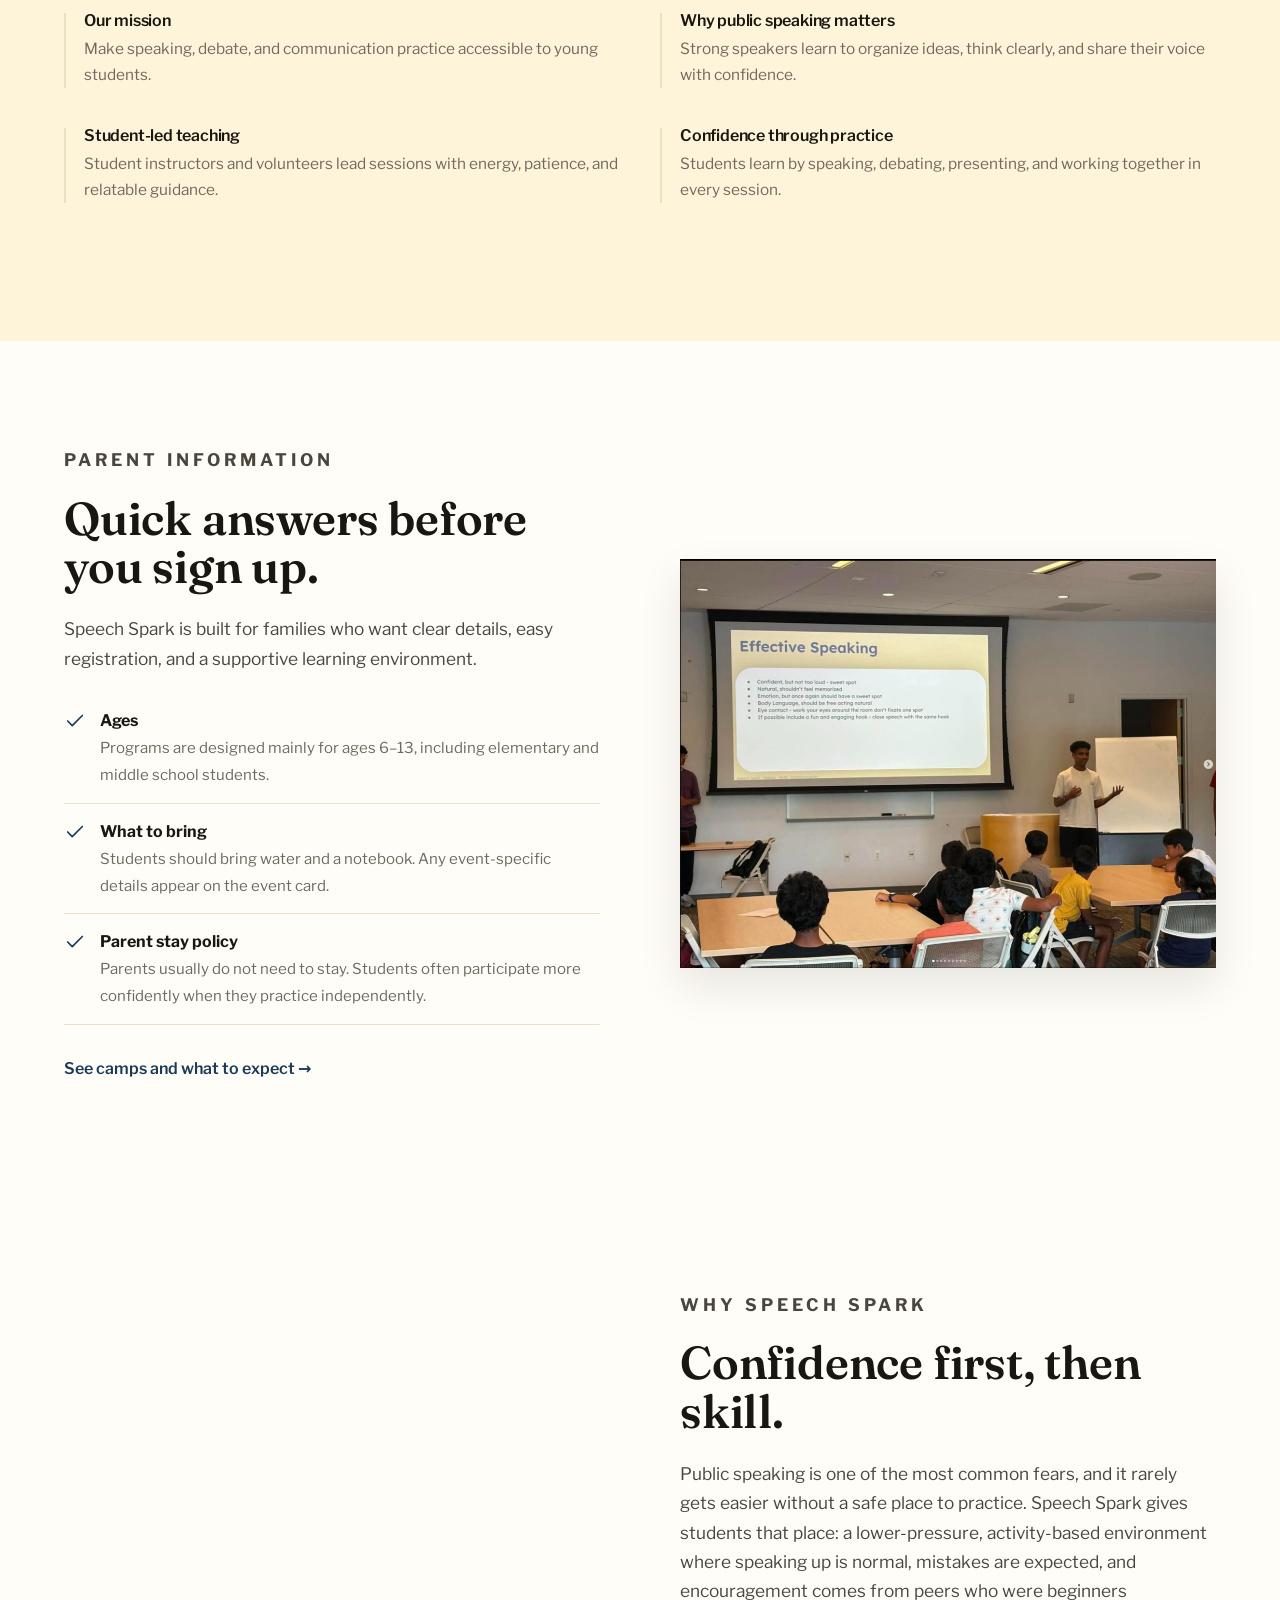
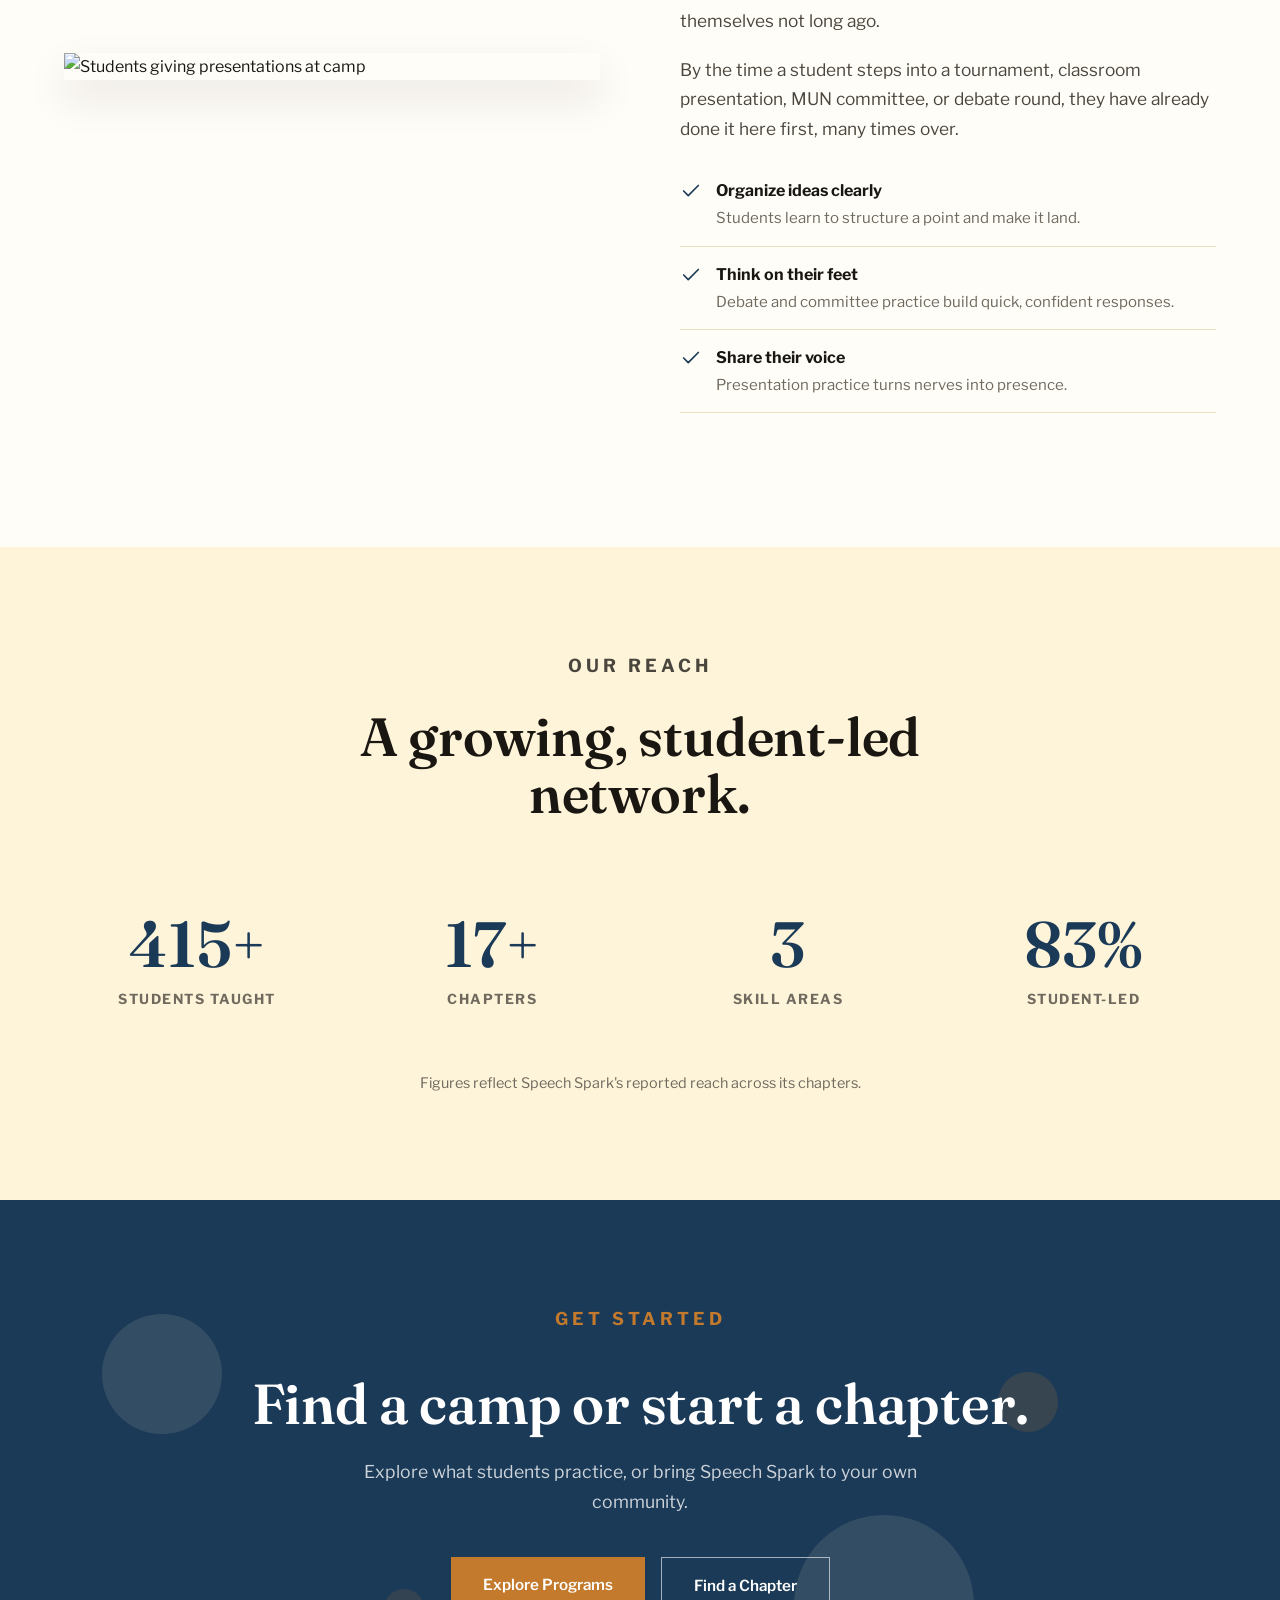
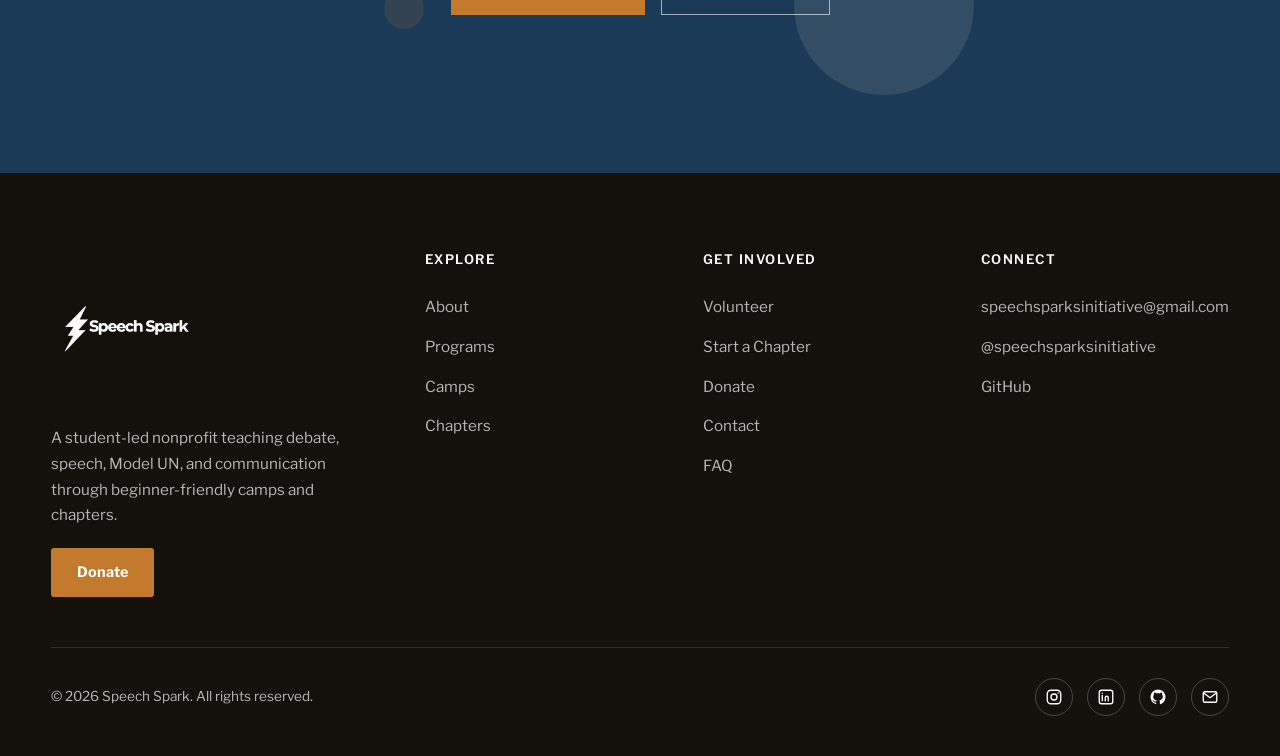
==== commit 561bcf04: "added info for all chapters(insta and gmail)" ====
--- a/about.html
+++ b/about.html
@@ -138,7 +138,7 @@
             </div>
             <div class="impact-grid stagger">
                 <div class="impact-stat"><div class="num" data-count="500" data-suffix="+">0</div><div class="label">Students Taught</div></div>
-                <div class="impact-stat"><div class="num" data-count="20" data-suffix="+">0</div><div class="label">Chapters</div></div>
+                <div class="impact-stat"><div class="num" data-count="21" data-suffix="+">0</div><div class="label">Chapters</div></div>
                 <div class="impact-stat"><div class="num" data-count="4">0</div><div class="label">Skill Areas</div></div>
                 <div class="impact-stat"><div class="num" data-count="100" data-suffix="%">0</div><div class="label">Student-Led</div></div>
             </div>
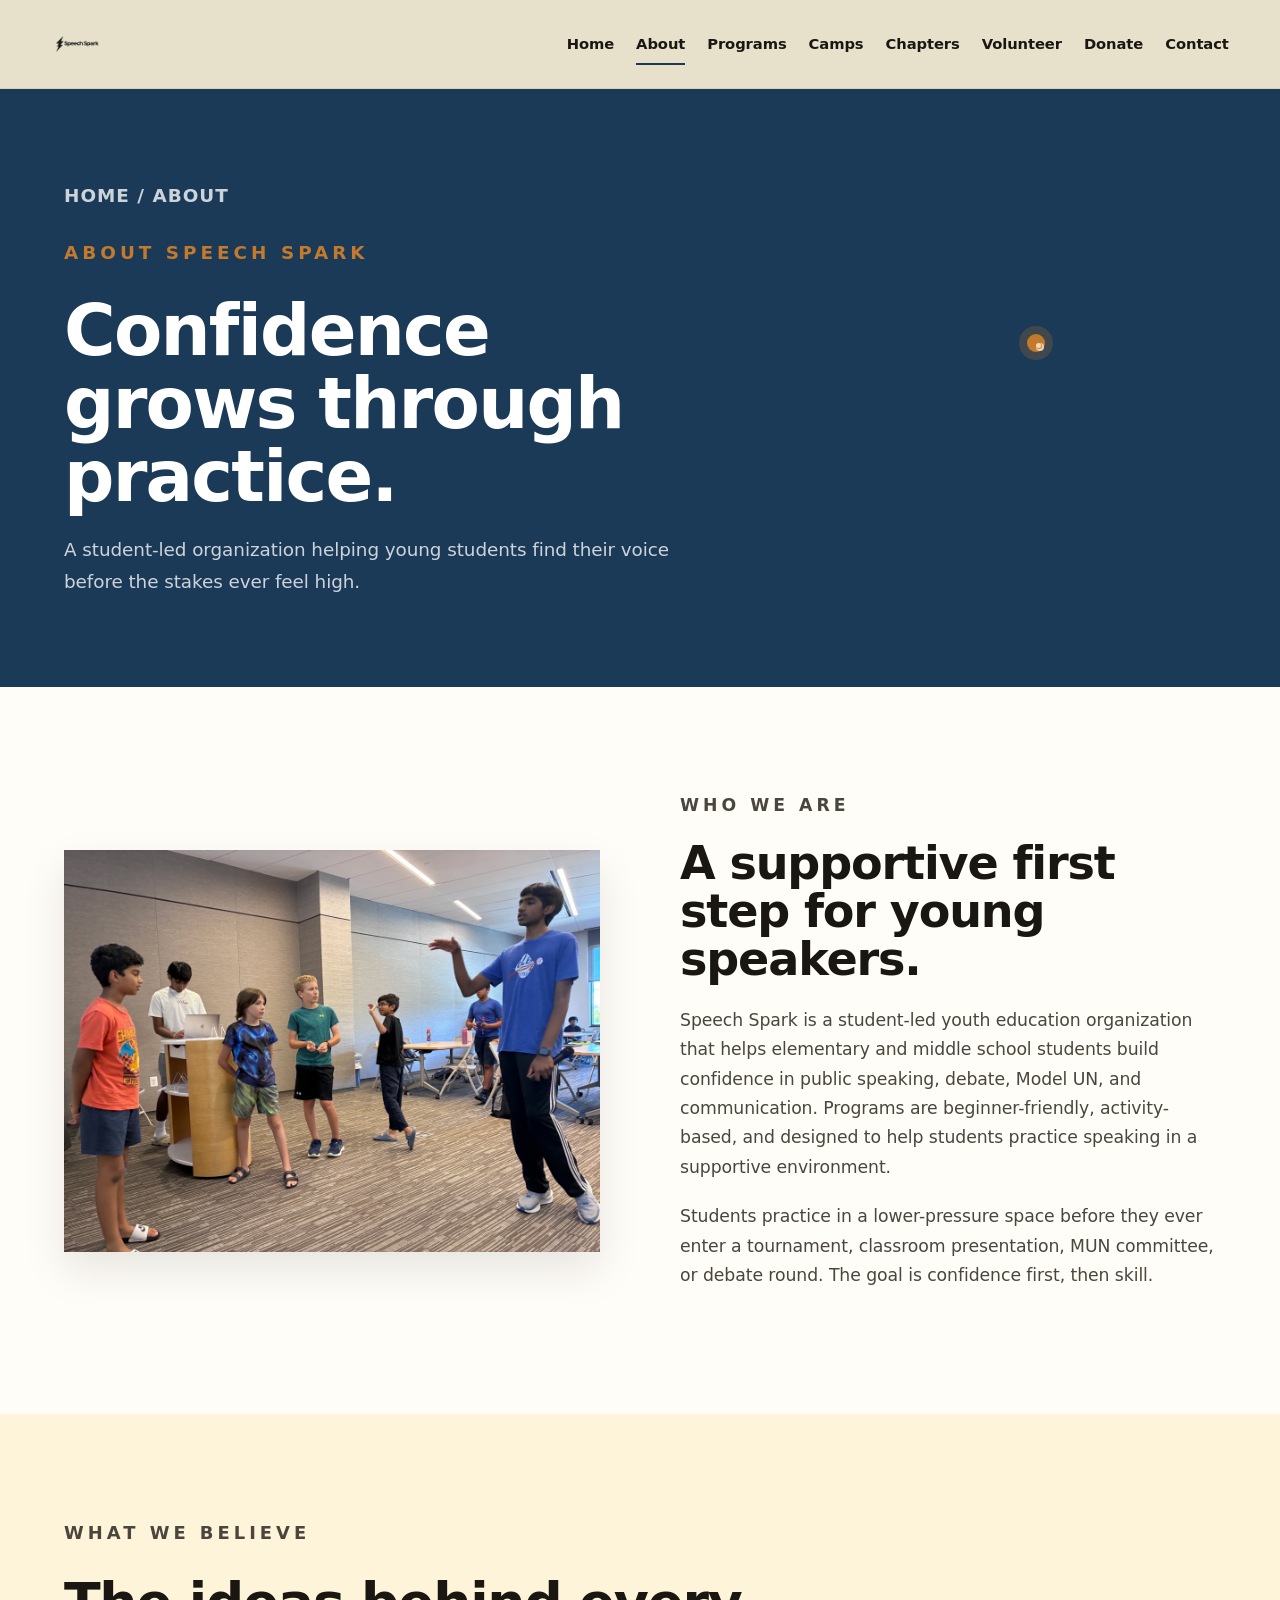
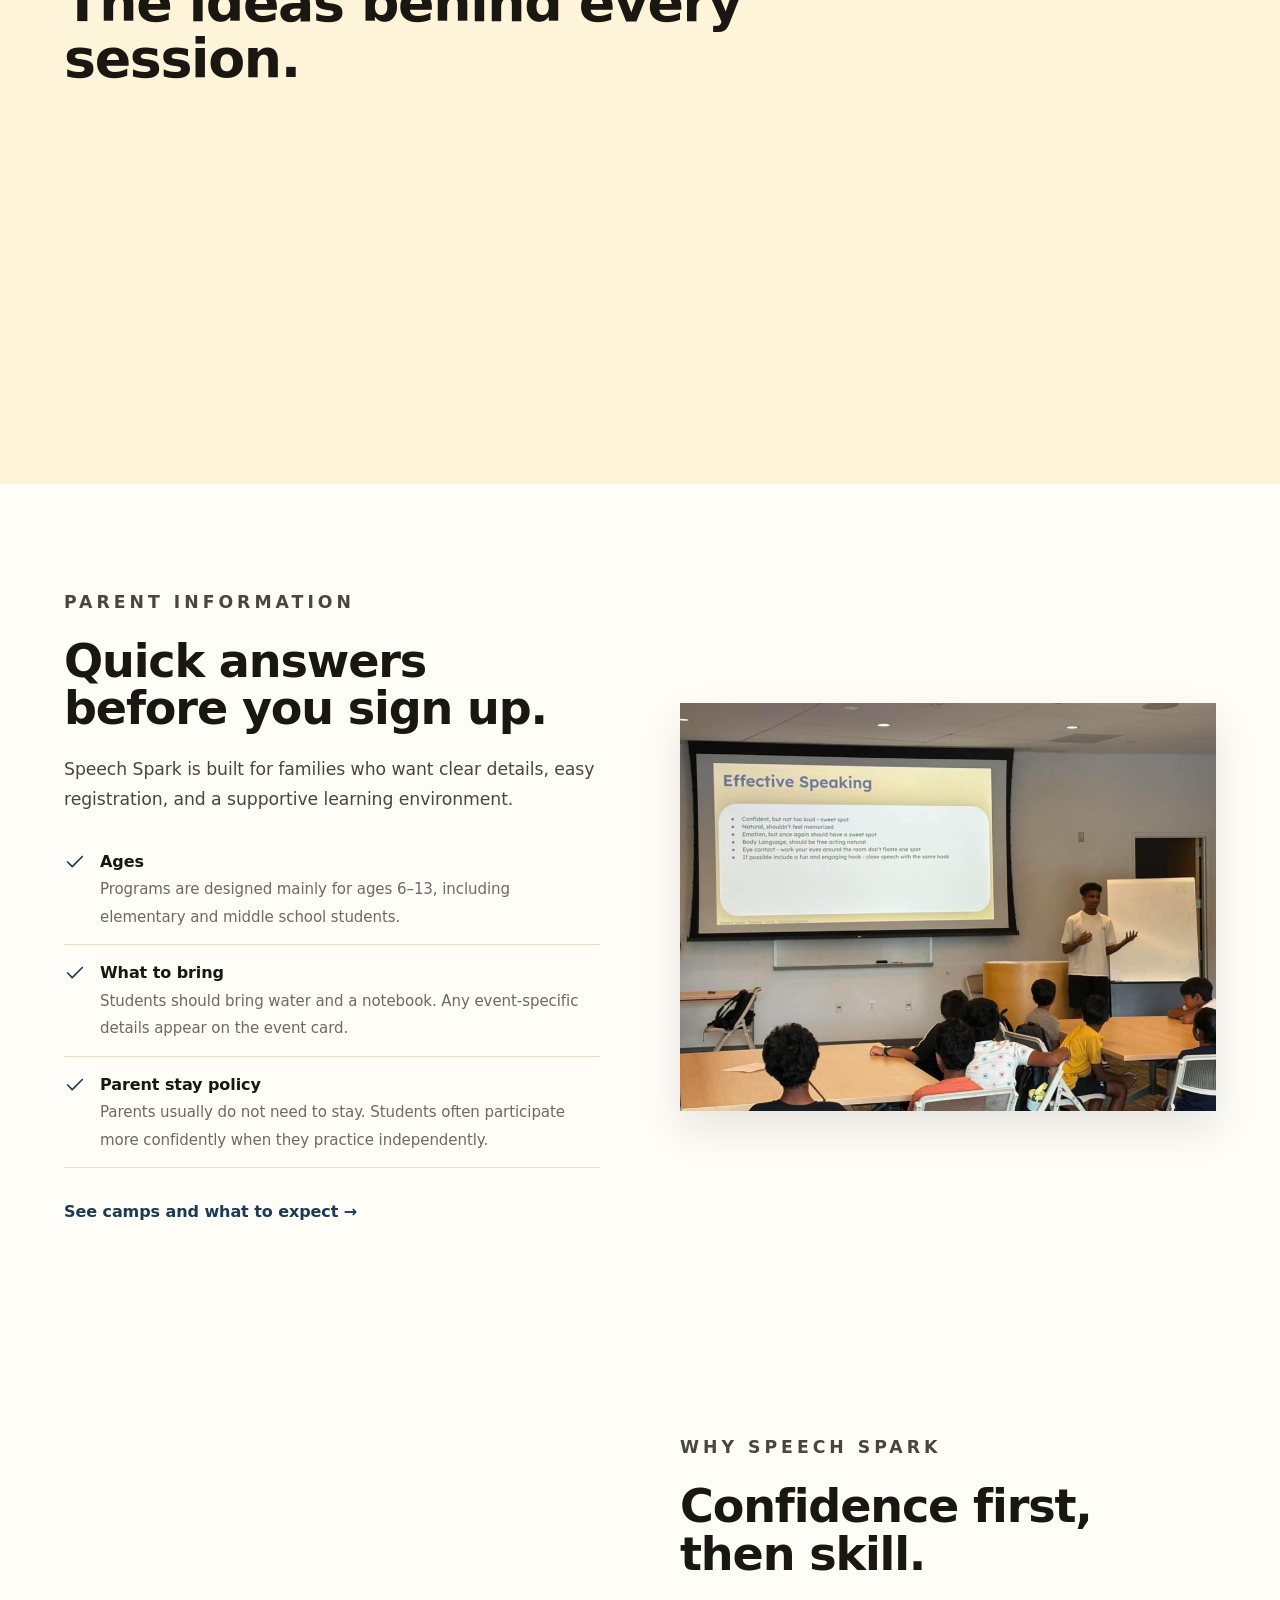
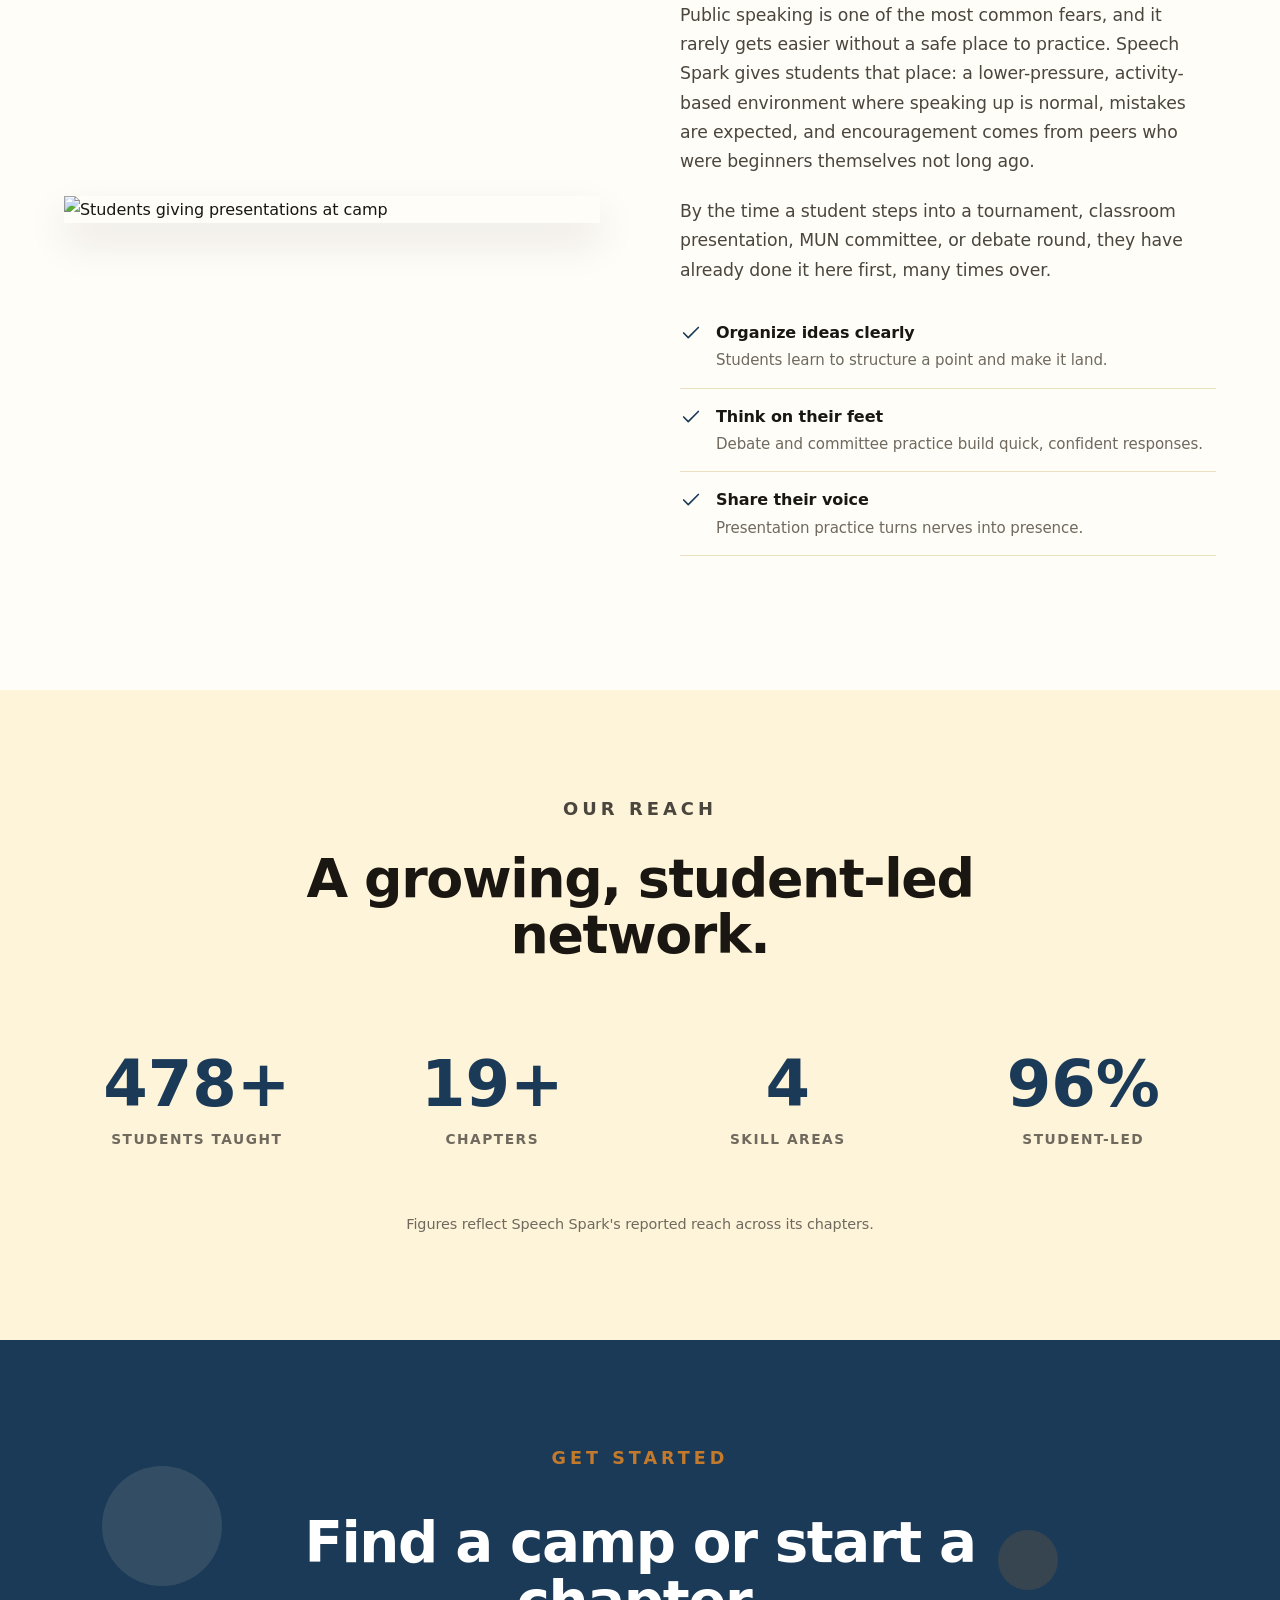
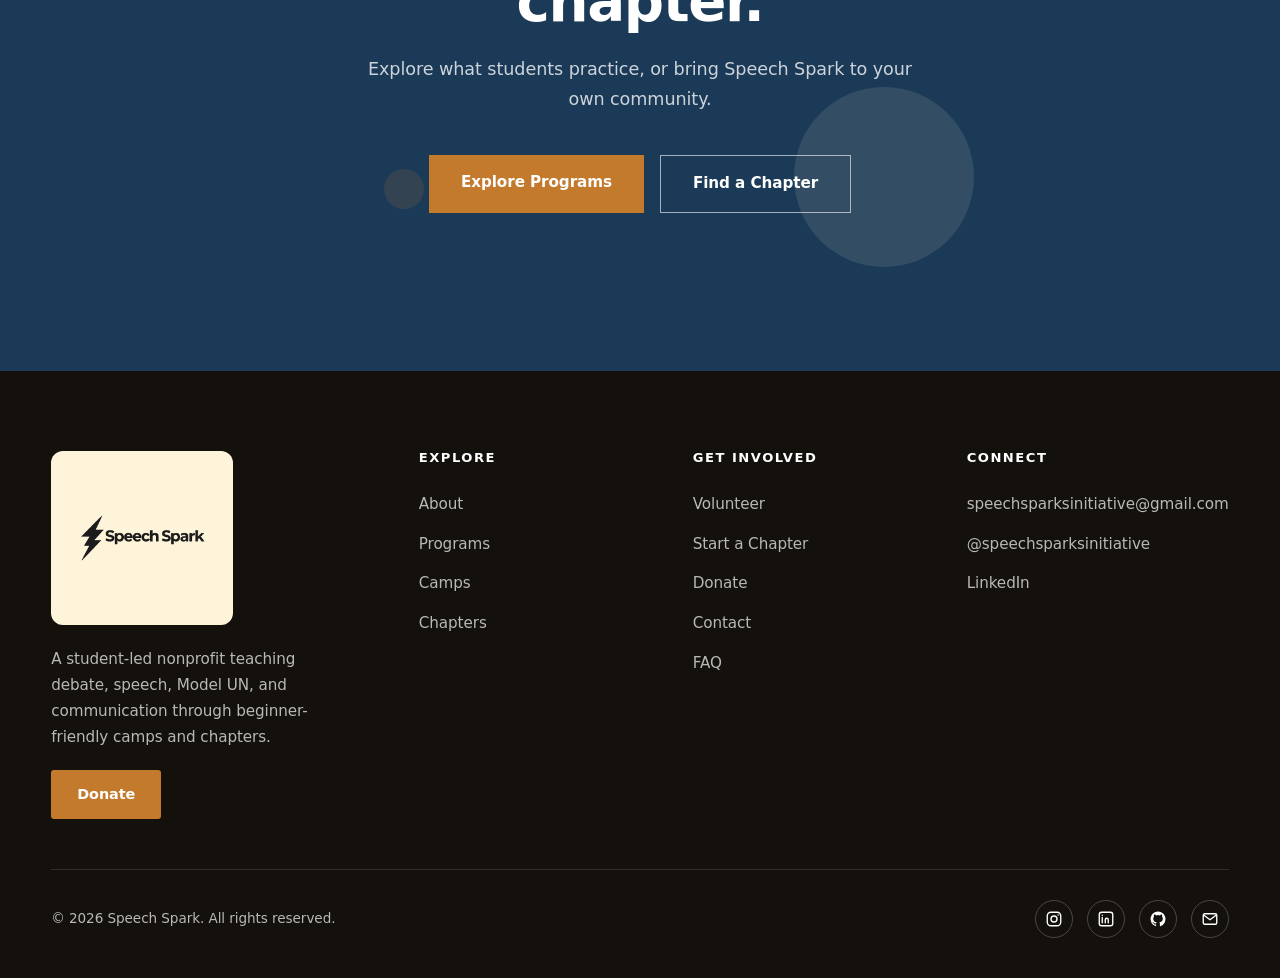
==== commit 164a22af: "added email automation using w3forms" ====
--- a/about.html
+++ b/about.html
@@ -6,9 +6,10 @@
     <title>About | Speech Spark</title>
     <meta name="description" content="Speech Spark is a student-led youth education organization helping elementary and middle school students build confidence in public speaking, debate, Model UN, and communication.">
     <meta name="theme-color" content="#fef4d9">
-    <link rel="preconnect" href="https://fonts.googleapis.com">
-    <link rel="preconnect" href="https://fonts.gstatic.com" crossorigin>
-    <link href="https://fonts.googleapis.com/css2?family=Fraunces:ital,opsz,wght@0,9..144,400;0,9..144,500;0,9..144,600;0,9..144,700;1,9..144,500;1,9..144,600&family=Libre+Franklin:wght@300;400;500;600;700&display=swap" rel="stylesheet">
+    <link rel="icon" type="image/png" href="assets/logos/Main.png">
+    <link rel="preconnect" href="https://api.fontshare.com">
+    <link rel="preconnect" href="https://cdn.fontshare.com" crossorigin>
+    <link href="https://api.fontshare.com/v2/css?f[]=satoshi@400,500,700,900&f[]=general-sans@400,500,600,700&display=swap" rel="stylesheet">
     <link rel="stylesheet" href="css/style.css">
     <link rel="stylesheet" href="css/animations.css">
     <link rel="stylesheet" href="css/responsive.css">
@@ -138,7 +139,7 @@
             </div>
             <div class="impact-grid stagger">
                 <div class="impact-stat"><div class="num" data-count="500" data-suffix="+">0</div><div class="label">Students Taught</div></div>
-                <div class="impact-stat"><div class="num" data-count="21" data-suffix="+">0</div><div class="label">Chapters</div></div>
+                <div class="impact-stat"><div class="num" data-count="20" data-suffix="+">0</div><div class="label">Chapters</div></div>
                 <div class="impact-stat"><div class="num" data-count="4">0</div><div class="label">Skill Areas</div></div>
                 <div class="impact-stat"><div class="num" data-count="100" data-suffix="%">0</div><div class="label">Student-Led</div></div>
             </div>
@@ -167,7 +168,7 @@
         <div class="wrapper wide">
             <div class="footer-top">
                 <div class="footer-brand">
-                    <img src="assets/logos/Main-light.png" alt="Speech Spark">
+                    <img src="assets/logos/Main.png" alt="Speech Spark">
                     <p>A student-led nonprofit teaching debate, speech, Model UN, and communication through beginner-friendly camps and chapters.</p>
                     <a class="footer-donate" href="https://hcb.hackclub.com/donations/start/speech-spark" target="_blank" rel="noopener">Donate</a>
                 </div>
@@ -190,7 +191,7 @@
                     <h4>Connect</h4>
                     <a href="mailto:speechsparksinitiative@gmail.com">speechsparksinitiative@gmail.com</a>
                     <a href="https://www.instagram.com/speechsparksinitiative/" target="_blank" rel="noopener">@speechsparksinitiative</a>
-                    <a href="https://github.com/Gootam1914/Speech-Spark-Website" target="_blank" rel="noopener">GitHub</a>
+                    <a href="https://www.linkedin.com/company/speech-spark-initiative/" target="_blank" rel="noopener">LinkedIn</a>
                 </div>
             </div>
             <div class="footer-bottom">
--- a/css/style.css
+++ b/css/style.css
@@ -17,8 +17,8 @@
     --shadow: 0 18px 40px rgba(26, 23, 18, 0.10);
     --shadow-soft: 0 10px 30px rgba(26, 23, 18, 0.07);
     --radius: 4px;
-    --serif: "Fraunces", "Iowan Old Style", Georgia, serif;
-    --sans: "Libre Franklin", system-ui, -apple-system, sans-serif;
+    --serif: "Satoshi", "General Sans", system-ui, -apple-system, sans-serif;
+    --sans: "General Sans", "Satoshi", system-ui, -apple-system, sans-serif;
     --wrap: min(90%, 1240px);
     --wrap-wide: min(92%, 1400px);
 }
@@ -38,8 +38,15 @@
     background: var(--cream);
     color: var(--ink);
     line-height: 1.7;
+    font-weight: 500;
+    letter-spacing: -0.005em;
     overflow-x: hidden;
     -webkit-font-smoothing: antialiased;
+}
+
+/* form controls inherit the bolder base weight too */
+input, select, textarea, button {
+    font-weight: 500;
 }
 
 img {
@@ -66,12 +73,12 @@
 
 h1, h2, h3, h4 {
     font-family: var(--serif);
-    font-weight: 600;
-    font-optical-sizing: auto;
-    line-height: 1.06;
-    letter-spacing: -0.2px;
+    font-weight: 700;
+    line-height: 1.04;
+    letter-spacing: -0.025em;
     color: var(--ink);
 }
+
 
 :focus-visible {
     outline: 2px solid var(--navy);
@@ -279,6 +286,11 @@
     color: #fff;
 }
 
+/* the pill button shouldn't get the underline bar the text links use */
+.nav-links a.nav-button::after {
+    display: none;
+}
+
 .nav-toggle {
     display: none;
     width: 44px;
@@ -1200,18 +1212,6 @@
     stroke-width: 3;
 }
 
-.map-marker.selected circle.pulse {
-    opacity: 0;
-}
-
-.map-marker circle.pulse {
-    fill: var(--navy);
-    opacity: 0.3;
-    transform-origin: center;
-    transform-box: fill-box;
-    animation: markerPulse 2.8s ease-out infinite;
-    pointer-events: none;
-}
 
 .map-legend {
     position: absolute;
@@ -2000,6 +2000,10 @@
 .footer-brand img {
     width: 150px;
     margin-bottom: 22px;
+    background: var(--cream);
+    padding: 12px 16px;
+    border-radius: 12px;
+    box-sizing: content-box;
 }
 
 .footer-brand p {
@@ -2238,3 +2242,25 @@
     color: var(--ink-faint);
     margin-top: 16px;
 }
+
+.form-status {
+    margin-top: 16px;
+    font-size: 0.95rem;
+    font-weight: 600;
+}
+
+.form-status:empty {
+    display: none;
+}
+
+.form-status.sending {
+    color: var(--ink-faint);
+}
+
+.form-status.ok {
+    color: #1d7a4d;
+}
+
+.form-status.err {
+    color: #b23b3b;
+}
--- a/css/animations.css
+++ b/css/animations.css
@@ -71,13 +71,6 @@
 .stagger.active > *:nth-child(6) { transition-delay: 0.45s; }
 .stagger.active > *:nth-child(7) { transition-delay: 0.53s; }
 .stagger.active > *:nth-child(8) { transition-delay: 0.61s; }
-
-/* map pin breathing */
-@keyframes markerPulse {
-    0%   { transform: scale(1);   opacity: 0.35; }
-    70%  { transform: scale(3.2); opacity: 0; }
-    100% { transform: scale(3.2); opacity: 0; }
-}
 
 /* hero photo drift on load */
 @keyframes softRise {
